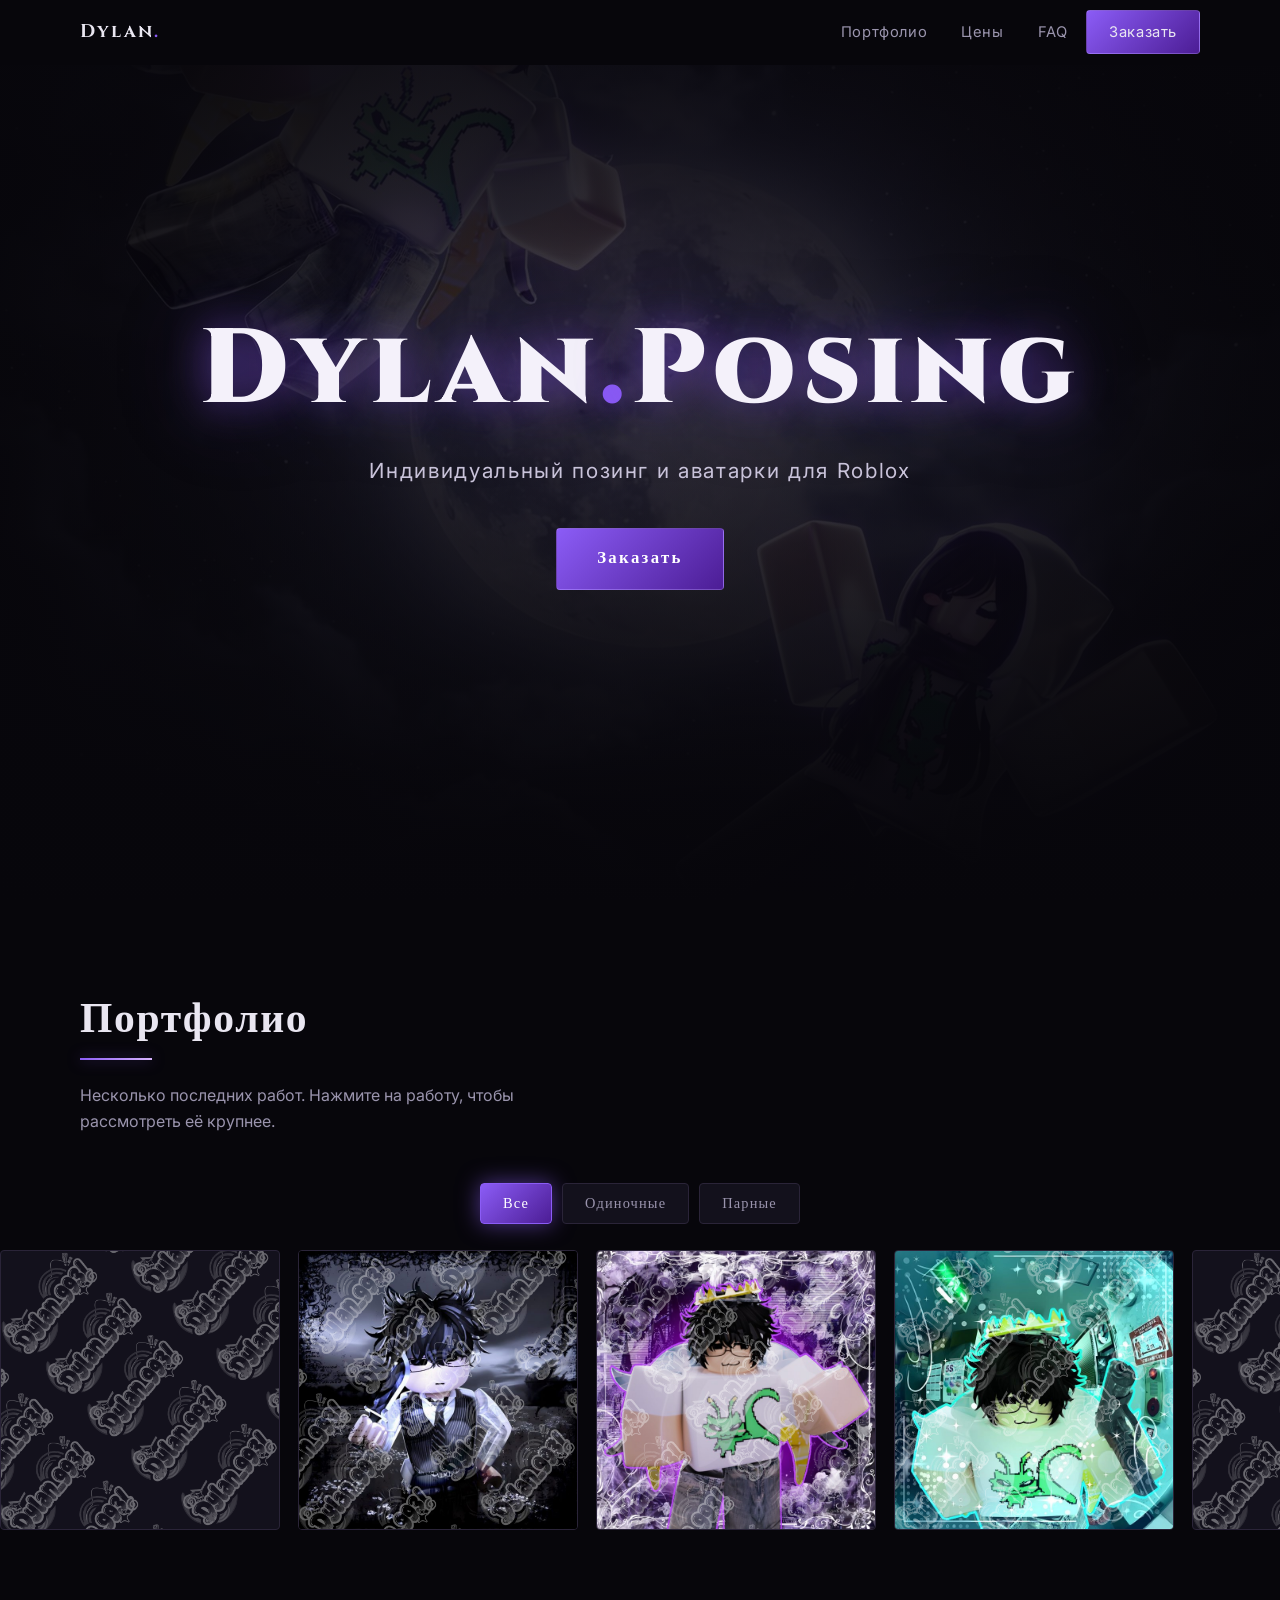
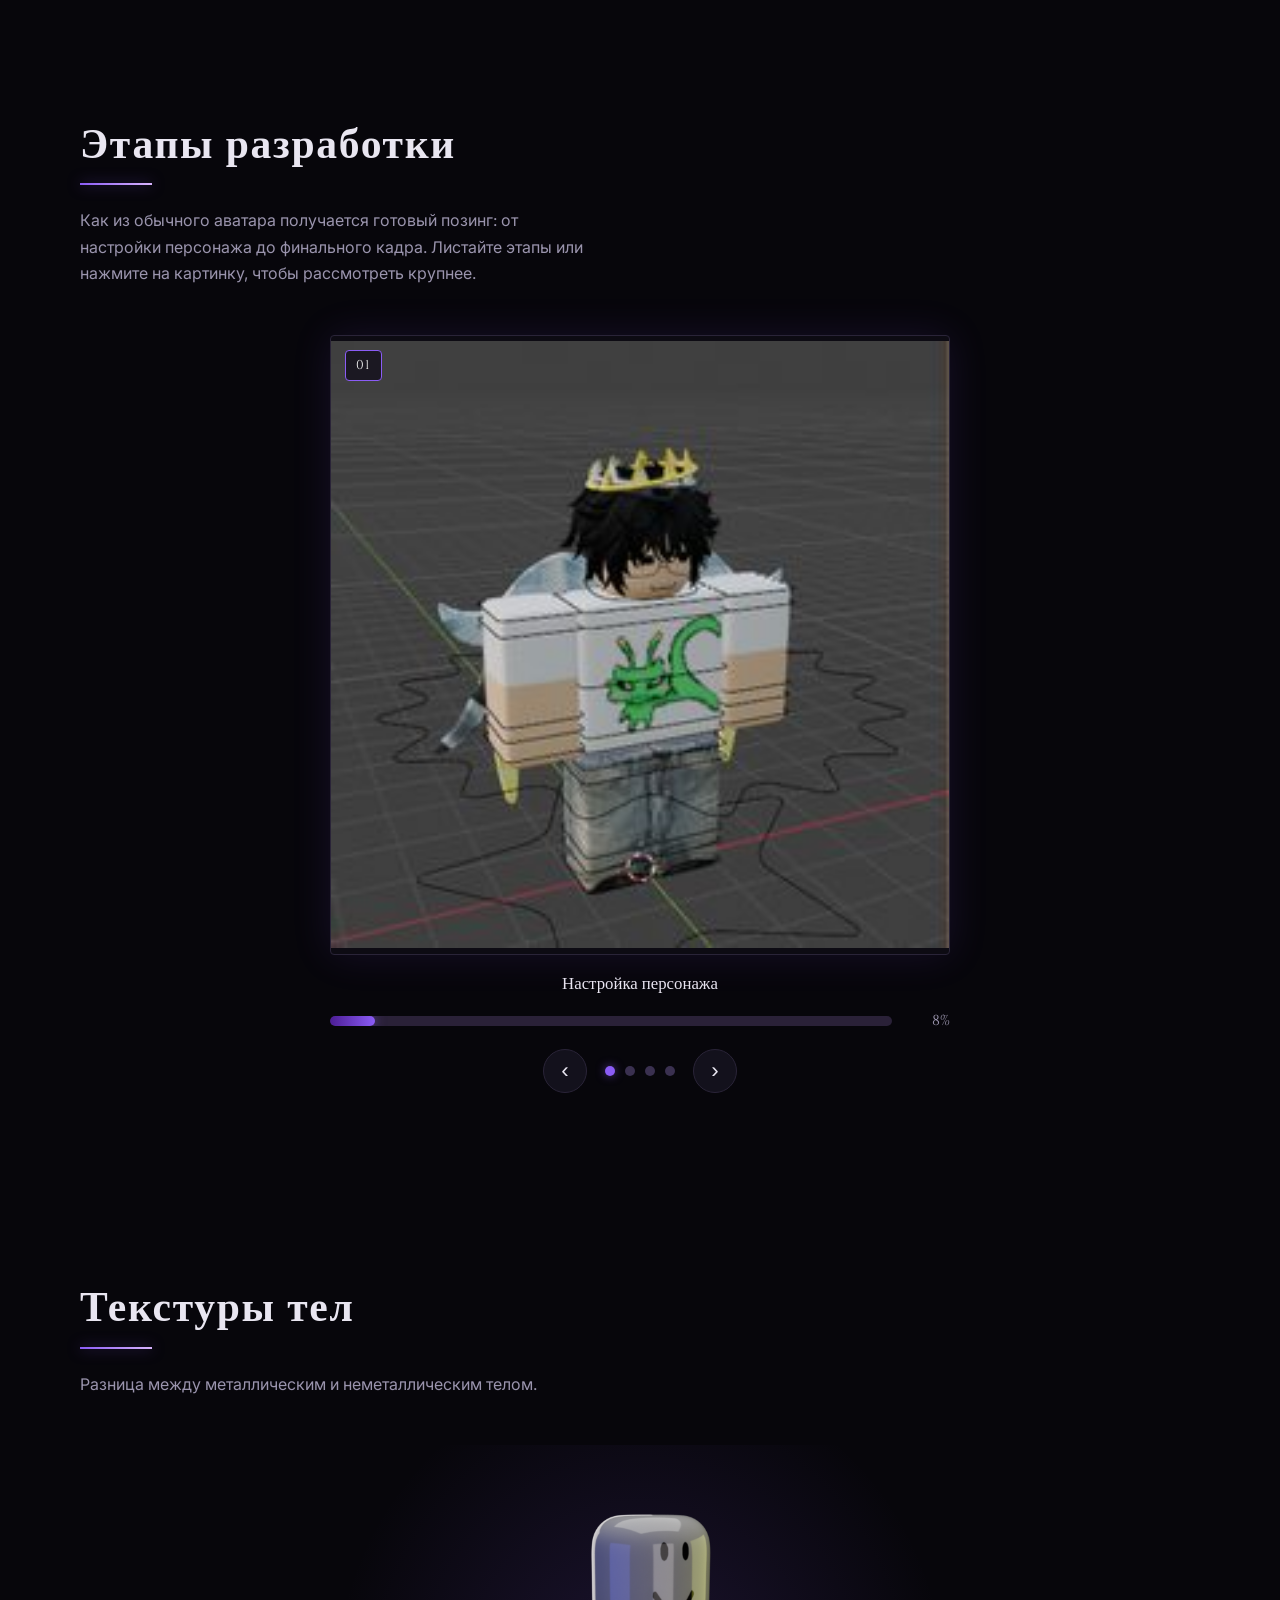
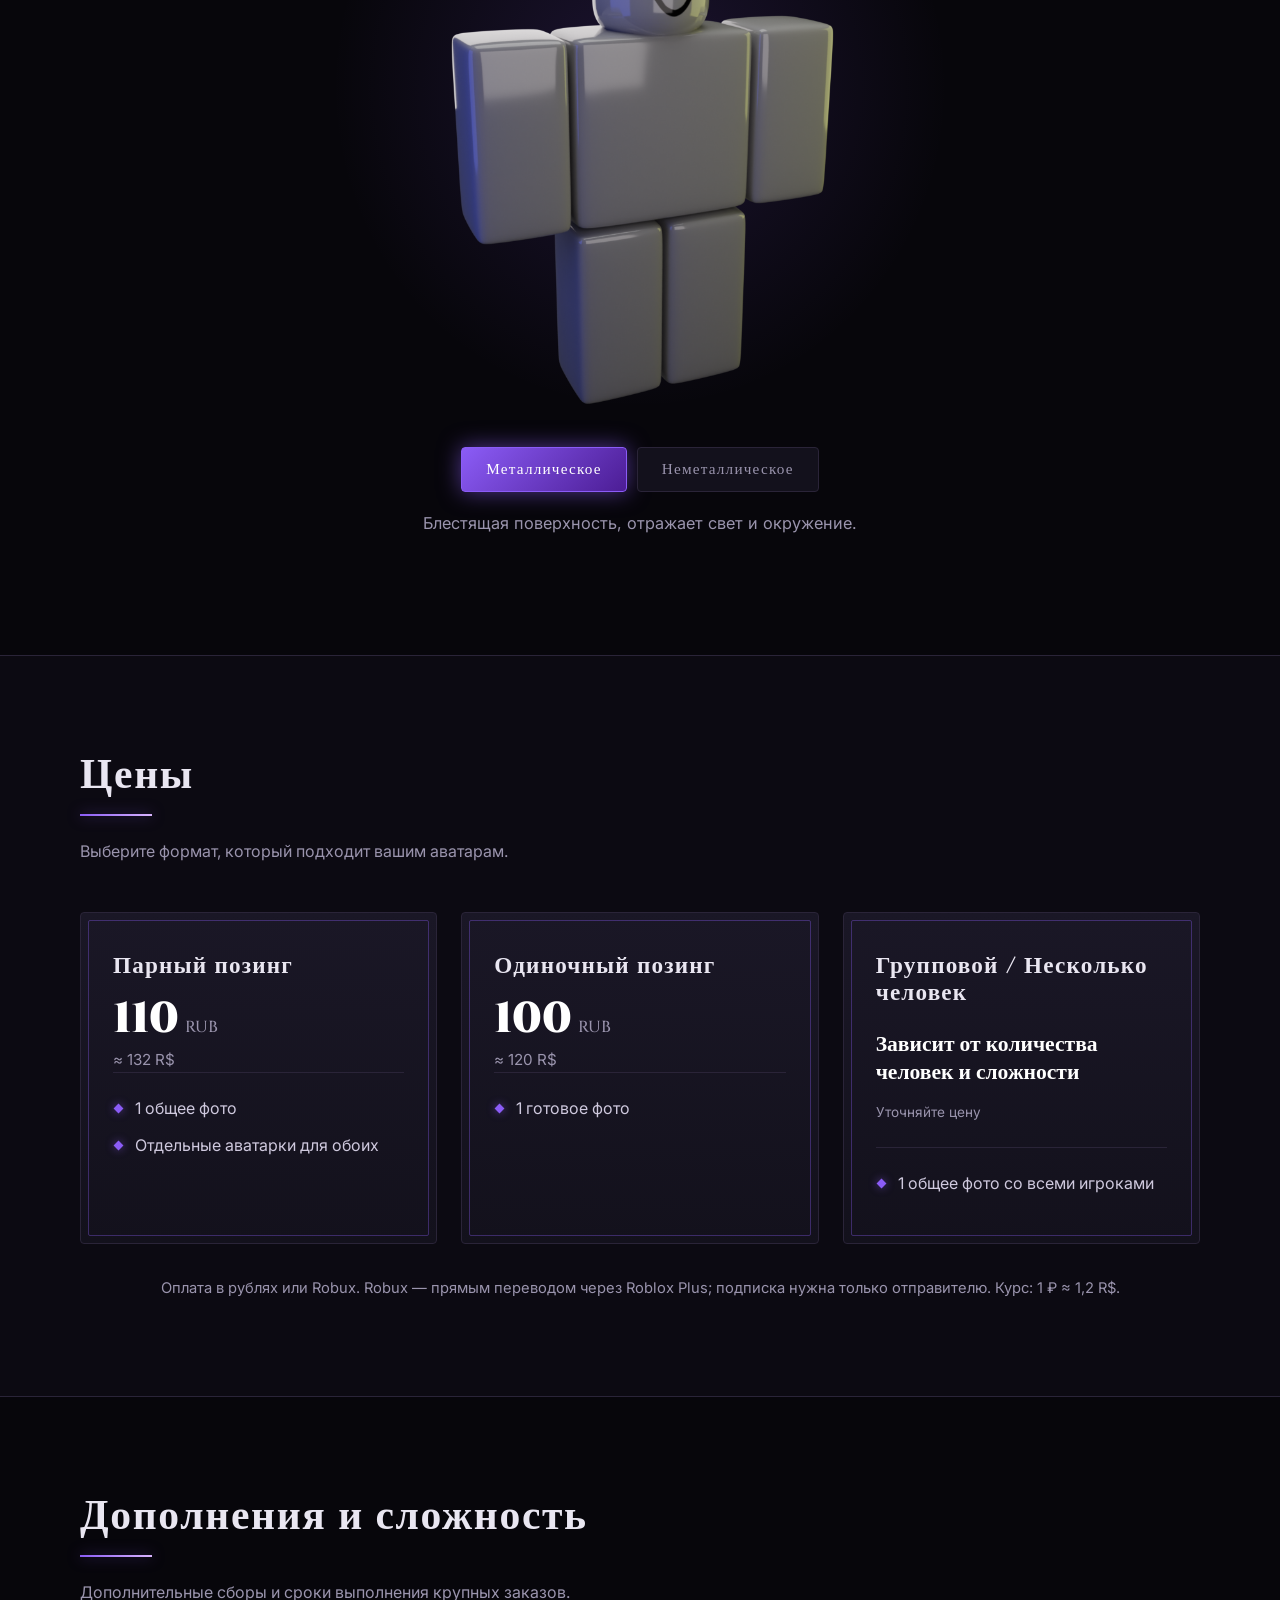
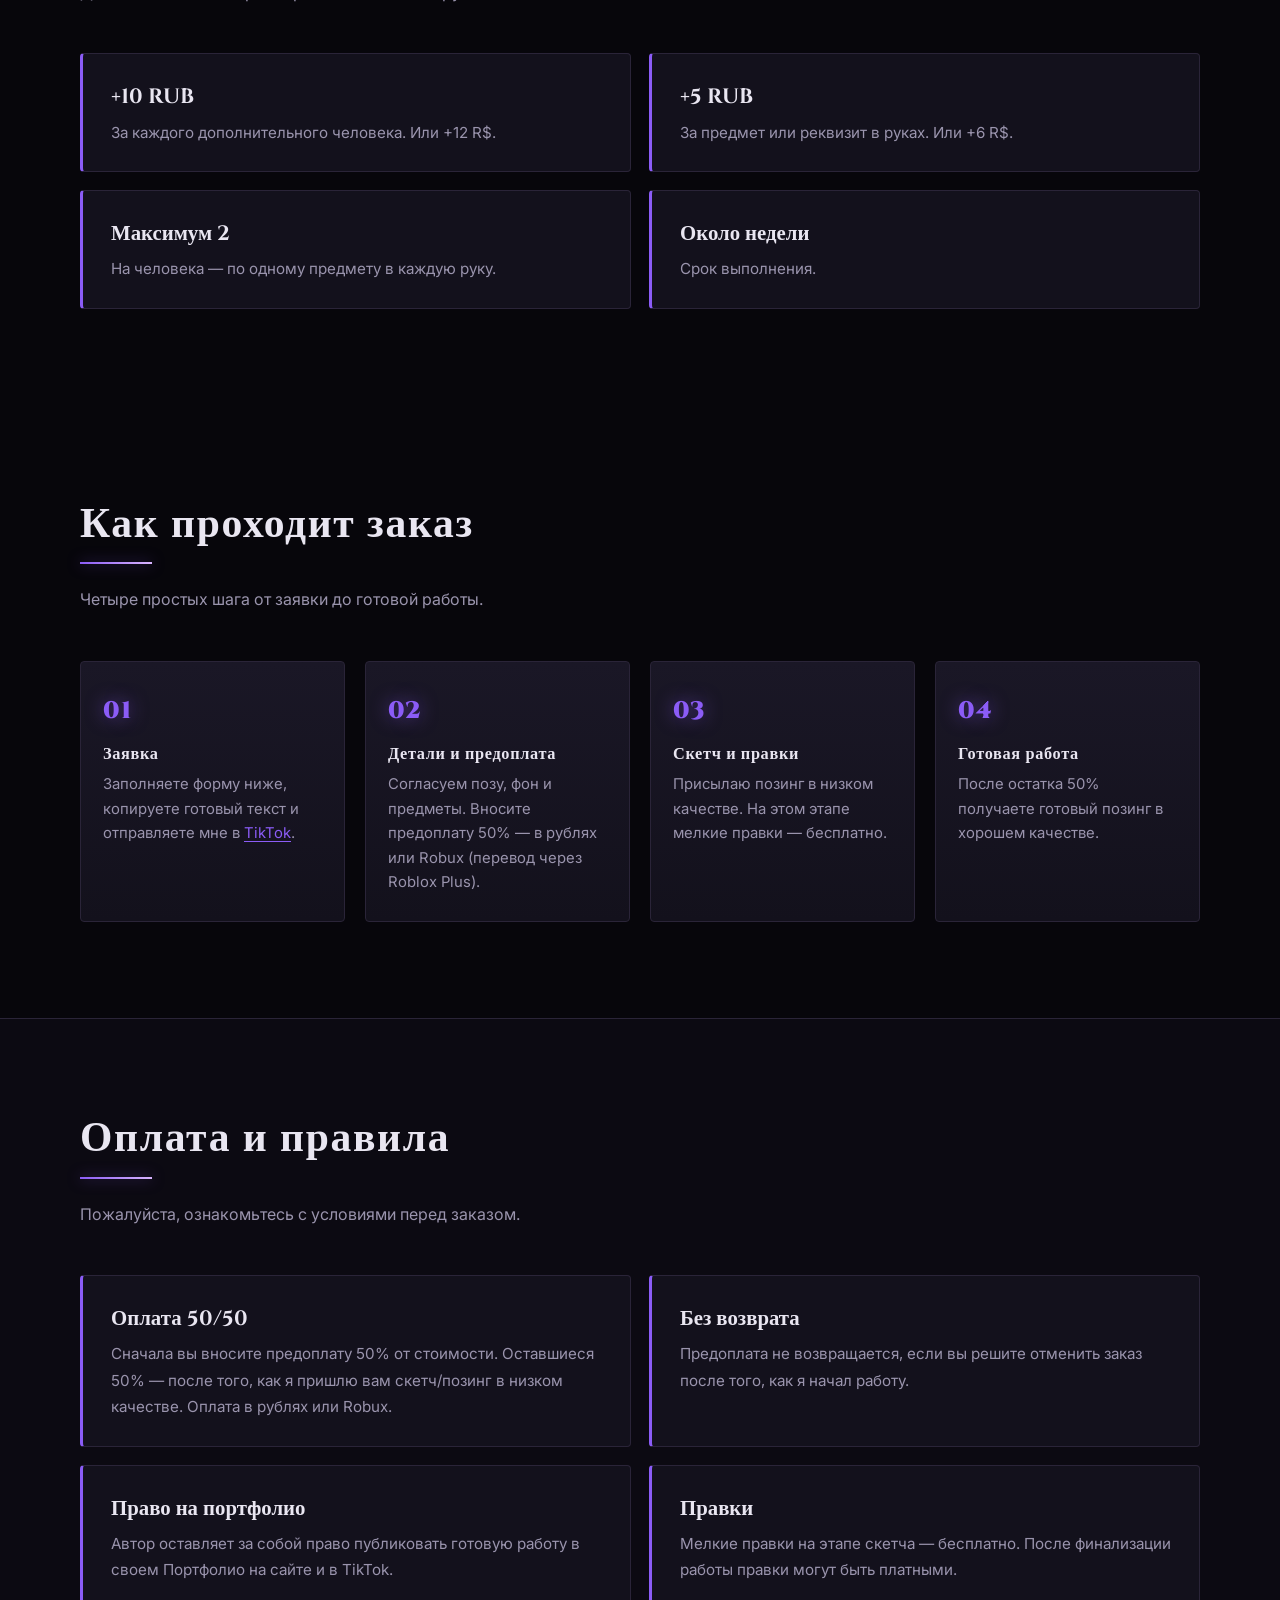
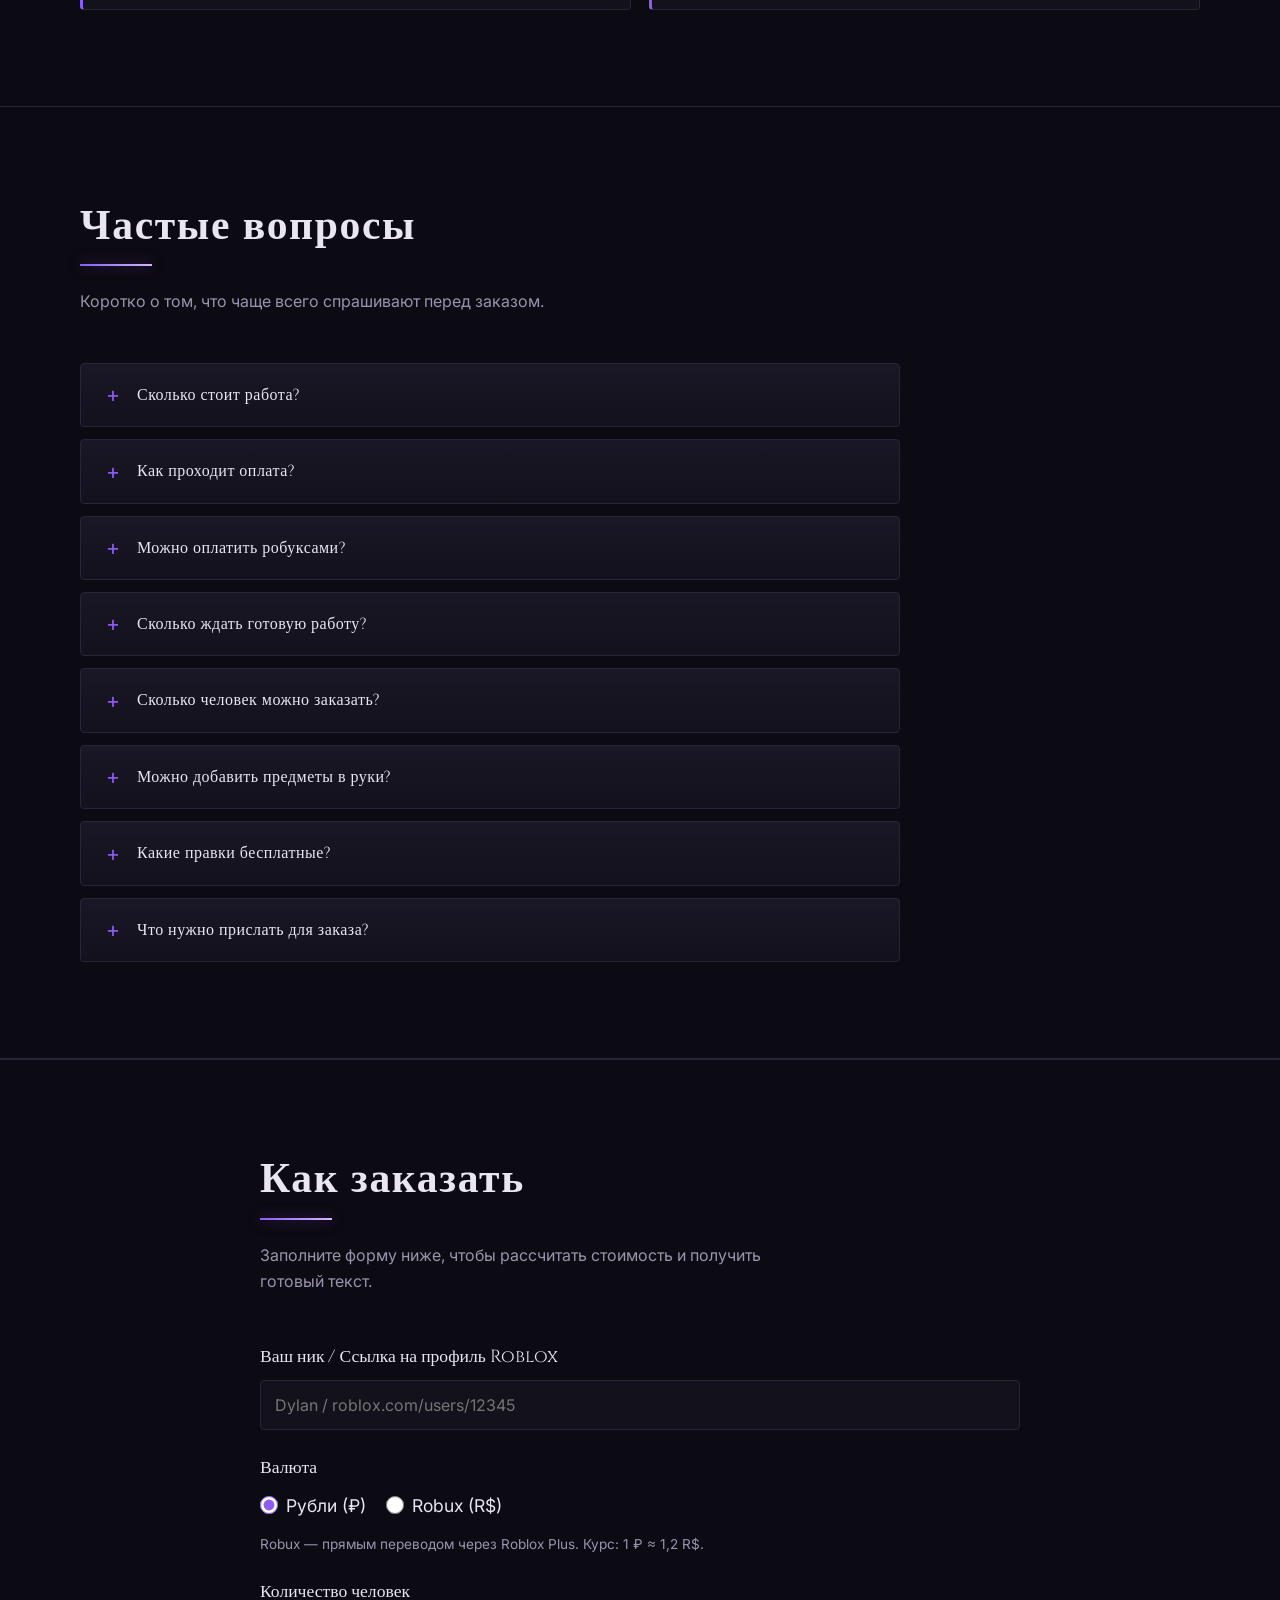
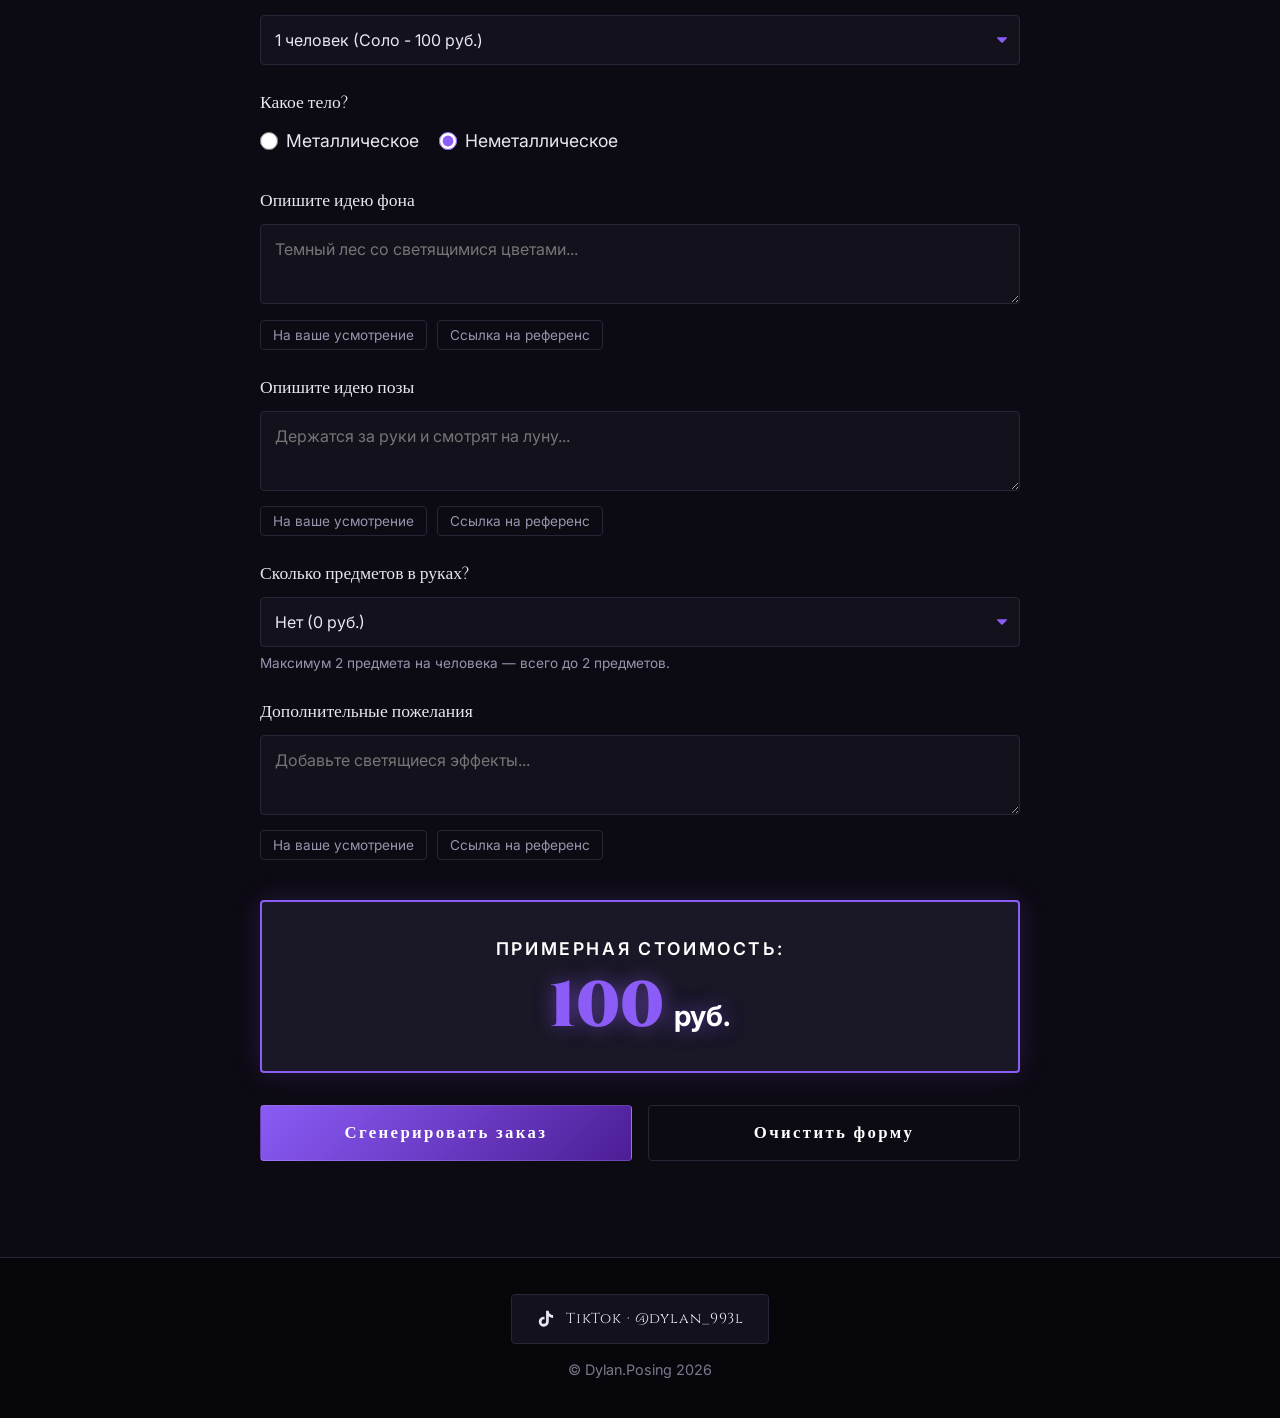
==== index.html @ ed42e29a "Site update 2026-11-21 20:03" ====
<!DOCTYPE html>
<html lang="ru">
<head>
<meta charset="UTF-8">
<meta name="viewport" content="width=device-width, initial-scale=1">
<title>Dylan.Posing | Индивидуальный позинг и аватарки для Roblox</title>
<meta name="description" content="Индивидуальный позинг и аватарки для Roblox: парный и одиночный позинг, текстуры тел. Заказ от 100 руб. или 120 R$, оплата в рублях или Robux.">
<meta property="og:type" content="website">
<meta property="og:site_name" content="Dylan.Posing">
<meta property="og:locale" content="ru_RU">
<meta property="og:title" content="Dylan.Posing | Индивидуальный позинг и аватарки для Roblox">
<meta property="og:description" content="Парный и одиночный позинг, текстуры тел. Заказ от 100 ₽ / 120 R$, оплата в рублях или Robux через Roblox Plus.">
<meta property="og:url" content="https://dylan-posing.online/">
<meta property="og:image" content="https://dylan-posing.online/og-cover.jpg">
<meta property="og:image:width" content="1200">
<meta property="og:image:height" content="630">
<meta property="og:image:alt" content="Работа Dylan.Posing — пара персонажей Roblox">
<meta name="twitter:card" content="summary_large_image">
<meta name="twitter:title" content="Dylan.Posing | Индивидуальный позинг и аватарки для Roblox">
<meta name="twitter:description" content="Парный и одиночный позинг, текстуры тел. Заказ от 100 ₽ / 120 R$, оплата в рублях или Robux через Roblox Plus.">
<meta name="twitter:image" content="https://dylan-posing.online/og-cover.jpg">
<link rel="canonical" href="https://dylan-posing.online/">
<link rel="preconnect" href="https://fonts.googleapis.com">
<link rel="preconnect" href="https://fonts.gstatic.com" crossorigin>
<link href="https://fonts.googleapis.com/css2?family=Cinzel:wght@500;700;900&family=Inter:wght@400;500;600&display=swap" rel="stylesheet">
<!-- Yandex.Metrika counter -->
<script type="text/javascript">
  (function(m, e, t, r, i, k, a) {
    m[i] = m[i] || function() { (m[i].a = m[i].a || []).push(arguments); };
    m[i].l = 1 * new Date();
    for (var j = 0; j < document.scripts.length; j++) { if (document.scripts[j].src === r) { return; } }
    k = e.createElement(t); a = e.getElementsByTagName(t)[0];
    k.async = 1; k.src = r; a.parentNode.insertBefore(k, a);
  })(window, document, 'script', 'https://mc.yandex.ru/metrika/tag.js', 'ym');
  ym(114217298, 'init', { clickmap: true, trackLinks: true, accurateTrackBounce: true, webvisor: true });
</script>
<noscript><div><img src="https://mc.yandex.ru/watch/114217298" style="position:absolute; left:-9999px;" alt=""></div></noscript>
<!-- /Yandex.Metrika counter -->
<style>
  :root {
    --bg: #07060b;
    --bg-soft: #0e0c15;
    --surface: #13111c;
    --surface-2: #1a1726;
    --line: #2a2438;
    --text: #e9e6f1;
    --muted: #9a94ad;
    --accent: #8b5cf6; 
    --accent-glow: rgba(139, 92, 246, 0.55);
    --accent-dark: #4c1d95;
    --font-head: 'Cinzel', 'Playfair Display', serif;
    --font-body: 'Inter', 'Roboto', system-ui, sans-serif;
    --radius: 4px;
  }

  *, *::before, *::after { box-sizing: border-box; margin: 0; padding: 0; }

  /* Запрет выделения и копирования обычного текста.
     Поля формы и готовый текст заказа остаются доступными для копирования. */
  body { -webkit-user-select: none; -ms-user-select: none; user-select: none; }
  input, textarea, select, .result-text, #result-text {
    -webkit-user-select: text; -ms-user-select: text; user-select: text;
  }
  html { scroll-behavior: smooth; scroll-padding-top: 86px; }
  body {
    background: var(--bg); color: var(--text); font-family: var(--font-body);
    line-height: 1.65; -webkit-font-smoothing: antialiased; overflow-x: hidden;
  }
  img { display: block; max-width: 100%; }
  a { color: inherit; }
  main p a { color: var(--accent); text-decoration: underline; text-underline-offset: 3px; }
  main p a:hover { color: #fff; }
  :focus-visible { outline: 2px solid var(--accent); outline-offset: 3px; }

  .wrap { width: min(1120px, 100% - 40px); margin-inline: auto; }
  section { padding: 96px 0; }

  h1, h2, h3 { font-family: var(--font-head); font-weight: 700; line-height: 1.15; }
  h2 { font-size: clamp(1.8rem, 4vw, 2.6rem); letter-spacing: 0.04em; margin-bottom: 14px; }
  .section-intro { color: var(--muted); max-width: 52ch; margin-bottom: 48px; }
  
  .rule {
    width: 72px; height: 2px; margin: 0 0 22px;
    background: linear-gradient(90deg, var(--accent), #d8b4fe);
    box-shadow: 0 0 14px var(--accent-glow);
  }

  /* ---------- Липкая шапка ---------- */
  .topbar {
    position: fixed; top: 0; left: 0; right: 0; z-index: 100;
    border-bottom: 1px solid transparent;
    background: linear-gradient(to bottom, rgba(7, 6, 11, 0.78), rgba(7, 6, 11, 0));
    transition: background .35s ease, border-color .35s ease, box-shadow .35s ease;
  }
  .topbar.is-scrolled {
    background: rgba(10, 8, 16, 0.84);
    -webkit-backdrop-filter: blur(14px);
    backdrop-filter: blur(14px);
    border-bottom-color: var(--line);
    box-shadow: 0 10px 30px rgba(0, 0, 0, 0.35);
  }
  .topbar__inner {
    width: min(1120px, 100% - 40px); margin-inline: auto;
    height: 64px; display: flex; align-items: center; justify-content: space-between; gap: 18px;
  }
  .topbar__brand {
    font-family: var(--font-head); font-weight: 700; font-size: 1.15rem;
    letter-spacing: 0.12em; text-decoration: none; color: var(--text); white-space: nowrap;
  }
  .topbar__brand span { color: var(--accent); }
  .topbar__nav { display: flex; align-items: center; gap: 4px; }
  .topbar__nav a {
    position: relative; padding: 9px 15px; text-decoration: none; color: var(--muted);
    font-size: 0.92rem; letter-spacing: 0.04em; border-radius: var(--radius);
    transition: color .25s ease, background .25s ease;
  }
  .topbar__nav a::after {
    content: ""; position: absolute; left: 15px; right: 15px; bottom: 3px; height: 1px;
    background: linear-gradient(90deg, transparent, var(--accent), transparent);
    transform: scaleX(0); transition: transform .3s ease;
  }
  .topbar__nav a:hover { color: var(--text); background: rgba(139, 92, 246, 0.1); }
  .topbar__nav a:hover::after,
  .topbar__nav a.is-active { color: var(--text); }
  .topbar__nav a:hover::after,
  .topbar__nav a.is-active::after { transform: scaleX(1); }
  .topbar__nav .topbar__cta {
    color: #fff; padding: 9px 22px;
    background: linear-gradient(135deg, var(--accent), var(--accent-dark));
    border: 1px solid rgba(255, 255, 255, 0.14);
    transition: box-shadow .3s ease, transform .3s ease, border-color .3s ease;
  }
  .topbar__nav .topbar__cta::after { display: none; }
  .topbar__nav .topbar__cta:hover {
    color: #fff; background: linear-gradient(135deg, var(--accent), var(--accent-dark));
    border-color: rgba(255, 255, 255, 0.35);
    box-shadow: 0 0 22px var(--accent-glow); transform: translateY(-1px);
  }

  @media (max-width: 560px) {
    .topbar__inner { height: 56px; gap: 10px; }
    .topbar__brand { font-size: 1rem; letter-spacing: 0.06em; }
    .topbar__nav { gap: 0; }
    .topbar__nav a { padding: 8px 9px; font-size: 0.82rem; }
    .topbar__nav a::after { left: 9px; right: 9px; }
    .topbar__cta { padding: 8px 13px; }
  }

  /* ---------- Hero ---------- */
  .hero {
    position: relative; min-height: 100vh; min-height: 100svh; display: grid; place-items: center;
    text-align: center; padding: 80px 0; overflow: hidden; isolation: isolate;
    background-color: var(--bg);
    background-image: radial-gradient(ellipse at 50% 30%, rgba(29, 20, 48, 0.8) 0%, rgba(7, 6, 11, 0.9) 70%);
  }
  .hero::before {
    content: ""; position: absolute;
    top: 0; right: 0; bottom: 0; left: 0;
    z-index: -2;
    background-color: var(--bg);
    background-image: url("hero-bg.jpg");
    background-position: center center;
    background-repeat: no-repeat;
    background-size: cover;
    -webkit-background-size: cover;
    opacity: 0.42;
  }
  .hero::after {
    content: ""; position: absolute;
    top: 0; right: 0; bottom: 0; left: 0;
    z-index: -1;
    background: radial-gradient(ellipse at center, rgba(7,6,11,0.25) 0%, rgba(7,6,11,0.88) 78%),
      linear-gradient(to bottom, rgba(7,6,11,0.5) 0%, transparent 35%, var(--bg) 100%);
  }
  .hero h1 {
    font-size: clamp(2.8rem, 10vw, 6.6rem); font-weight: 900; letter-spacing: 0.06em;
    color: #f4f1fa; text-shadow: 0 0 40px var(--accent-glow), 0 0 90px rgba(76, 29, 149, 0.4);
    animation: rise 1.4s cubic-bezier(.2,.7,.2,1) both;
  }
  .hero h1 .dot { color: var(--accent); text-shadow: 0 0 24px var(--accent-glow); }
  .hero p {
    margin: 22px auto 40px; color: #c9c3da; font-size: clamp(1rem, 2.4vw, 1.3rem);
    letter-spacing: 0.08em; animation: rise 1.4s .25s cubic-bezier(.2,.7,.2,1) both;
  }
  .hero .btn { animation: rise 1.4s .5s cubic-bezier(.2,.7,.2,1) both; }

  /* Лёгкий фон для телефонов (вместо тяжёлого 1.png) */
  @media (max-width: 768px) {
    .hero::before {
      background-image: url("hero-bg-mobile.jpg");
      background-size: cover;
      -webkit-background-size: cover;
      background-position: center center;
    }
  }
  @keyframes rise {
    from { opacity: 0; transform: translateY(18px); filter: blur(6px); }
    to   { opacity: 1; transform: none; filter: blur(0); }
  }

  .btn {
    display: inline-block; padding: 16px 40px; font-family: var(--font-head);
    font-weight: 700; font-size: 1.05rem; letter-spacing: 0.14em; text-decoration: none;
    color: #fff; background: linear-gradient(135deg, var(--accent), var(--accent-dark));
    border: 1px solid rgba(255,255,255,0.14); border-radius: var(--radius);
    box-shadow: 0 0 0 rgba(0,0,0,0); transition: box-shadow .3s, transform .3s, border-color .3s;
    cursor: pointer;
  }
  .btn:hover {
    transform: translateY(-2px); border-color: rgba(255,255,255,0.35);
    box-shadow: 0 0 26px var(--accent-glow), 0 0 60px rgba(139,92,246,0.3);
  }

  /* ---------- Фильтр портфолио ---------- */
  .portfolio-filter {
    display: flex; gap: 10px; justify-content: center; flex-wrap: wrap;
    margin-top: 26px; margin-bottom: 26px;
  }
  .filter-btn {
    padding: 10px 22px; font-family: var(--font-head); font-size: .9rem; letter-spacing: .08em;
    color: var(--muted); background: var(--surface); border: 1px solid var(--line);
    border-radius: var(--radius); cursor: pointer;
    transition: color .3s, border-color .3s, box-shadow .3s, background .3s;
  }
  .filter-btn:hover { color: var(--text); border-color: var(--accent); }
  .filter-btn.is-active {
    color: #fff; border-color: var(--accent);
    background: linear-gradient(135deg, var(--accent), var(--accent-dark));
    box-shadow: 0 0 22px var(--accent-glow);
  }

  /* ---------- Этапы разработки: плеер ---------- */
  .stages-player { max-width: 620px; margin: 28px auto 0; }
  .stages-viewport {
    position: relative; aspect-ratio: 1 / 1; overflow: hidden;
    border-radius: var(--radius); border: 1px solid var(--line);
    background: #0d0b13; cursor: pointer; touch-action: pan-y;
    box-shadow: 0 0 40px rgba(139, 92, 246, .12);
    transition: border-color .35s, box-shadow .35s;
  }
  .stages-viewport:hover, .stages-viewport:focus-visible {
    border-color: var(--accent); box-shadow: 0 0 34px var(--accent-glow); outline: none;
  }
  .stage-slide {
    position: absolute; inset: 0; opacity: 0; transform: scale(1.03);
    transition: opacity .5s ease, transform .7s ease; pointer-events: none;
  }
  .stage-slide.is-active { opacity: 1; transform: scale(1); pointer-events: auto; }
  .stage-slide img {
    width: 100%; height: 100%; object-fit: contain; display: block;
    pointer-events: none; user-select: none; -webkit-user-drag: none;
  }
  /* водяной знак только на финальном кадре */
  .stage-slide[data-index="3"]::after {
    content: ""; position: absolute; inset: 0;
    background: url("watermark.webp") 0 0 / 100% auto repeat;
    opacity: .45; pointer-events: none;
  }
  .stage-num {
    position: absolute; top: 14px; left: 14px;
    padding: 4px 10px; font-family: var(--font-head); font-size: .8rem; letter-spacing: .1em;
    color: #fff; background: rgba(17, 14, 26, .78);
    border: 1px solid var(--accent); border-radius: var(--radius);
  }
  .stages-meta { margin-top: 18px; }
  .stage-caption {
    margin: 0 0 14px; text-align: center;
    font-family: var(--font-head); font-size: 1.05rem; line-height: 1.35; color: var(--text);
    min-height: 1.35em;
  }
  .stages-progress { display: flex; align-items: center; gap: 12px; }
  .stages-progress__track {
    flex: 1; height: 10px; border-radius: 99px; background: #2a2138; overflow: hidden;
  }
  .stages-progress__fill {
    height: 100%; width: 0%; border-radius: 99px;
    background: linear-gradient(90deg, var(--accent-dark), var(--accent));
    box-shadow: 0 0 12px var(--accent-glow);
  }
  .stages-progress__pct {
    min-width: 46px; text-align: right;
    font-family: var(--font-head); font-size: .9rem; color: var(--muted);
  }
  .stages-controls {
    display: flex; align-items: center; justify-content: center; gap: 18px; margin-top: 16px;
  }
  .stages-arrow {
    width: 44px; height: 44px; padding: 0; border-radius: 50%;
    background: var(--surface); border: 1px solid var(--line); color: var(--text);
    font-size: 1.4rem; line-height: 1; cursor: pointer;
    transition: border-color .3s, box-shadow .3s, color .3s;
  }
  .stages-arrow:hover { border-color: var(--accent); box-shadow: 0 0 16px var(--accent-glow); }
  .stages-dots { display: flex; gap: 10px; }
  .stages-dot {
    width: 10px; height: 10px; padding: 0; border: 0; border-radius: 50%;
    background: #3a3050; cursor: pointer; transition: background .3s, box-shadow .3s;
  }
  .stages-dot.is-active { background: var(--accent); box-shadow: 0 0 10px var(--accent-glow); }
  @media (max-width: 640px) {
    .stages-player { margin-top: 20px; }
    .stage-caption { font-size: .95rem; }
    .stages-arrow { width: 40px; height: 40px; }
  }

  /* ---------- Gallery ---------- */
  .gallery-wrapper {
    position: relative; width: 100%; overflow: hidden;
    mask-image: linear-gradient(to right, transparent, black 5%, black 95%, transparent);
    -webkit-mask-image: linear-gradient(to right, transparent, black 5%, black 95%, transparent);
  }
  .gallery-track {
    display: flex; gap: 18px; width: max-content;
    animation: scrollLeft var(--marquee-duration, 20s) linear infinite;
  }
  .gallery-wrapper:hover .gallery-track { animation-play-state: paused; }
  
  .work {
    width: 280px; aspect-ratio: 1 / 1; flex-shrink: 0; position: relative;
    overflow: hidden; border: 1px solid var(--line); border-radius: var(--radius);
    background: var(--surface);
    transform: perspective(800px) rotateX(0deg) rotateY(0deg);
    outline: 2px solid transparent; outline-offset: -2px;
    transition: border-color .4s, box-shadow .4s, transform .35s ease, outline-color .4s;
  }
  .work.is-tilting {
    transform: perspective(800px) rotateX(var(--rx, 0deg)) rotateY(var(--ry, 0deg));
    transition: transform .08s linear, border-color .4s, box-shadow .4s, outline-color .4s;
  }
  .work img { 
    width: 100%; 
    height: 100%; 
    object-fit: cover; 
    pointer-events: none; 
    user-select: none; 
    -webkit-user-drag: none;
  }
  .work:hover { 
    z-index: 2; 
    border-color: var(--accent); 
    outline-color: var(--accent);
    box-shadow: 0 0 28px var(--accent-glow); 
  }

  /* Водяной знак DylanPosing на работах (плитка на всю работу) */
  .work::after {
    content: "";
    position: absolute; inset: 0;
    background: url("watermark.webp") 0 0 / 100% auto repeat;
    opacity: .45;
    pointer-events: none;
    z-index: 1;
  }
  
  @keyframes scrollLeft {
    0% { transform: translateX(0); }
    100% { transform: translateX(var(--marquee-shift, -50%)); }
  }

  /* ---------- Pricing ---------- */
  .pricing { background: rgba(14, 12, 21, 0.8); border-block: 1px solid var(--line); }
  .cards { display: grid; grid-template-columns: repeat(3, 1fr); gap: 24px; }
  .card {
    position: relative; display: flex; flex-direction: column; padding: 40px 32px 36px;
    background: linear-gradient(180deg, var(--surface-2), var(--surface));
    border: 1px solid var(--line); border-radius: var(--radius);
    transition: border-color .35s, box-shadow .35s, transform .35s;
  }
  .card::before {
    content: ""; position: absolute; inset: 7px; border: 1px solid rgba(139, 92, 246, 0.35);
    border-radius: 2px; pointer-events: none; transition: border-color .35s;
  }
  .card:hover { transform: translateY(-6px); border-color: var(--accent); box-shadow: 0 0 30px var(--accent-glow); }
  .card:hover::before { border-color: rgba(216, 180, 254, 0.6); }
  .card h3 { font-size: 1.45rem; letter-spacing: 0.05em; margin-bottom: 18px; }
  .price { font-family: var(--font-head); font-weight: 900; font-size: 2.7rem; color: #fff; line-height: 1; }
  .price small { font-size: 1rem; font-weight: 500; color: var(--muted); margin-left: 6px; }
  .price-alt { color: var(--muted); font-size: .95rem; margin-top: 6px; }
  .price.text { font-size: 1.35rem; line-height: 1.3; padding-block: 6px; }
  .price-note { color: var(--muted); font-size: .85rem; margin: 8px 0 24px; min-height: 1.4em; }
  .card ul { list-style: none; border-top: 1px solid var(--line); padding-top: 22px; }
  .card li { position: relative; padding-left: 22px; margin-bottom: 10px; color: #cfc9de; }
  .card li::before {
    content: ""; position: absolute; left: 2px; top: .62em; width: 7px; height: 7px;
    background: var(--accent); transform: rotate(45deg); box-shadow: 0 0 8px var(--accent-glow);
  }
  .pay-note { margin-top: 32px; text-align: center; color: var(--muted); font-size: .92rem; }

  /* ---------- Add-ons ---------- */
  .addons-grid { display: grid; grid-template-columns: repeat(2, 1fr); gap: 18px; }
  .addon {
    padding: 26px 28px; background: var(--surface); border: 1px solid var(--line);
    border-left: 3px solid var(--accent); border-radius: var(--radius);
    transition: border-color .3s, box-shadow .3s;
  }
  .addon:hover { border-left-color: #d8b4fe; box-shadow: 0 0 22px var(--accent-glow); }
  .addon strong { display: block; font-family: var(--font-head); font-size: 1.3rem; margin-bottom: 4px; }
  .addon span { color: var(--muted); font-size: .95rem; }

  /* ---------- Форма и Калькулятор ---------- */
  .order { background: rgba(14, 12, 21, 0.8); border-top: 1px solid var(--line); }
  .order-inner { max-width: 760px; margin: 0 auto; }
  
  .form-group { margin-bottom: 24px; }
  .hidden-field { display: none !important; }
  .form-group label {
    display: block; font-family: var(--font-head); font-size: 1.1rem;
    margin-bottom: 8px; color: var(--text);
  }
  .form-group input[type="text"], .form-group textarea, .form-group select {
    width: 100%; padding: 14px; background: var(--surface); border: 1px solid var(--line);
    border-radius: var(--radius); color: var(--text); font-family: var(--font-body);
    font-size: 1rem; transition: border-color .3s, box-shadow .3s;
  }
  .form-group input:focus, .form-group textarea:focus, .form-group select:focus {
    outline: none; border-color: var(--accent); box-shadow: 0 0 10px var(--accent-glow);
  }
  .form-group textarea { resize: vertical; min-height: 80px; }
  .field-hint { margin-top: 7px; font-size: .85rem; color: var(--muted); line-height: 1.45; }
  /* Стили для кнопок-подсказок */
  .preset-buttons {
    display: flex;
    gap: 10px;
    margin-top: 8px;
    flex-wrap: wrap;
  }
  .preset-btn {
    background: transparent;
    border: 1px solid var(--line);
    color: var(--muted);
    padding: 6px 12px;
    border-radius: var(--radius);
    font-family: var(--font-body);
    font-size: 0.85rem;
    cursor: pointer;
    transition: all 0.3s ease;
  }
  .preset-btn:hover {
    border-color: var(--accent);
    color: var(--text);
    box-shadow: 0 0 10px var(--accent-glow);
  }
  .radio-group { display: flex; gap: 20px; margin-top: 8px; }
  .radio-group label { display: flex; align-items: center; gap: 8px; font-family: var(--font-body); cursor: pointer; }
  .radio-group input[type="radio"] { accent-color: var(--accent); width: 18px; height: 18px; }

  .calc-display {
    margin-top: 40px; padding: 32px 24px; background: var(--surface-2);
    border: 2px solid var(--accent); border-radius: var(--radius);
    text-align: center; box-shadow: 0 0 30px rgba(139,92,246,0.2);
  }
  .calc-display span.calc-label { 
    display: block; font-size: 1.1rem; font-weight: 600; color: #fff; 
    margin-bottom: 12px; text-transform: uppercase; letter-spacing: 0.15em; 
  }
  .calc-display .price-value { 
    font-family: var(--font-head); font-size: 4rem; font-weight: 900; 
    color: var(--accent); text-shadow: 0 0 20px var(--accent-glow); 
    line-height: 1; display: flex; align-items: baseline; justify-content: center; gap: 10px;
  }
  .calc-display .price-value small { font-size: 1.8rem; font-family: var(--font-body); font-weight: 700; color: #fff; }

  .form-actions { display: flex; gap: 16px; margin-top: 32px; flex-wrap: wrap; }
  .form-actions button { flex: 1; min-width: 200px; }

  .result-box {
    margin-top: 32px; padding: 24px; background: var(--surface-2);
    border: 1px solid var(--accent); border-radius: var(--radius);
    display: none; box-shadow: 0 0 20px var(--accent-glow);
  }
  .result-box h3 { font-size: 1.2rem; margin-bottom: 12px; color: var(--accent); }
  .result-text {
    background: var(--bg); padding: 16px; border-radius: var(--radius);
    font-family: monospace; white-space: pre-wrap; color: #cfc9de;
    margin-bottom: 16px; font-size: 0.95rem; border: 1px solid var(--line);
  }
  .copy-btn { width: 100%; text-align: center; }

  /* ---------- Footer ---------- */
  footer { padding: 36px 0; text-align: center; color: var(--muted); font-size: .9rem; border-top: 1px solid var(--line); }
  .social-link {
    display: inline-flex; align-items: center; gap: 10px;
    padding: 12px 24px; margin-bottom: 14px;
    font-family: var(--font-head); letter-spacing: .06em; color: var(--text);
    background: var(--surface); border: 1px solid var(--line); border-radius: var(--radius);
    text-decoration: none; transition: color .3s, border-color .3s, box-shadow .3s;
  }
  .social-link:hover {
    color: #fff; border-color: var(--accent);
    box-shadow: 0 0 22px var(--accent-glow);
  }
  .social-link__icon { width: 20px; height: 20px; display: block; }
  .footer-copy { opacity: .8; }

  /* ---------- Как проходит заказ ---------- */
  .steps { display: grid; grid-template-columns: repeat(4, 1fr); gap: 20px; counter-reset: step; }
  .step {
    position: relative; padding: 30px 22px 26px;
    background: linear-gradient(180deg, var(--surface-2), var(--surface));
    border: 1px solid var(--line); border-radius: var(--radius);
    transition: border-color .35s, box-shadow .35s, transform .35s;
  }
  .step::before {
    counter-increment: step; content: counter(step, decimal-leading-zero);
    display: block; margin-bottom: 14px;
    font-family: var(--font-head); font-weight: 900; font-size: 1.5rem;
    letter-spacing: .06em; color: var(--accent); text-shadow: 0 0 18px var(--accent-glow);
  }
  .step:hover {
    border-color: var(--accent); box-shadow: 0 0 26px var(--accent-glow);
    transform: translateY(-4px);
  }
  .step h3 { font-size: 1.02rem; letter-spacing: .04em; margin-bottom: 8px; }
  .step p { color: var(--muted); font-size: .93rem; }

  /* ---------- FAQ ---------- */
  .faq-list { display: grid; gap: 12px; max-width: 820px; }
  .faq-item {
    background: linear-gradient(180deg, var(--surface-2), var(--surface));
    border: 1px solid var(--line); border-radius: var(--radius);
    transition: border-color .3s, box-shadow .3s;
  }
  .faq-item[open] { border-color: rgba(139, 92, 246, .55); box-shadow: 0 0 22px rgba(139, 92, 246, .18); }
  .faq-item summary {
    display: flex; align-items: center; gap: 14px; padding: 18px 22px;
    cursor: pointer; list-style: none;
    font-family: var(--font-head); font-size: 1rem; letter-spacing: .03em; color: var(--text);
  }
  .faq-item summary::-webkit-details-marker { display: none; }
  .faq-item summary::before {
    content: "+"; flex: 0 0 auto; width: 20px; text-align: center;
    font-family: var(--font-body); font-size: 1.35rem; line-height: 1; color: var(--accent);
    transition: transform .3s;
  }
  .faq-item[open] summary::before { content: "–"; }
  .faq-item summary:hover { color: var(--accent); }
  .faq-item p { padding: 0 22px 20px 56px; color: var(--muted); font-size: .95rem; }

  /* ---------- Лайтбокс портфолио ---------- */
  .work { cursor: zoom-in; }
  body.has-lightbox { overflow: hidden; }
  .gallery-wrapper.is-paused .gallery-track { animation-play-state: paused; }

  .lightbox {
    position: fixed; inset: 0; z-index: 300;
    display: flex; align-items: center; justify-content: center;
    padding: 24px; background: rgba(7, 6, 11, .94);
    opacity: 0; visibility: hidden; pointer-events: none;
    transition: opacity .3s ease, visibility .3s ease;
  }
  .lightbox.is-open { opacity: 1; visibility: visible; pointer-events: auto; }
  .lightbox__frame {
    position: relative; display: inline-flex;
    max-width: min(1100px, 92vw); max-height: 86vh;
  }
  .lightbox__frame::after {
    content: "";
    position: absolute; inset: 0;
    background: url("watermark.webp") 0 0 / 100% auto repeat;
    opacity: .45;
    pointer-events: none;
  }
  .lightbox__img {
    max-width: min(1100px, 92vw); max-height: 86vh; width: auto; height: auto;
    object-fit: contain; border: 1px solid var(--line); border-radius: var(--radius);
    box-shadow: 0 0 60px rgba(139, 92, 246, .25);
    transform: scale(.96); transition: transform .3s ease;
    user-select: none; -webkit-user-drag: none;
  }
  .lightbox.is-open .lightbox__img { transform: scale(1); }
  /* этапы разработки: одинаковый размер для всех кадров */
  .lightbox.is-stages .lightbox__frame {
    width: min(780px, 90vw); height: min(780px, 90vw);
  }
  .lightbox.is-stages .lightbox__frame::after { display: none; }
  .lightbox.is-stages.is-stage-final .lightbox__frame::after {
    display: block;
  }
  .lightbox.is-stages .lightbox__img {
    width: 100%; height: 100%;
    background: #0d0b13;
  }
  .lightbox__close, .lightbox__nav {
    position: absolute; display: flex; align-items: center; justify-content: center;
    width: 52px; height: 52px; padding: 0; border-radius: 50%;
    background: rgba(19, 17, 28, .85); border: 1px solid var(--line); color: var(--text);
    font-size: 1.6rem; line-height: 1; cursor: pointer; z-index: 5;
    transition: border-color .3s, box-shadow .3s, background .3s;
  }
  .lightbox__close:hover, .lightbox__nav:hover {
    border-color: var(--accent); box-shadow: 0 0 20px var(--accent-glow); background: var(--surface-2);
  }
  .lightbox__close { top: 20px; right: 20px; }
  .lightbox__nav--prev { left: 20px; top: 50%; transform: translateY(-50%); }
  .lightbox__nav--next { right: 20px; top: 50%; transform: translateY(-50%); }
  .lightbox__counter {
    position: absolute; bottom: 22px; left: 50%; transform: translateX(-50%);
    color: var(--muted); font-size: .85rem; letter-spacing: .1em;
  }
  .lightbox__hint { position: absolute; bottom: 22px; right: 24px; color: #6f6981; font-size: .78rem; }

  /* ---------- Модалка «Ссылка на референс» ---------- */
  .refmodal {
    position: fixed; inset: 0; z-index: 320;
    display: flex; align-items: center; justify-content: center;
    padding: 20px; background: rgba(7, 6, 11, .94);
    opacity: 0; visibility: hidden; pointer-events: none;
    transition: opacity .25s ease, visibility .25s ease;
  }
  .refmodal.is-open { opacity: 1; visibility: visible; pointer-events: auto; }
  .refmodal__box {
    width: min(520px, 100%); padding: 26px 24px;
    background: linear-gradient(180deg, var(--surface-2), var(--surface));
    border: 1px solid var(--accent); border-radius: var(--radius);
    box-shadow: 0 0 40px rgba(139, 92, 246, .25);
    transform: translateY(10px) scale(.98); transition: transform .25s ease;
  }
  .refmodal.is-open .refmodal__box { transform: none; }
  .refmodal__title {
    font-family: var(--font-head); font-size: 1.15rem;
    letter-spacing: .04em; margin-bottom: 6px;
  }
  .refmodal__sub { color: var(--muted); font-size: .9rem; line-height: 1.45; margin-bottom: 16px; }
  .refmodal__field {
    width: 100%; padding: 14px; background: var(--surface); border: 1px solid var(--line);
    border-radius: var(--radius); color: var(--text); font-family: var(--font-body);
    font-size: 1rem; transition: border-color .3s, box-shadow .3s;
  }
  .refmodal__field:focus { outline: none; border-color: var(--accent); box-shadow: 0 0 10px var(--accent-glow); }
  .refmodal__error {
    display: none; margin-top: 10px; padding: 10px 12px;
    border: 1px solid #7a2b4a; border-radius: var(--radius);
    background: rgba(122, 43, 74, .18); color: #f0b9cf;
    font-size: .88rem; line-height: 1.45;
  }
  .refmodal__error.is-visible { display: block; }
  .refmodal__actions { display: flex; gap: 12px; margin-top: 18px; flex-wrap: wrap; }
  .refmodal__actions .btn { flex: 1; min-width: 140px; }
  .refmodal__cancel {
    background: transparent; border: 1px solid var(--line); color: var(--muted);
    padding: 12px 20px; border-radius: var(--radius); font-family: var(--font-head);
    font-size: .9rem; letter-spacing: .04em; cursor: pointer;
    transition: border-color .3s, color .3s;
  }
  .refmodal__cancel:hover { border-color: var(--accent); color: var(--text); }

  /* ---------- Responsive ---------- */
  @media (max-width: 960px) {
    .work { width: 220px; }
    .cards { grid-template-columns: 1fr; max-width: 520px; margin-inline: auto; }
    .steps { grid-template-columns: repeat(2, 1fr); }
  }
  @media (max-width: 640px) {
    section { padding: 72px 0; }
    .work { width: 180px; }
    .addons-grid { grid-template-columns: 1fr; }
    .steps { grid-template-columns: 1fr; }
    .faq-item summary { font-size: .95rem; padding: 16px 18px; }
    .faq-item p { padding: 0 18px 18px 52px; font-size: .92rem; }
    .form-actions { flex-direction: column; }
    .radio-group { flex-direction: column; gap: 12px; }
    .calc-display .price-value { font-size: 3rem; }
    .lightbox { padding: 14px; }
    .refmodal { padding: 14px; }
    .refmodal__box { padding: 20px 16px; }
    .refmodal__actions { flex-direction: column; }
    .refmodal__actions .btn { min-width: 0; }
    .lightbox__close, .lightbox__nav { width: 44px; height: 44px; font-size: 1.35rem; }
    .lightbox__close { top: 12px; right: 12px; }
    .lightbox__nav--prev { left: 8px; }
    .lightbox__nav--next { right: 8px; }
    .lightbox__hint { display: none; }
    .lightbox__counter { bottom: 12px; }
    
    /* --- Исправление заголовка для телефонов --- */
    .hero h1 { 
      font-size: clamp(1.8rem, 9vw, 3rem); 
      word-break: normal;
      overflow-wrap: break-word;
      padding-inline: 10px;
    }
  }
  @media (max-width: 400px) {
    .topbar__inner { gap: 6px; }
    .topbar__brand { font-size: .92rem; letter-spacing: .04em; }
    .topbar__nav a { padding: 7px 6px; font-size: .76rem; }
    .topbar__nav a::after { left: 6px; right: 6px; }
    .topbar__nav .topbar__cta { padding: 7px 10px; }
  }
  @media (prefers-reduced-motion: reduce) {
    html { scroll-behavior: auto; }
    .gallery-track { animation: none; }
    * { animation: none !important; transition: none !important; }
  }

  /* ---------- Textures (переключатель металл / матовое) ---------- */
  .texture-switch { margin-top: 40px; max-width: 640px; margin-inline: auto; }

  .tex-stage {
    position: relative; width: 100%; aspect-ratio: 657 / 900; max-height: 64vh;
    background: radial-gradient(ellipse at 50% 42%, rgba(139, 92, 246, 0.16) 0%, transparent 68%);
  }
  .tex-layer {
    position: absolute; inset: 0; width: 100%; height: 100%; object-fit: contain;
    opacity: 0; transform: scale(0.96);
    transition: opacity .45s ease, transform .45s ease;
    user-select: none; -webkit-user-drag: none; pointer-events: none;
  }
  .texture-switch[data-state="metal"] .tex-metal,
  .texture-switch[data-state="matte"] .tex-matte {
    opacity: 1; transform: scale(1);
  }

  .tex-controls { display: flex; gap: 10px; justify-content: center; margin-top: 26px; flex-wrap: wrap; }
  .tex-tab {
    padding: 11px 24px; font-family: var(--font-head); font-size: .95rem; letter-spacing: .08em;
    color: var(--muted); background: var(--surface); border: 1px solid var(--line);
    border-radius: var(--radius); cursor: pointer; transition: color .3s, border-color .3s, box-shadow .3s, background .3s;
  }
  .tex-tab:hover { color: var(--text); border-color: var(--accent); }
  .tex-tab.is-active {
    color: #fff; border-color: var(--accent);
    background: linear-gradient(135deg, var(--accent), var(--accent-dark));
    box-shadow: 0 0 22px var(--accent-glow);
  }
  .tex-caption { margin-top: 18px; text-align: center; color: var(--muted); font-size: 1.02rem; min-height: 3em; }

  @media (max-width: 640px) {
    .tex-stage { max-height: none; }
    .tex-tab { padding: 10px 16px; font-size: .85rem; }
  }
  /* ---------- Кнопка Наверх ---------- */
  #scrollTopBtn {
    display: none;
    position: fixed;
    bottom: 90px;
    right: 30px;
    z-index: 99;
    font-size: 24px;
    font-family: var(--font-body);
    font-weight: bold;
    color: var(--text);
    background: var(--surface-2);
    border: 1px solid var(--accent);
    border-radius: 50%;
    width: 50px;
    height: 50px;
    cursor: pointer;
    box-shadow: 0 0 15px rgba(139, 92, 246, 0.3);
    transition: all 0.3s ease;
    align-items: center;
    justify-content: center;
  }
  #scrollTopBtn:hover {
    background: var(--accent);
    color: #fff;
    box-shadow: 0 0 25px var(--accent-glow);
    transform: translateY(-5px);
  }

  /* Стилизация выпадающих списков */
  .form-group select {
    appearance: none; 
    -webkit-appearance: none;
    -moz-appearance: none;
    background-image: url("data:image/svg+xml;charset=US-ASCII,%3Csvg%20xmlns%3D%22http%3A%2F%2Fwww.w3.org%2F2000%2Fsvg%22%20width%3D%22292.4%22%20height%3D%22292.4%22%3E%3Cpath%20fill%3D%22%238b5cf6%22%20d%3D%22M287%2069.4a17.6%2017.6%200%200%200-13-5.4H18.4c-5%200-9.3%201.8-12.9%205.4A17.6%2017.6%200%200%200%200%2082.2c0%205%201.8%209.3%205.4%2012.9l128%20127.9c3.6%203.6%207.8%205.4%2012.8%205.4s9.2-1.8%2012.8-5.4L287%2095c3.5-3.5%205.4-7.8%205.4-12.8%200-5-1.9-9.2-5.5-12.8z%22%2F%3E%3C%2Fsvg%3E");
    background-repeat: no-repeat;
    background-position: right .7em top 50%;
    background-size: .65em auto;
    padding-right: 2em;
  }

  /* Убеждаемся, что контент выше фона */
  main, header, footer {
    position: relative;
    z-index: 1;
  }
  /* ---------- Атмосферный туман ---------- */
  .fog-container {
    position: fixed;
    top: 0;
    left: 0;
    width: 100vw;
    height: 100vh;
    z-index: 0; 
    pointer-events: none; 
    overflow: hidden;
  }
  .fog-blob {
    position: absolute;
    border-radius: 50%;
    filter: blur(80px); 
    opacity: 0.4;
    animation: floatFog 20s infinite ease-in-out alternate;
  }
  .fog-blob:nth-child(1) {
    width: 50vw;
    height: 50vw;
    background: rgba(139, 92, 246, 0.4); 
    top: -10%;
    left: -10%;
  }
  .fog-blob:nth-child(2) {
    width: 40vw;
    height: 40vw;
    background: rgba(76, 29, 149, 0.5); 
    bottom: -10%;
    right: -10%;
    animation-delay: -5s;
  }
  .fog-blob:nth-child(3) {
    width: 35vw;
    height: 35vw;
    background: rgba(216, 180, 254, 0.3); 
    top: 40%;
    left: 30%;
    animation-delay: -10s;
  }
  @keyframes floatFog {
    0% { transform: translate(0, 0) scale(1); }
    50% { transform: translate(5%, 10%) scale(1.1); }
    100% { transform: translate(-5%, -5%) scale(0.9); }
  }

  /* ---------- Экран загрузки ---------- */
  .loader {
    position: fixed; inset: 0; z-index: 10000;
    display: grid; place-items: center; overflow: hidden;
    background: radial-gradient(ellipse at 50% 42%, #161022 0%, #07060b 68%);
    transition: transform .75s cubic-bezier(.65, 0, .35, 1), opacity .5s ease;
  }
  .loader.is-done { transform: translateY(-100%); opacity: .85; }
  .loader::before,
  .loader::after {
    content: ""; position: absolute; width: 60vmin; height: 60vmin; border-radius: 50%;
    filter: blur(70px); opacity: .38; pointer-events: none;
  }
  .loader::before {
    background: rgba(139, 92, 246, 0.6); top: 18%; left: 12%;
    animation: loaderFog 6s ease-in-out infinite alternate;
  }
  .loader::after {
    background: rgba(76, 29, 149, 0.65); bottom: 14%; right: 12%;
    animation: loaderFog 7s ease-in-out infinite alternate-reverse;
  }
  .loader__inner { position: relative; z-index: 1; text-align: center; padding: 0 24px; }
  .loader__logo {
    font-family: var(--font-head); font-weight: 900;
    font-size: clamp(1.9rem, 6vw, 3.6rem); letter-spacing: 0.12em; color: #f4f1fa;
    text-shadow: 0 0 34px var(--accent-glow), 0 0 80px rgba(76, 29, 149, 0.55);
    animation: loaderIn 1s cubic-bezier(.2, .7, .2, 1) both;
  }
  .loader__logo span { color: var(--accent); }
  .loader__bar {
    width: min(260px, 60vw); height: 2px; margin: 26px auto 0;
    background: rgba(255, 255, 255, 0.12); border-radius: 2px; overflow: hidden;
  }
  .loader__bar span {
    display: block; width: 100%; height: 100%;
    background: linear-gradient(90deg, var(--accent), #d8b4fe);
    box-shadow: 0 0 12px var(--accent-glow);
    transform: scaleX(0); transform-origin: left;
    animation: loaderBar 1.1s .1s cubic-bezier(.4, 0, .2, 1) forwards;
  }
  @keyframes loaderIn {
    from { opacity: 0; transform: translateY(12px); filter: blur(10px); }
    to   { opacity: 1; transform: none; filter: blur(0); }
  }
  @keyframes loaderBar { to { transform: scaleX(1); } }
  @keyframes loaderFog {
    from { transform: translate3d(-3%, 2%, 0) scale(1); }
    to   { transform: translate3d(5%, -4%, 0) scale(1.18); }
  }
  @media (prefers-reduced-motion: reduce) {
    .loader { display: none; }
  }

  /* ---------- Кастомный курсор (только мышь) ---------- */
  @media (hover: hover) and (pointer: fine) {
    html.has-cursor,
    html.has-cursor * { cursor: none; }

    html.has-cursor input,
    html.has-cursor textarea,
    html.has-cursor select { cursor: auto; }

    .cursor-dot {
      position: fixed; top: 0; left: 0; z-index: 9999;
      width: 9px; height: 9px; margin: -4.5px 0 0 -4.5px;
      border-radius: 50%; background: #f3ecff;
      box-shadow: 0 0 10px var(--accent-glow), 0 0 24px rgba(139, 92, 246, 0.55);
      pointer-events: none; opacity: 0;
      transition: opacity .25s ease, width .25s ease, height .25s ease,
                  margin .25s ease, background .25s ease, border-color .25s ease;
      will-change: transform;
    }
    .cursor-dot.is-visible { opacity: 1; }
    .cursor-dot.is-text { opacity: 0; }
    .cursor-dot.is-active {
      width: 36px; height: 36px; margin: -18px 0 0 -18px;
      background: rgba(139, 92, 246, 0.16);
      border: 1px solid rgba(206, 182, 255, 0.95);
      box-shadow: 0 0 18px var(--accent-glow), 0 0 40px rgba(139, 92, 246, 0.35),
                  inset 0 0 14px rgba(139, 92, 246, 0.35);
    }
    .cursor-dot::after {
      content: ""; position: absolute; top: 50%; left: 50%;
      width: 4px; height: 4px; margin: -2px 0 0 -2px; border-radius: 50%;
      background: #f3ecff; opacity: 0; transition: opacity .2s ease;
    }
    .cursor-dot.is-active::after { opacity: 1; }
    .cursor-dot.is-press { width: 22px; height: 22px; margin: -11px 0 0 -11px; }
  }
  /* ---------- Экономия ресурсов на слабых устройствах ---------- */
  .gallery-wrapper.is-offscreen .gallery-track { animation-play-state: paused; }

  html.eco .fog-container,
  html.eco .loader { display: none; }

  html.eco .topbar {
    -webkit-backdrop-filter: none;
    backdrop-filter: none;
    background: var(--bg);
  }

  html.eco .gallery-wrapper {
    mask-image: none;
    -webkit-mask-image: none;
  }
</style>
</head>
<body>

<!-- ЭКРАН ЗАГРУЗКИ -->
<div class="loader" id="loader" aria-hidden="true">
  <div class="loader__inner">
    <div class="loader__logo">Dylan<span>.</span>Posing</div>
    <div class="loader__bar"><span></span></div>
  </div>
</div>
<noscript><style>.loader { display: none !important; }</style></noscript>
<script>
  // Повторный заход в рамках сессии и режим уменьшенной анимации — без экрана загрузки
  try {
    if (sessionStorage.getItem('dylanLoader') === '1' ||
        window.matchMedia('(prefers-reduced-motion: reduce)').matches) {
      var _loaderEl = document.getElementById('loader');
      if (_loaderEl) _loaderEl.remove();
    }
  } catch (e) {}
</script>

<!-- ЛИПКАЯ ШАПКА -->
<nav class="topbar" id="topbar" aria-label="Основная навигация">
  <div class="topbar__inner">
    <a class="topbar__brand" href="#top">Dylan<span>.</span></a>
    <div class="topbar__nav">
      <a href="#portfolio" data-section="portfolio">Портфолио</a>
      <a href="#pricing" data-section="pricing">Цены</a>
      <a href="#faq" data-section="faq">FAQ</a>
      <a href="#order" class="topbar__cta" data-section="order">Заказать</a>
    </div>
  </div>
</nav>

<!-- HERO -->
<header class="hero" id="top">
  <div class="wrap">
    <h1>Dylan<span class="dot">.</span>Posing</h1>
    <p>Индивидуальный позинг и аватарки для Roblox</p>
    <a href="#pricing" class="btn">Заказать</a>
  </div>
</header>

<main>
  <!-- PORTFOLIO -->
  <section id="portfolio">
    <div class="wrap">
      <h2>Портфолио</h2>
      <div class="rule"></div>
      <p class="section-intro">Несколько последних работ. Нажмите на работу, чтобы рассмотреть её крупнее.</p>
      <div class="portfolio-filter" id="portfolio-filter" role="tablist" aria-label="Фильтр работ">
        <button type="button" class="filter-btn is-active" data-filter="all" role="tab" aria-selected="true">Все</button>
        <button type="button" class="filter-btn" data-filter="single" role="tab" aria-selected="false">Одиночные</button>
        <button type="button" class="filter-btn" data-filter="pair" role="tab" aria-selected="false">Парные</button>
      </div>
    </div>
    
    <div class="gallery-wrapper">
      <!-- Карточки генерируются из gallery.json (см. initPortfolio() в скрипте) -->
      <div class="gallery-track" id="portfolio-track"></div>
    </div>
  </section>
  
  <!-- STAGES -->
  <section id="stages">
    <div class="wrap">
      <h2>Этапы разработки</h2>
      <div class="rule"></div>
      <p class="section-intro">Как из обычного аватара получается готовый позинг: от настройки персонажа до финального кадра. Листайте этапы или нажмите на картинку, чтобы рассмотреть крупнее.</p>

      <div class="stages-player" id="stages-player">
        <div class="stages-viewport" id="stages-viewport" tabindex="0" role="group" aria-label="Этапы разработки">
          <div class="stage-slide is-active" data-index="0" data-caption="Настройка персонажа">
            <img src="stages/sm/1.jpg" alt="Этап 1: настройка персонажа" loading="lazy" decoding="async" draggable="false">
            <span class="stage-num">01</span>
          </div>
          <div class="stage-slide" data-index="1" data-caption="Настройка позы">
            <img src="stages/sm/2.jpg" alt="Этап 2: настройка позы" loading="lazy" decoding="async" draggable="false">
            <span class="stage-num">02</span>
          </div>
          <div class="stage-slide" data-index="2" data-caption="Освещение и материал на теле">
            <img src="stages/sm/3.jpg" alt="Этап 3: освещение и материал на теле" loading="lazy" decoding="async" draggable="false">
            <span class="stage-num">03</span>
          </div>
          <div class="stage-slide" data-index="3" data-caption="Итог">
            <img src="stages/sm/4.jpg" alt="Этап 4: итог" loading="lazy" decoding="async" draggable="false">
            <span class="stage-num">04</span>
          </div>
        </div>

        <div class="stages-meta">
          <p class="stage-caption" id="stage-caption">Настройка персонажа</p>
          <div class="stages-progress">
            <div class="stages-progress__track"><div class="stages-progress__fill" id="stages-fill"></div></div>
            <span class="stages-progress__pct" id="stages-pct">0%</span>
          </div>
        </div>

        <div class="stages-controls">
          <button type="button" class="stages-arrow" data-dir="-1" aria-label="Предыдущий этап">‹</button>
          <div class="stages-dots" id="stages-dots"></div>
          <button type="button" class="stages-arrow" data-dir="1" aria-label="Следующий этап">›</button>
        </div>
      </div>
    </div>
  </section>

  <!-- TEXTURE COMPARISON -->
  <section id="textures" style="background: var(--bg);">
    <div class="wrap">
      <h2>Текстуры тел</h2>
      <div class="rule"></div>
      <p class="section-intro">Разница между металлическим и неметаллическим телом.</p>

      <div class="texture-switch" id="texture-switch" data-state="metal">
        <div class="tex-stage">
          <img class="tex-layer tex-metal" src="metal.png" alt="Металлическое тело" draggable="false" loading="lazy" decoding="async">
          <img class="tex-layer tex-matte" src="notmetal.png" alt="Неметаллическое тело" draggable="false" loading="lazy" decoding="async">
        </div>

        <div class="tex-controls" role="tablist" aria-label="Тип тела">
          <button type="button" class="tex-tab is-active" data-state="metal" role="tab" aria-selected="true">Металлическое</button>
          <button type="button" class="tex-tab" data-state="matte" role="tab" aria-selected="false">Неметаллическое</button>
        </div>
        <p class="tex-caption" id="tex-caption">Блестящая поверхность, отражает свет и окружение.</p>
      </div>
    </div>
  </section>

  <!-- PRICING -->
  <section id="pricing" class="pricing">
    <div class="wrap">
      <h2>Цены</h2>
      <div class="rule"></div>
      <p class="section-intro">Выберите формат, который подходит вашим аватарам.</p>

      <div class="cards">
        <article class="card">
          <h3>Парный позинг</h3>
          <div class="price">110<small>RUB</small></div>
          <div class="price-alt">≈ 132 R$</div>
          <ul>
            <li>1 общее фото</li>
            <li>Отдельные аватарки для обоих</li>
          </ul>
        </article>

        <article class="card">
          <h3>Одиночный позинг</h3>
          <div class="price">100<small>RUB</small></div>
          <div class="price-alt">≈ 120 R$</div>
          <ul>
            <li>1 готовое фото</li>
          </ul>
        </article>

        <article class="card">
          <h3>Групповой / Несколько человек</h3>
          <div class="price text">Зависит от количества человек и сложности</div>
          <div class="price-note">Уточняйте цену</div>
          <ul>
            <li>1 общее фото со всеми игроками</li>
          </ul>
        </article>
      </div>

      <p class="pay-note">Оплата в рублях или Robux. Robux — прямым переводом через Roblox Plus; подписка нужна только отправителю. Курс: 1 ₽ ≈ 1,2 R$.</p>
    </div>
  </section>

  <!-- ADD-ONS -->
  <section id="addons">
    <div class="wrap">
      <h2>Дополнения и сложность</h2>
      <div class="rule"></div>
      <p class="section-intro">Дополнительные сборы и сроки выполнения крупных заказов.</p>

      <div class="addons-grid">
        <div class="addon">
          <strong>+10 RUB</strong>
          <span>За каждого дополнительного человека. Или +12 R$.</span>
        </div>
        <div class="addon">
          <strong>+5 RUB</strong>
          <span>За предмет или реквизит в руках. Или +6 R$.</span>
        </div>
        <div class="addon">
          <strong>Максимум 2</strong>
          <span>На человека — по одному предмету в каждую руку.</span>
        </div>
        <div class="addon">
          <strong>Около недели</strong>
          <span>Срок выполнения.</span>
        </div>
      </div>
    </div>
  </section>

  <!-- КАК ПРОХОДИТ ЗАКАЗ -->
  <section id="process">
    <div class="wrap">
      <h2>Как проходит заказ</h2>
      <div class="rule"></div>
      <p class="section-intro">Четыре простых шага от заявки до готовой работы.</p>

      <div class="steps">
        <div class="step">
          <h3>Заявка</h3>
          <p>Заполняете форму ниже, копируете готовый текст и отправляете мне в <a href="https://www.tiktok.com/@dylan_993l" target="_blank" rel="noopener">TikTok</a>.</p>
        </div>
        <div class="step">
          <h3>Детали и предоплата</h3>
          <p>Согласуем позу, фон и предметы. Вносите предоплату 50% — в рублях или Robux (перевод через Roblox Plus).</p>
        </div>
        <div class="step">
          <h3>Скетч и правки</h3>
          <p>Присылаю позинг в низком качестве. На этом этапе мелкие правки — бесплатно.</p>
        </div>
        <div class="step">
          <h3>Готовая работа</h3>
          <p>После остатка 50% получаете готовый позинг в хорошем качестве.</p>
        </div>
      </div>
    </div>
  </section>

  <!-- PAYMENT & POLICY -->
  <section id="policy" style="background: rgba(14, 12, 21, 0.8); border-top: 1px solid var(--line);">
    <div class="wrap">
      <h2>Оплата и правила</h2>
      <div class="rule"></div>
      <p class="section-intro">Пожалуйста, ознакомьтесь с условиями перед заказом.</p>

      <div class="addons-grid">
        <div class="addon">
          <strong>Оплата 50/50</strong>
          <span>Сначала вы вносите предоплату 50% от стоимости. Оставшиеся 50% — после того, как я пришлю вам скетч/позинг в низком качестве. Оплата в рублях или Robux.</span>
        </div>
        <div class="addon">
          <strong>Без возврата</strong>
          <span>Предоплата не возвращается, если вы решите отменить заказ после того, как я начал работу.</span>
        </div>
        <div class="addon">
          <strong>Право на портфолио</strong>
          <span>Автор оставляет за собой право публиковать готовую работу в своем Портфолио на сайте и в TikTok.</span>
        </div>
        <div class="addon">
          <strong>Правки</strong>
          <span>Мелкие правки на этапе скетча — бесплатно. После финализации работы правки могут быть платными.</span>
        </div>
      </div>
    </div>
  </section>

  <!-- FAQ -->
  <section id="faq" style="background: rgba(14, 12, 21, 0.8); border-block: 1px solid var(--line);">
    <div class="wrap">
      <h2>Частые вопросы</h2>
      <div class="rule"></div>
      <p class="section-intro">Коротко о том, что чаще всего спрашивают перед заказом.</p>

      <div class="faq-list">
        <details class="faq-item">
          <summary>Сколько стоит работа?</summary>
          <p>Одиночный позинг — 100 руб. (120 R$), парный — 110 руб. (132 R$). Каждый следующий человек +10 руб. (+12 R$), предмет в руках +5 руб. (+6 R$). Оплата в рублях или Robux.</p>
        </details>
        <details class="faq-item">
          <summary>Как проходит оплата?</summary>
          <p>Оплата 50/50: сначала предоплата 50%, остаток — после того, как я пришлю скетч в низком качестве. Можно в рублях или Robux.</p>
        </details>
        <details class="faq-item">
          <summary>Можно оплатить робуксами?</summary>
          <p>Да. Robux переводится напрямую через Roblox Plus — по нику, без геймпассов. Подписка Roblox Plus нужна только отправителю, получателю подойдёт любой аккаунт. Курс: 1 ₽ ≈ 1,2 R$.</p>
        </details>
        <details class="faq-item">
          <summary>Сколько ждать готовую работу?</summary>
          <p>Около недели. Точный срок зависит от сложности: если людей или предметов много, я скажу его заранее.</p>
        </details>
        <details class="faq-item">
          <summary>Сколько человек можно заказать?</summary>
          <p>В форме можно выбрать от 1 до 6 человек. Если нужно больше — напишите мне, обсудим отдельно.</p>
        </details>
        <details class="faq-item">
          <summary>Можно добавить предметы в руки?</summary>
          <p>Да, до 2 предметов на человека — по одному в каждую руку. Каждый предмет +5 руб. или +6 R$. Предметы я беру из Toolbox в Roblox Studio: если нужного там нет — предложу другой или найду похожий.</p>
        </details>
        <details class="faq-item">
          <summary>Какие правки бесплатные?</summary>
          <p>Мелкие правки на этапе скетча — бесплатно. После финализации работы правки могут быть платными.</p>
        </details>
        <details class="faq-item">
          <summary>Что нужно прислать для заказа?</summary>
          <p>Ник или ссылку на профиль Roblox, описание персонажей, позу, фон и предметы. Референсы приветствуются — так результат будет ближе к тому, что вы представляете.</p>
        </details>
      </div>
    </div>
  </section>

  <!-- HOW TO ORDER / Форма -->
  <section id="order" class="order">
    <div class="wrap order-inner">
      <h2>Как заказать</h2>
      <div class="rule"></div>
      <p class="section-intro">Заполните форму ниже, чтобы рассчитать стоимость и получить готовый текст.</p>

      <div id="order-form">
        <div class="form-group">
          <label for="nickname">Ваш ник / Ссылка на профиль Roblox</label>
          <input type="text" id="nickname" placeholder="Dylan / roblox.com/users/12345">
        </div>

        <div class="form-group">
          <label>Валюта</label>
          <div class="radio-group">
            <label>
              <input type="radio" name="currency" value="rub" checked onchange="onCurrencyChange()">
              <span>Рубли (₽)</span>
            </label>
            <label>
              <input type="radio" name="currency" value="robux" onchange="onCurrencyChange()">
              <span>Robux (R$)</span>
            </label>
          </div>
          <div class="field-hint">Robux — прямым переводом через Roblox Plus. Курс: 1 ₽ ≈ 1,2 R$.</div>
        </div>

        <div class="form-group">
          <label for="people_count">Количество человек</label>
          <select id="people_count" onchange="onPeopleChange()">
            <option value="1">1 человек (Соло - 100 руб.)</option>
            <option value="2">2 человека (Пара - 110 руб.)</option>
            <option value="3">3 человека (120 руб.)</option>
            <option value="4">4 человека (130 руб.)</option>
            <option value="5">5 человек (140 руб.)</option>
            <option value="6">6 человек (150 руб.)</option>
          </select>
        </div>
        <div class="form-group">
          <label>Какое тело?</label>
          <div class="radio-group">
            <label>
              <input type="radio" name="body_type" value="metallic" onchange="calculateTotal()"> 
              <span>Металлическое</span>
            </label>
            <label>
              <input type="radio" name="body_type" value="nonmetal" checked onchange="calculateTotal()"> 
              <span>Неметаллическое</span>
            </label>
          </div>
        </div>
        <div class="form-group">
          <label for="bg_desc">Опишите идею фона</label>
          <textarea id="bg_desc" placeholder="Темный лес со светящимися цветами..."></textarea>
          <div class="preset-buttons">
            <button type="button" class="preset-btn" onclick="insertText('bg_desc', 'На ваше усмотрение')">На ваше усмотрение</button>
            <button type="button" class="preset-btn" onclick="openRefModal('bg_desc')">Ссылка на референс</button>
          </div>
        </div>

        <div class="form-group">
          <label for="pose_desc">Опишите идею позы</label>
          <textarea id="pose_desc" placeholder="Держатся за руки и смотрят на луну..."></textarea>
          <div class="preset-buttons">
            <button type="button" class="preset-btn" onclick="insertText('pose_desc', 'На ваше усмотрение')">На ваше усмотрение</button>
            <button type="button" class="preset-btn" onclick="openRefModal('pose_desc')">Ссылка на референс</button>
          </div>
        </div>

        <div class="form-group">
          <label for="props_count">Сколько предметов в руках?</label>
          <select id="props_count" onchange="calculateTotal(); togglePropsField();">
            <option value="0">Нет (0 руб.)</option>
            <option value="1">1 предмет (+5 руб.)</option>
            <option value="2">2 предмета (+10 руб.)</option>
          </select>
          <div class="field-hint" id="props-hint">Максимум 2 предмета на человека — по одному в каждую руку.</div>
        </div>

        <div class="form-group" id="props-group">
          <label for="props">Что это за предметы?</label>
          <input type="text" id="props" placeholder="Меч, роза...">
          <div class="preset-buttons">
            <button type="button" class="preset-btn" onclick="insertText('props', 'На ваше усмотрение')">На ваше усмотрение</button>
            <button type="button" class="preset-btn" onclick="openRefModal('props')">Ссылка на референс</button>
          </div>
          <div class="field-hint">Предметы в руках я беру из Toolbox в Roblox Studio. Если такого предмета там нет — предложу другой или попробую найти похожий.</div>
        </div>

        <div class="form-group">
          <label for="wishes">Дополнительные пожелания</label>
          <textarea id="wishes" placeholder="Добавьте светящиеся эффекты..."></textarea>
          <div class="preset-buttons">
            <button type="button" class="preset-btn" onclick="insertText('wishes', 'На ваше усмотрение')">На ваше усмотрение</button>
            <button type="button" class="preset-btn" onclick="openRefModal('wishes')">Ссылка на референс</button>
          </div>
        </div>

        <div class="calc-display">
          <span class="calc-label">Примерная стоимость:</span>
          <div class="price-value">
            <span id="total_price">100</span>
            <small id="currency_label">руб.</small>
          </div>
        </div>

        <div class="form-actions">
          <button type="button" class="btn" onclick="generateOrder()">Сгенерировать заказ</button>
          <button type="button" class="btn" onclick="clearForm()" style="background: transparent; border-color: var(--line); box-shadow: none;">Очистить форму</button>
        </div>
      </div>

      <div class="result-box" id="result-box">
        <h3>Ваши данные для заказа:</h3>
        <div class="result-text" id="result-text"></div>
        <button type="button" class="btn copy-btn" onclick="copyOrder()">Скопировать текст</button>
        <p style="text-align:center; margin-top:12px; font-size:0.85rem; color:var(--muted);">Затем отправьте этот текст мне в <a href="https://www.tiktok.com/@dylan_993l" target="_blank" rel="noopener">TikTok</a>!</p>
      </div>

    </div>
  </section>
</main>

<footer>
  <div class="wrap">
    <a class="social-link" href="https://www.tiktok.com/@dylan_993l" target="_blank" rel="noopener">
      <svg class="social-link__icon" viewBox="0 0 24 24" aria-hidden="true" focusable="false"><path fill="currentColor" d="M16.6 5.82A5.6 5.6 0 0 1 15.3 2h-3.2v13.1a2.7 2.7 0 1 1-1.9-2.58V9.24a6 6 0 1 0 5.1 5.93V8.98a8.8 8.8 0 0 0 5.2 1.7V7.4a5.6 5.6 0 0 1-3.9-1.58Z"/></svg>
      TikTok · @dylan_993l
    </a>
    <div class="footer-copy">&copy; Dylan.Posing 2026</div>
  </div>
</footer>

<!-- Лайтбокс портфолио -->
<div class="lightbox" id="lightbox" role="dialog" aria-modal="true" aria-label="Просмотр работы" aria-hidden="true">
  <button type="button" class="lightbox__close" aria-label="Закрыть">×</button>
  <button type="button" class="lightbox__nav lightbox__nav--prev" aria-label="Предыдущая работа">‹</button>
  <div class="lightbox__frame">
    <img class="lightbox__img" id="lightbox-img" alt="" draggable="false">
  </div>
  <button type="button" class="lightbox__nav lightbox__nav--next" aria-label="Следующая работа">›</button>
  <div class="lightbox__counter" id="lightbox-counter"></div>
  <div class="lightbox__hint">← → листать · Esc закрыть</div>
</div>

<!-- Модалка: ссылка на референс -->
<div class="refmodal" id="refmodal" role="dialog" aria-modal="true" aria-labelledby="refmodal-title" aria-hidden="true">
  <div class="refmodal__box">
    <div class="refmodal__title" id="refmodal-title">Ссылка на референс</div>
    <p class="refmodal__sub">Вставьте ссылку на референс: Pinterest, Google Диск, Telegram, сайт или картинку. Здесь нужна только ссылка — текст пишите прямо в поле формы.</p>
    <input type="text" class="refmodal__field" id="refmodal-input" placeholder="https://..." autocomplete="off" spellcheck="false">
    <div class="refmodal__error" id="refmodal-error" role="alert"></div>
    <div class="refmodal__actions">
      <button type="button" class="btn" onclick="applyRefLink()">Добавить ссылку</button>
      <button type="button" class="refmodal__cancel" onclick="closeRefModal()">Отмена</button>
    </div>
  </div>
</div>

  <button id="scrollTopBtn" title="Наверх">↑</button>

  <!-- Фон с частицами -->
  <canvas id="particles-canvas" style="position: fixed; top: 0; left: 0; width: 100vw; height: 100vh; z-index: -1; pointer-events: none;"></canvas>

  <!-- Атмосферный туман -->
  <div class="fog-container">
    <div class="fog-blob"></div>
    <div class="fog-blob"></div>
    <div class="fog-blob"></div>
  </div>

<script>

  // ---------- Липкая шапка: фон после скролла + подсветка активного пункта ----------
  (function initTopbar() {
    var bar = document.getElementById('topbar');
    if (!bar) return;

    var links = Array.prototype.slice.call(bar.querySelectorAll('[data-section]'));

    function onScroll() {
      bar.classList.toggle('is-scrolled', window.scrollY > 40);
    }
    onScroll();
    window.addEventListener('scroll', onScroll, { passive: true });

    if (!('IntersectionObserver' in window)) return;

    var byId = {};
    links.forEach(function (link) {
      byId[link.getAttribute('data-section')] = link;
    });

    var observer = new IntersectionObserver(function (entries) {
      entries.forEach(function (entry) {
        var link = byId[entry.target.id];
        if (!link) return;
        if (entry.isIntersecting) {
          links.forEach(function (l) { l.classList.remove('is-active'); });
          link.classList.add('is-active');
        }
      });
    }, { rootMargin: '-45% 0px -50% 0px', threshold: 0 });

    ['portfolio', 'pricing', 'faq', 'order'].forEach(function (id) {
      var section = document.getElementById(id);
      if (section) observer.observe(section);
    });
  })();

  // ---------- Экран загрузки: держим минимум ~0.9 с и убираем ----------
  (function initLoader() {
    var loader = document.getElementById('loader');
    if (!loader) return;

    var started = Date.now();
    var MIN_TIME = 900;
    var finished = false;

    function finish() {
      if (finished) return;
      finished = true;

      loader.classList.add('is-done');
      try { sessionStorage.setItem('dylanLoader', '1'); } catch (e) {}

      window.setTimeout(function () {
        if (loader.parentNode) loader.parentNode.removeChild(loader);
      }, 800);
    }

    function whenLoaded() {
      var left = MIN_TIME - (Date.now() - started);
      if (left > 0) window.setTimeout(finish, left);
      else finish();
    }

    if (document.readyState === 'complete') whenLoaded();
    else window.addEventListener('load', whenLoaded);

    // Страховка: даже если что-то не загрузилось, экран не останется навсегда
    window.setTimeout(finish, 3500);
  })();

  // Функция для вставки текста и скрытия/показа полей
  function insertText(fieldId, textToInsert) {
    var field = document.getElementById(fieldId);
    
    if (field) {
      // Если нажали "На ваше усмотрение"
      if (textToInsert === 'На ваше усмотрение') {
        if (field.value === 'На ваше усмотрение') {
          // Если поле уже скрыто, возвращаем его
          field.value = '';
          field.style.display = 'block'; 
        } else {
          // Если поле открыто, скрываем его и ставим текст
          field.value = 'На ваше усмотрение';
          field.style.display = 'none'; 
        }
      } 
      // Если нажали "Ссылка на референс"
      else if (textToInsert === 'Референс: ') {
        field.style.display = 'block'; 
        if (field.value.length > 0 && field.value !== 'На ваше усмотрение') {
          field.value += '\n' + textToInsert;
        } else {
          field.value = textToInsert;
        }
        field.focus();
        field.setSelectionRange(field.value.length, field.value.length);
      }
    }
  }

  // ---------- Модалка «Ссылка на референс» ----------
  var refModalFieldId = null;

  function openRefModal(fieldId) {
    var modal = document.getElementById('refmodal');
    var input = document.getElementById('refmodal-input');
    var error = document.getElementById('refmodal-error');
    if (!modal || !input) return;
    refModalFieldId = fieldId;
    input.value = '';
    if (error) { error.textContent = ''; error.classList.remove('is-visible'); }
    modal.classList.add('is-open');
    modal.setAttribute('aria-hidden', 'false');
    document.body.classList.add('has-lightbox');
    window.setTimeout(function () { input.focus(); }, 60);
  }

  function closeRefModal() {
    var modal = document.getElementById('refmodal');
    if (!modal) return;
    modal.classList.remove('is-open');
    modal.setAttribute('aria-hidden', 'true');
    var lightbox = document.getElementById('lightbox');
    if (!lightbox || !lightbox.classList.contains('is-open')) {
      document.body.classList.remove('has-lightbox');
    }
    refModalFieldId = null;
  }

  function showRefError(message) {
    var error = document.getElementById('refmodal-error');
    if (!error) return;
    error.textContent = message;
    error.classList.add('is-visible');
  }

  // Приводит ввод к ссылке. null — если это не ссылка (например, обычный текст).
  function normalizeRefUrl(raw) {
    var value = (raw || '').trim();
    if (!value) return null;
    if (/\s/.test(value)) return null;                            // пробелы → это текст, а не ссылка
    if (/^https?:\/\/[^\s.]+\.[^\s]+$/i.test(value)) return value; // полная ссылка
    if (/^www\.[^\s.]+\.[^\s]+$/i.test(value)) return 'https://' + value;
    if (/^[a-z0-9-]+(\.[a-z0-9-]+)+(\/[^\s]*)?$/i.test(value)) return 'https://' + value;
    return null;
  }

  function insertRefText(fieldId, url) {
    var field = document.getElementById(fieldId);
    if (!field) return;
    field.style.display = 'block';
    var line = 'Референс: ' + url;
    if (field.value.length > 0 && field.value !== 'На ваше усмотрение') {
      field.value += '\n' + line;
    } else {
      field.value = line;
    }
    field.focus();
    field.setSelectionRange(field.value.length, field.value.length);
  }

  function applyRefLink() {
    var input = document.getElementById('refmodal-input');
    if (!input) return;
    var raw = input.value.trim();
    if (!raw) {
      showRefError('Вставьте ссылку — без ссылки добавлять нечего.');
      return;
    }
    var url = normalizeRefUrl(raw);
    if (!url) {
      showRefError('Это текст, а не ссылка. Такой текст можно просто написать в поле формы — а здесь нужна только ссылка, например https://pinterest.com/...');
      return;
    }
    insertRefText(refModalFieldId, url);
    closeRefModal();
  }

  document.addEventListener('keydown', function (e) {
    var modal = document.getElementById('refmodal');
    if (!modal || !modal.classList.contains('is-open')) return;
    if (e.key === 'Escape') {
      e.stopPropagation();
      closeRefModal();
    } else if (e.key === 'Enter' && e.target && e.target.id === 'refmodal-input') {
      e.preventDefault();
      applyRefLink();
    }
  }, true);

  document.addEventListener('click', function (e) {
    var modal = document.getElementById('refmodal');
    if (modal && e.target === modal) closeRefModal();
  });

  // Защита от скачивания картинок (ПКМ)
  document.addEventListener('contextmenu', function(e) {
    if (e.target.tagName === 'IMG' || e.target.closest('.work') || e.target.closest('.tex-stage')) {
      e.preventDefault();
      alert('Скачивание картинок запрещено! Если вам нужна работа, напишите мне в TikTok.');
    }
  });

  // Запрет копирования обычного текста (кроме полей формы и готового заказа)
  function isCopyAllowed(target) {
    if (!target || !target.closest) return false;
    return !!target.closest('input, textarea, select, .result-text, #result-text');
  }
  document.addEventListener('copy', function(e) {
    if (!isCopyAllowed(e.target)) e.preventDefault();
  });
  document.addEventListener('cut', function(e) {
    if (!isCopyAllowed(e.target)) e.preventDefault();
  });

  // Защита от перетаскивания (Drag & Drop)
  document.addEventListener('dragstart', function(e) {
    if (e.target.tagName === 'IMG') {
      e.preventDefault();
    }
  });

  // Плавный скролл
  document.querySelectorAll('a[href^="#"]').forEach(function (link) {
    link.addEventListener('click', function (e) {
      var id = link.getAttribute('href');
      if (id.length < 2) return;
      var target = document.querySelector(id);
      if (!target) return;
      e.preventDefault();
      target.scrollIntoView({ behavior: 'smooth', block: 'start' });
    });
  });

  function togglePropsField() {
    var propsCount = parseInt(document.getElementById('props_count').value);
    var propsGroup = document.getElementById('props-group');
    if (propsCount === 0) {
      propsGroup.classList.add('hidden-field');
    } else {
      propsGroup.classList.remove('hidden-field');
    }
  }

  // ---------- Предметы в руках: максимум 2 на человека ----------
  var PROPS_PER_PERSON = 2;   // у одного персонажа две руки
  var PROPS_PRICE = 5;        // руб. за один предмет
  var ROBUX_RATE = 1.2;       // 1 руб. = 1,2 R$
  var PEOPLE_PRICES = { 1: 100, 2: 110, 3: 120, 4: 130, 5: 140, 6: 150, 7: 160, 8: 170 };

  function propsWord(n) {
    var last = n % 10;
    var lastTwo = n % 100;
    if (last === 1 && lastTwo !== 11) return 'предмет';
    if (last >= 2 && last <= 4 && (lastTwo < 12 || lastTwo > 14)) return 'предмета';
    return 'предметов';
  }

  // ---------- Валюта: рубли или Robux ----------
  function currentCurrency() {
    var el = document.querySelector('input[name="currency"]:checked');
    return el ? el.value : 'rub';
  }

  function toCurrency(rub) {
    return currentCurrency() === 'robux' ? Math.round(rub * ROBUX_RATE) : Math.round(rub);
  }

  function currencyLabel() {
    return currentCurrency() === 'robux' ? 'R$' : 'руб.';
  }

  function peopleWord(n) {
    var last = n % 10;
    var lastTwo = n % 100;
    if (last === 1 && lastTwo !== 11) return 'человек';
    if (last >= 2 && last <= 4 && (lastTwo < 12 || lastTwo > 14)) return 'человека';
    return 'человек';
  }

  function updatePeopleOptions() {
    var select = document.getElementById('people_count');
    if (!select) return;
    var cur = currencyLabel();
    for (var i = 0; i < select.options.length; i++) {
      var opt = select.options[i];
      var n = parseInt(opt.value, 10);
      var price = toCurrency(PEOPLE_PRICES[n] || 0);
      var label;
      if (n === 1) {
        label = '1 человек (Соло - ' + price + ' ' + cur + ')';
      } else if (n === 2) {
        label = '2 человека (Пара - ' + price + ' ' + cur + ')';
      } else {
        label = n + ' ' + peopleWord(n) + ' (' + price + ' ' + cur + ')';
      }
      opt.textContent = label;
    }
  }

  function onCurrencyChange() {
    updatePeopleOptions();
    updatePropsOptions();
    calculateTotal();
  }

  function updatePropsOptions(desiredValue) {
    var peopleEl = document.getElementById('people_count');
    var select = document.getElementById('props_count');
    if (!peopleEl || !select) return;

    var people = parseInt(peopleEl.value, 10) || 1;
    var maxProps = people * PROPS_PER_PERSON;
    var current = typeof desiredValue === 'number' ? desiredValue : (parseInt(select.value, 10) || 0);

    var html = '<option value="0">Нет (0 ' + currencyLabel() + ')</option>';
    for (var i = 1; i <= maxProps; i++) {
      html += '<option value="' + i + '">' + i + ' ' + propsWord(i) + ' (+' + toCurrency(i * PROPS_PRICE) + ' ' + currencyLabel() + ')</option>';
    }
    select.innerHTML = html;

    if (current > maxProps) current = maxProps;
    select.value = String(current);

    var hint = document.getElementById('props-hint');
    if (hint) {
      hint.textContent = 'Максимум 2 предмета на человека — всего до ' + maxProps + ' ' + (maxProps === 1 ? 'предмета' : 'предметов') + '.';
    }
  }

  // Вызывается при смене количества человек
  function onPeopleChange() {
    updatePropsOptions();
    togglePropsField();
    calculateTotal();
  }

  function calculateTotal() {
    var people = parseInt(document.getElementById('people_count').value);
    var propsCount = parseInt(document.getElementById('props_count').value);
    var total = 0;
    
    if (people === 1) {
      total = 100;
    } else if (people === 2) {
      total = 110;
    } else if (people > 2) {
      total = 110 + ((people - 2) * 10);
    }
    if (propsCount > people * PROPS_PER_PERSON) propsCount = people * PROPS_PER_PERSON;
    total += (propsCount * PROPS_PRICE);

    total = Math.round(total);

    var priceEl = document.getElementById('total_price');
    if (priceEl) priceEl.innerText = toCurrency(total);
    var labelEl = document.getElementById('currency_label');
    if (labelEl) labelEl.innerText = currencyLabel();
    
    return total;
  }

  function generateOrder() {
    var nickname = document.getElementById('nickname').value.trim();
    var people = parseInt(document.getElementById('people_count').value);
    var bodyType = document.querySelector('input[name="body_type"]:checked').value;
    var bgDesc = document.getElementById('bg_desc').value.trim();
    var poseDesc = document.getElementById('pose_desc').value.trim();
    var propsCount = parseInt(document.getElementById('props_count').value);
    var props = document.getElementById('props').value.trim();
    var wishes = document.getElementById('wishes').value.trim();
    
    var totalRub = calculateTotal();
    var isRobux = currentCurrency() === 'robux';
    var totalPrice = toCurrency(totalRub);

    if(!nickname || !bgDesc || !poseDesc) {
      alert("Пожалуйста, заполните хотя бы Никнейм, Идею фона и Идею позы.");
      return;
    }

    var text = "";
    var currency = isRobux ? "R$ (Robux)" : "руб.";
    text += "Привет! Хочу сделать заказ.\n\n";
    text += "Ник: " + nickname + "\n";
    text += "Количество человек: " + people + "\n";
    text += "Тело: " + (bodyType === 'metallic' ? 'Металлическое' : 'Неметаллическое') + "\n";
    text += "Идея фона: " + bgDesc + "\n";
    text += "Идея позы: " + poseDesc + "\n";
    text += "Предметов в руках: " + propsCount + "\n";
    if (propsCount > 0 && props) text += "Какие предметы: " + props + "\n";
    if (wishes) text += "Дополнительно: " + wishes + "\n";
    text += "Срок выполнения: около недели\n";
    
    var prepay = Math.round(totalPrice * 0.5);
    var postpay = totalPrice - prepay;
    
    text += "\nПримерная стоимость: " + totalPrice + " " + currency + "\n";
    if (isRobux) text += "Способ оплаты: Robux — прямой перевод через Roblox Plus\n";
    text += "\n";
    text += "Условия оплаты (50/50):\n";
    text += "1. Предоплата: " + prepay + " " + currency + "\n";
    text += "2. Остаток: " + postpay + " " + currency + " — после показа скетча в низком качестве.";

    document.getElementById('result-text').innerText = text;
    var resultBox = document.getElementById('result-box');
    resultBox.style.display = 'block';
    resultBox.scrollIntoView({ behavior: 'smooth', block: 'center' });
  }

  function copyOrder() {
    var textToCopy = document.getElementById('result-text').innerText;

    if (navigator.clipboard && window.isSecureContext) {
      navigator.clipboard.writeText(textToCopy).then(function() {
        alert("Текст скопирован!");
      }).catch(function() {
        fallbackCopy(textToCopy);
      });
    } else {
      fallbackCopy(textToCopy);
    }
  }

  function fallbackCopy(text) {
    var textArea = document.createElement("textarea");
    textArea.value = text;
    textArea.style.position = "fixed";
    document.body.appendChild(textArea);
    textArea.focus();
    textArea.select();
    try {
      document.execCommand('copy');
      alert("Текст скопирован!");
    } catch (err) {
      alert("Не удалось скопировать.");
    }
    document.body.removeChild(textArea);
  }

  window.onload = function() {
    loadFormData(); // Загружаем сохраненные данные при старте
    updatePeopleOptions();
    updatePropsOptions();
    calculateTotal();
    togglePropsField();

    // Вешаем автосохранение на все поля
    var inputs = document.querySelectorAll('#order-form input, #order-form textarea, #order-form select');
    inputs.forEach(function(input) {
      input.addEventListener('input', saveFormData);
      input.addEventListener('change', saveFormData);
    });
  };

  var scrollTopBtn = document.getElementById("scrollTopBtn");
  
  window.onscroll = function() {
    if (document.body.scrollTop > 300 || document.documentElement.scrollTop > 300) {
      scrollTopBtn.style.display = "flex";
    } else {
      scrollTopBtn.style.display = "none";
    }
  };
  
  scrollTopBtn.addEventListener("click", function() {
    window.scrollTo({
      top: 0,
      behavior: "smooth"
    });
  });
  // ---------- Слабое устройство: упрощаем эффекты ----------
  var REDUCE_MOTION = false;
  try {
    REDUCE_MOTION = window.matchMedia('(prefers-reduced-motion: reduce)').matches;
  } catch (e) { /* старый браузер */ }

  var ECO = (function () {
    try {
      if (REDUCE_MOTION) return true;
      if (navigator.connection && navigator.connection.saveData) return true;
      if (navigator.hardwareConcurrency && navigator.hardwareConcurrency <= 4) return true;
      if (navigator.deviceMemory && navigator.deviceMemory <= 4) return true;
      return window.matchMedia('(max-width: 768px)').matches;
    } catch (e) {
      return false;
    }
  })();

  if (ECO) document.documentElement.classList.add('eco');

  // --- Фон с частицами ---
  const canvas = document.getElementById('particles-canvas');
  const ctx = canvas.getContext('2d');
  let particles = [];
  
  function resizeCanvas() {
    canvas.width = window.innerWidth;
    canvas.height = window.innerHeight;
  }
  window.addEventListener('resize', resizeCanvas);
  resizeCanvas();

  class Particle {
    constructor() {
      this.x = Math.random() * canvas.width;
      this.y = Math.random() * canvas.height;
      this.size = Math.random() * 2 + 1;
      this.speedX = Math.random() * 1 - 0.5;
      this.speedY = Math.random() * -1 - 0.5;
      this.opacity = Math.random() * 0.5 + 0.3;
    }
    
    update() {
      this.x += this.speedX;
      this.y += this.speedY;
      
      if (this.y < 0) {
        this.y = canvas.height;
        this.x = Math.random() * canvas.width;
      }
      if (this.x < 0) this.x = canvas.width;
      if (this.x > canvas.width) this.x = 0;
    }
    
    draw() {
      ctx.fillStyle = `rgba(139, 92, 246, ${this.opacity})`;
      ctx.beginPath();
      ctx.arc(this.x, this.y, this.size, 0, Math.PI * 2);
      ctx.fill();
    }
  }

  function initParticles() {
    particles = [];
    var particleCount = ECO ? 10 : (window.innerWidth < 768 ? 30 : 70);
    for (var i = 0; i < particleCount; i++) {
      particles.push(new Particle());
    }
  }

  var particlesRunning = false;

  function animateParticles() {
    if (!particlesRunning) return;
    ctx.clearRect(0, 0, canvas.width, canvas.height);
    for (var i = 0; i < particles.length; i++) {
      particles[i].update();
      particles[i].draw();
    }
    requestAnimationFrame(animateParticles);
  }

  function startParticles() {
    if (REDUCE_MOTION || particlesRunning) return;
    particlesRunning = true;
    requestAnimationFrame(animateParticles);
  }

  function stopParticles() { particlesRunning = false; }

  initParticles();
  if (REDUCE_MOTION) {
    // Без анимации рисуем один статичный кадр
    ctx.clearRect(0, 0, canvas.width, canvas.height);
    for (var p = 0; p < particles.length; p++) particles[p].draw();
  } else {
    startParticles();
  }

  // Не тратим батарею, когда вкладка скрыта
  document.addEventListener('visibilitychange', function () {
    if (document.hidden) stopParticles();
    else startParticles();
  });
  // --- Сохранение данных формы ---
  function saveFormData() {
    var formData = {
      nickname: document.getElementById('nickname').value,
      people_count: document.getElementById('people_count').value,
      body_type: document.querySelector('input[name="body_type"]:checked').value,
      bg_desc: document.getElementById('bg_desc').value,
      pose_desc: document.getElementById('pose_desc').value,
      props_count: document.getElementById('props_count').value,
      props: document.getElementById('props').value,
      wishes: document.getElementById('wishes').value,
      currency: currentCurrency()
    };
    localStorage.setItem('dylanOrderData', JSON.stringify(formData));
  }

  function loadFormData() {
    var savedData = localStorage.getItem('dylanOrderData');
    if (savedData) {
      var data = JSON.parse(savedData);
      
      document.getElementById('nickname').value = data.nickname || '';
      var savedPeople = parseInt(data.people_count, 10) || 1;
      if (savedPeople > 6) savedPeople = 6;
      document.getElementById('people_count').value = String(savedPeople);
      var currencyEl = document.querySelector('input[name="currency"][value="' + (data.currency || 'rub') + '"]');
      if (currencyEl) currencyEl.checked = true;
      updatePeopleOptions();
      updatePropsOptions(parseInt(data.props_count, 10) || 0);
      
      if (data.body_type) {
        document.querySelector(`input[name="body_type"][value="${data.body_type}"]`).checked = true;
      }
      
      document.getElementById('bg_desc').value = data.bg_desc || '';
      document.getElementById('pose_desc').value = data.pose_desc || '';
      document.getElementById('props').value = data.props || '';
      document.getElementById('wishes').value = data.wishes || '';
      
      // Обновляем калькулятор и скрытие поля предметов
      calculateTotal();
      togglePropsField();
    }
  }

  // Очистка формы
  function clearForm() {
    // Текстовые поля и textarea (+ возвращаем поля, скрытые кнопкой "На ваше усмотрение")
    document.querySelectorAll('#order-form input[type="text"], #order-form textarea').forEach(function (field) {
      field.value = '';
      field.style.display = '';
    });

    // Выпадающие списки — на первый пункт
    document.querySelectorAll('#order-form select').forEach(function (select) {
      select.selectedIndex = 0;
    });

    // Радиокнопки — значения по умолчанию
    var bodyDefault = document.querySelector('input[name="body_type"][value="nonmetal"]');
    if (bodyDefault) bodyDefault.checked = true;

    var currencyDefault = document.querySelector('input[name="currency"][value="rub"]');
    if (currencyDefault) currencyDefault.checked = true;

    // Чистим сохранённые данные
    localStorage.removeItem('dylanOrderData');

    // Прячем результат
    document.getElementById('result-box').style.display = 'none';
    document.getElementById('result-text').innerText = '';

    // Обновляем калькулятор и видимость поля предметов
    updatePeopleOptions();
    updatePropsOptions();
    calculateTotal();
    togglePropsField();
  }

  // ---------- Кастомный курсор (только устройства с мышью) ----------
  (function initCursor() {
    var fine = window.matchMedia('(hover: hover) and (pointer: fine)');
    if (!fine.matches) return;

    var dot = document.createElement('div');
    dot.className = 'cursor-dot';
    dot.setAttribute('aria-hidden', 'true');
    document.body.appendChild(dot);
    document.documentElement.classList.add('has-cursor');

    var x = window.innerWidth / 2;
    var y = window.innerHeight / 2;
    var cx = x;
    var cy = y;
    var visible = false;
    var ease = window.matchMedia('(prefers-reduced-motion: reduce)').matches ? 1 : 0.32;

    function setVisible(on) {
      visible = on;
      dot.classList.toggle('is-visible', on);
    }

    document.addEventListener('mousemove', function (e) {
      x = e.clientX;
      y = e.clientY;
      if (!visible) setVisible(true);
    }, { passive: true });

    document.addEventListener('mouseleave', function () { setVisible(false); });
    document.addEventListener('mouseenter', function () { setVisible(true); });

    document.addEventListener('mouseover', function (e) {
      var t = e.target;
      if (!(t instanceof Element)) return;

      dot.classList.toggle('is-active', !!t.closest('a, button, .work, .tex-tab, label'));
      dot.classList.toggle('is-text', !!t.closest('input, textarea, select'));
    });

    document.addEventListener('mousedown', function () { dot.classList.add('is-press'); });
    document.addEventListener('mouseup', function () { dot.classList.remove('is-press'); });

    (function render() {
      cx += (x - cx) * ease;
      cy += (y - cy) * ease;
      dot.style.transform = 'translate3d(' + cx.toFixed(1) + 'px,' + cy.toFixed(1) + 'px,0)';
      requestAnimationFrame(render);
    })();
  })();

  // ---------- 3D-наклон карточек портфолио (только мышь) ----------
  (function initTilt() {
    var fine = window.matchMedia('(hover: hover) and (pointer: fine)');
    if (!fine.matches) return;

    var track = document.getElementById('portfolio-track');
    if (!track) return;

    var MAX = 8;   // максимальный угол наклона в градусах

    track.addEventListener('mousemove', function (e) {
      var card = e.target.closest('.work');
      if (!card) return;

      var rect = card.getBoundingClientRect();
      var px = (e.clientX - rect.left) / rect.width - 0.5;
      var py = (e.clientY - rect.top) / rect.height - 0.5;

      card.style.setProperty('--ry', (px * MAX * 2).toFixed(2) + 'deg');
      card.style.setProperty('--rx', (-py * MAX * 2).toFixed(2) + 'deg');
      card.classList.add('is-tilting');
    });

    track.addEventListener('mouseout', function (e) {
      var card = e.target.closest('.work');
      if (!card) return;
      if (e.relatedTarget && card.contains(e.relatedTarget)) return;

      card.classList.remove('is-tilting');
      card.style.removeProperty('--rx');
      card.style.removeProperty('--ry');
    });
  })();

  // ---------- Текстуры: переключение металл / матовое ----------
  (function initTextureSwitch() {
    var box = document.getElementById('texture-switch');
    if (!box) return;

    var caption = document.getElementById('tex-caption');
    var captions = {
      metal: 'Блестящая поверхность, отражает свет и окружение.',
      matte: 'Матовое покрытие без бликов, как обычная кожа или ткань.'
    };
    var tabs = Array.prototype.slice.call(box.querySelectorAll('.tex-tab'));

    tabs.forEach(function (tab) {
      tab.addEventListener('click', function () {
        var state = tab.getAttribute('data-state');
        box.setAttribute('data-state', state);

        tabs.forEach(function (t) {
          var active = t === tab;
          t.classList.toggle('is-active', active);
          t.setAttribute('aria-selected', active ? 'true' : 'false');
        });

        if (caption && captions[state]) caption.textContent = captions[state];
      });
    });
  })();

  // ---------- Портфолио: автозагрузка работ из gallery.json ----------
  var PORTFOLIO_FOLDER = 'portfolio/';
  var PORTFOLIO_SMALL = PORTFOLIO_FOLDER + 'sm/';
  // Резервный список: используется, только если gallery.json не удалось прочитать
  // (например, если открыть index.html двойным кликом через file://)
  var PORTFOLIO_FALLBACK = ['8.jpg', '7.jpg', '6.jpg', '5.jpg', '4.jpg', '3.jpg', '2.jpg', '1.jpg'];

  // Категории работ для фильтра. Новые работы без категории
  // показываются и в «Одиночных», и в «Парных».
  var PORTFOLIO_TAGS = {
    '1.jpg': 'pair',
    '2.jpg': 'single',
    '3.jpg': 'single',
    '4.jpg': 'pair',
    '5.jpg': 'single',
    '6.jpg': 'single',
    '7.jpg': 'single',
    '8.jpg': 'single'
  };
  var portfolioAllFiles = [];
  var portfolioFilter = 'all';

  function createWork(fileName) {
    var figure = document.createElement('figure');
    figure.className = 'work';               // класс .work даёт зум при ховере и защиту от ПКМ
    figure.tabIndex = 0;                     // доступ с клавиатуры
    figure.setAttribute('role', 'button');
    figure.setAttribute('aria-label', 'Открыть работу крупнее: ' + fileName.replace(/\.[^.]+$/, ''));

    var img = document.createElement('img');
    var isJpeg = /\.(jpe?g)$/i.test(fileName);
    var smallUrl = PORTFOLIO_SMALL + fileName;
    var fullUrl = PORTFOLIO_FOLDER + fileName;
    // в ленте карточка 280px — лёгкой версии 700px хватает с запасом
    img.src = isJpeg ? smallUrl : fullUrl;
    img.alt = 'Работа Dylan.Posing: ' + fileName.replace(/\.[^.]+$/, '');
    img.draggable = false;                   // защита от перетаскивания
    img.decoding = 'async';
    img.onerror = function () {
      this.onerror = null;
      // если лёгкой версии нет — пробуем полную
      if (isJpeg && this.src.indexOf('/sm/') !== -1) {
        this.src = fullUrl;
        return;
      }
      this.src = 'https://via.placeholder.com/600x600/111/fff?text=Art';
    };

    figure.appendChild(img);
    return figure;
  }

  // На телефонах и слабых устройствах лайтбоксу хватает версии 700px
  function portfolioImageUrl(fileName) {
    var isJpeg = /\.(jpe?g)$/i.test(fileName);
    var small = ECO || window.matchMedia('(max-width: 900px)').matches;
    return (small && isJpeg ? PORTFOLIO_SMALL : PORTFOLIO_FOLDER) + fileName;
  }

  // Лента портфолио должна всегда перекрывать экран: иначе справа
  // появляется пустота и в конце цикла видно рывок. Поэтому копий
  // столько, сколько нужно под текущую ширину окна.
  var GALLERY_GAP = 18;        // совпадает с gap в .gallery-track
  var GALLERY_SPEED = 60;      // px в секунду
  var galleryFiles = [];
  var galleryLastCopyWidth = 0;
  var galleryLastCopies = 0;

  function galleryOffset() {
    var track = document.getElementById('portfolio-track');
    if (!track) return 0;
    var transform = getComputedStyle(track).transform;
    if (!transform || transform === 'none') return 0;
    var numbers = transform.match(/-?\d*\.?\d+/g);
    if (!numbers) return 0;
    var x = numbers.length >= 16 ? parseFloat(numbers[12]) : parseFloat(numbers[4]);
    return Math.abs(x) || 0;
  }

  function layoutGallery(startOffset, force) {
    var track = document.getElementById('portfolio-track');
    if (!track || !galleryFiles.length) return;

    var wrapper = track.parentElement;
    var offset = typeof startOffset === 'number' ? startOffset : galleryOffset();
    var visibleWidth = wrapper ? wrapper.clientWidth : window.innerWidth;

    // Если размер карточек и число копий не изменились — ничего не пересобираем
    if (!force && track.firstElementChild) {
      var cardWidth = track.firstElementChild.offsetWidth;
      var copyWidthGuess = galleryFiles.length * cardWidth + (galleryFiles.length - 1) * GALLERY_GAP;
      var neededCopies = Math.max(2, Math.ceil((visibleWidth + GALLERY_GAP) / (copyWidthGuess + GALLERY_GAP)) + 1);
      if (copyWidthGuess === galleryLastCopyWidth && neededCopies === galleryLastCopies) return;
    }

    track.style.animation = 'none';
    track.innerHTML = '';

    // 1) одна копия работ — по ней измеряем ширину
    galleryFiles.forEach(function (name) { track.appendChild(createWork(name)); });
    var copyWidth = track.scrollWidth;
    if (!copyWidth) return;
    var shift = copyWidth + GALLERY_GAP;

    // 2) добавляем копии, чтобы ленты хватало на всю ширину экрана
    var copies = Math.max(2, Math.ceil((visibleWidth + GALLERY_GAP) / shift) + 1);
    for (var c = 1; c < copies; c++) {
      galleryFiles.forEach(function (name) { track.appendChild(createWork(name)); });
    }

    galleryLastCopyWidth = copyWidth;
    galleryLastCopies = copies;

    track.style.setProperty('--marquee-shift', '-' + shift + 'px');
    track.style.setProperty('--marquee-duration', (shift / GALLERY_SPEED).toFixed(2) + 's');

    void track.offsetWidth;                 // фиксируем сброс анимации
    track.style.animation = '';             // возвращаем анимацию из CSS
    track.style.animationDelay = (-(offset % shift) / GALLERY_SPEED).toFixed(3) + 's';
  }

  function renderPortfolio(files) {
    portfolioAllFiles = files.slice();
    applyPortfolioFilter(portfolioFilter);
  }

  function applyPortfolioFilter(filter) {
    portfolioFilter = filter || 'all';
    var files = portfolioAllFiles.filter(function (name) {
      if (portfolioFilter === 'all') return true;
      var tag = PORTFOLIO_TAGS[name];
      return !tag || tag === portfolioFilter;
    });
    if (!files.length) files = portfolioAllFiles.slice();
    galleryFiles = files;
    layoutGallery(0, true);
  }

  (function initPortfolioFilter() {
    var box = document.getElementById('portfolio-filter');
    if (!box) return;
    var buttons = Array.prototype.slice.call(box.querySelectorAll('.filter-btn'));
    buttons.forEach(function (btn) {
      btn.addEventListener('click', function () {
        if (btn.classList.contains('is-active')) return;
        buttons.forEach(function (b) {
          var active = b === btn;
          b.classList.toggle('is-active', active);
          b.setAttribute('aria-selected', active ? 'true' : 'false');
        });
        applyPortfolioFilter(btn.getAttribute('data-filter'));
      });
    });
  })();

  var galleryResizeTimer = null;
  window.addEventListener('resize', function () {
    clearTimeout(galleryResizeTimer);
    galleryResizeTimer = setTimeout(function () { layoutGallery(); }, 150);
  });

  // Останавливаем ленту, когда она вне экрана — экономия батареи
  (function initGalleryVisibility() {
    var wrapper = document.querySelector('.gallery-wrapper');
    if (!wrapper || !('IntersectionObserver' in window)) return;
    var galleryObserver = new IntersectionObserver(function (entries) {
      for (var i = 0; i < entries.length; i++) {
        wrapper.classList.toggle('is-offscreen', !entries[i].isIntersecting);
      }
    }, { rootMargin: '120px' });
    galleryObserver.observe(wrapper);
  })();

  function initPortfolio() {
    fetch('gallery.json', { cache: 'no-store' })
      .then(function (response) {
        if (!response.ok) throw new Error('HTTP ' + response.status);
        return response.json();
      })
      .then(function (data) {
        var files = Array.isArray(data) ? data : (data && data.images) || [];
        files = files.filter(function (name) {
          return typeof name === 'string' && name.trim() !== '';
        });
        if (!files.length) throw new Error('gallery.json пустой');
        renderPortfolio(files);
      })
      .catch(function (error) {
        console.warn('Портфолио: gallery.json не прочитан (' + error.message + '). Показан резервный список.', error);
        renderPortfolio(PORTFOLIO_FALLBACK);
      });
  }

  // ---------- Лайтбокс портфолио ----------
  var lightboxEl, lightboxImg, lightboxCounter;
  var lightboxFiles = [];
  var lightboxIndex = 0;
  var lightboxTouchX = null;
  var lightboxMode = 'portfolio';
  var STAGE_FILES = ['stages/1.jpg', 'stages/2.jpg', 'stages/3.jpg', 'stages/4.jpg'];

  function showLightboxSlide() {
    var file = lightboxFiles[lightboxIndex];
    if (!file || !lightboxImg) return;
    if (lightboxMode === 'stages') {
      lightboxImg.src = file;
      lightboxImg.alt = 'Этап разработки ' + (lightboxIndex + 1);
    } else {
      lightboxImg.src = portfolioImageUrl(file);
      lightboxImg.alt = 'Работа Dylan.Posing: ' + file.replace(/\.[^.]+$/, '');
    }
    if (lightboxCounter) {
      lightboxCounter.textContent = (lightboxIndex + 1) + ' / ' + lightboxFiles.length;
    }
    if (lightboxEl) {
      lightboxEl.classList.toggle('is-stage-final', lightboxMode === 'stages' && lightboxIndex === 3);
    }
  }

  function openViewer(files, index, mode) {
    lightboxEl = document.getElementById('lightbox');
    lightboxImg = document.getElementById('lightbox-img');
    lightboxCounter = document.getElementById('lightbox-counter');
    if (!lightboxEl || !lightboxImg || !files.length) return;

    lightboxMode = mode || 'portfolio';
    lightboxFiles = files.slice();
    lightboxIndex = index >= 0 && index < files.length ? index : 0;
    lightboxEl.classList.toggle('is-stages', lightboxMode === 'stages');

    showLightboxSlide();
    lightboxEl.classList.add('is-open');
    lightboxEl.setAttribute('aria-hidden', 'false');
    document.body.classList.add('has-lightbox');

    var wrapper = document.querySelector('.gallery-wrapper');
    if (wrapper) wrapper.classList.add('is-paused');

    var closeBtn = lightboxEl.querySelector('.lightbox__close');
    if (closeBtn) closeBtn.focus();
  }

  function openLightbox(fileName) {
    var files = (galleryFiles.length ? galleryFiles : PORTFOLIO_FALLBACK).slice();
    openViewer(files, fileName ? files.indexOf(fileName) : -1, 'portfolio');
  }

  function openStageLightbox(index) {
    openViewer(STAGE_FILES, index, 'stages');
  }

  function stepLightbox(delta) {
    if (lightboxFiles.length < 2) return;
    lightboxIndex = (lightboxIndex + delta + lightboxFiles.length) % lightboxFiles.length;
    showLightboxSlide();
  }

  function closeLightbox() {
    var el = lightboxEl || document.getElementById('lightbox');
    if (!el) return;
    el.classList.remove('is-open');
    el.setAttribute('aria-hidden', 'true');
    document.body.classList.remove('has-lightbox');

    var wrapper = document.querySelector('.gallery-wrapper');
    if (wrapper) wrapper.classList.remove('is-paused');
  }

  function workFileName(work) {
    var img = work ? work.querySelector('img') : null;
    if (!img) return '';
    return (img.getAttribute('src') || '').split('/').pop().split('?')[0];
  }

  document.addEventListener('click', function (e) {
    if (!e.target.closest) return;
    var work = e.target.closest('.work');
    if (!work) return;
    openLightbox(workFileName(work));
  });

  document.addEventListener('keydown', function (e) {
    var el = document.getElementById('lightbox');
    if (el && el.classList.contains('is-open')) {
      if (e.key === 'Escape') { e.preventDefault(); closeLightbox(); return; }
      if (e.key === 'ArrowLeft') { e.preventDefault(); stepLightbox(-1); return; }
      if (e.key === 'ArrowRight') { e.preventDefault(); stepLightbox(1); return; }
      return;
    }
    if (e.key === 'Enter' || e.key === ' ') {
      var work = e.target.closest ? e.target.closest('.work') : null;
      if (!work) return;
      e.preventDefault();
      openLightbox(workFileName(work));
    }
  });

  (function initLightbox() {
    var el = document.getElementById('lightbox');
    if (!el) return;

    var closeBtn = el.querySelector('.lightbox__close');
    var prevBtn = el.querySelector('.lightbox__nav--prev');
    var nextBtn = el.querySelector('.lightbox__nav--next');
    if (closeBtn) closeBtn.addEventListener('click', closeLightbox);
    if (prevBtn) prevBtn.addEventListener('click', function () { stepLightbox(-1); });
    if (nextBtn) nextBtn.addEventListener('click', function () { stepLightbox(1); });

    // клик по тёмному фону закрывает
    el.addEventListener('click', function (e) {
      if (e.target === el) closeLightbox();
    });

    // свайп на телефоне
    el.addEventListener('touchstart', function (e) {
      if (e.changedTouches && e.changedTouches.length) {
        lightboxTouchX = e.changedTouches[0].clientX;
      }
    }, { passive: true });

    el.addEventListener('touchend', function (e) {
      if (lightboxTouchX === null || !e.changedTouches || !e.changedTouches.length) return;
      var dx = e.changedTouches[0].clientX - lightboxTouchX;
      lightboxTouchX = null;
      if (Math.abs(dx) < 45) return;
      stepLightbox(dx < 0 ? 1 : -1);
    }, { passive: true });
  })();

  // ---------- Этапы разработки: плеер с автопрокруткой ----------
  (function initStagesPlayer() {
    var player = document.getElementById('stages-player');
    if (!player) return;

    var viewport = document.getElementById('stages-viewport');
    var slides = Array.prototype.slice.call(player.querySelectorAll('.stage-slide'));
    var dotsBox = document.getElementById('stages-dots');
    var fill = document.getElementById('stages-fill');
    var pct = document.getElementById('stages-pct');
    var caption = document.getElementById('stage-caption');
    if (!viewport || !slides.length || !dotsBox || !fill || !pct || !caption) return;

    var STAGE_MS = 3400;
    var reduceMotion = window.matchMedia('(prefers-reduced-motion: reduce)').matches;
    var index = 0;
    var progress = 0;
    var paused = false;
    var visible = true;
    var lastTs = 0;
    var touchX = null;
    var touchY = null;
    var dragged = false;
    var dots = [];

    slides.forEach(function (slide, i) {
      var dot = document.createElement('button');
      dot.type = 'button';
      dot.className = 'stages-dot' + (i === 0 ? ' is-active' : '');
      dot.setAttribute('aria-label', 'Этап ' + (i + 1));
      dot.addEventListener('click', function () { go(i); });
      dotsBox.appendChild(dot);
      dots.push(dot);
    });

    function renderProgress() {
      var p = Math.round(progress * 100);
      fill.style.width = p + '%';
      pct.textContent = p + '%';
    }

    function apply() {
      slides.forEach(function (slide, i) {
        slide.classList.toggle('is-active', i === index);
      });
      dots.forEach(function (dot, i) {
        dot.classList.toggle('is-active', i === index);
      });
      caption.textContent = slides[index].getAttribute('data-caption') || '';
    }

    function go(next) {
      index = (next + slides.length) % slides.length;
      progress = 0;
      apply();
      renderProgress();
    }

    function tick(ts) {
      if (!lastTs) lastTs = ts;
      var dt = ts - lastTs;
      lastTs = ts;
      if (!paused && visible && !document.hidden && !reduceMotion) {
        progress += dt / STAGE_MS;
        if (progress >= 1) {
          go(index + 1);
        } else {
          renderProgress();
        }
      }
      requestAnimationFrame(tick);
    }

    function pause() { paused = true; }
    function resume() { paused = false; lastTs = 0; }

    viewport.addEventListener('pointerdown', pause);
    viewport.addEventListener('pointerup', resume);
    viewport.addEventListener('pointercancel', resume);

    // свайп на телефоне
    viewport.addEventListener('touchstart', function (e) {
      if (!e.touches || !e.touches.length) return;
      touchX = e.touches[0].clientX;
      touchY = e.touches[0].clientY;
      dragged = false;
      pause();
    }, { passive: true });

    viewport.addEventListener('touchmove', function (e) {
      if (touchX === null || !e.touches || !e.touches.length) return;
      var dx = e.touches[0].clientX - touchX;
      var dy = e.touches[0].clientY - touchY;
      if (Math.abs(dx) > 12 && Math.abs(dx) > Math.abs(dy)) dragged = true;
    }, { passive: true });

    viewport.addEventListener('touchend', function (e) {
      if (touchX === null) return;
      var t = (e.changedTouches && e.changedTouches[0]) || null;
      var dx = t ? t.clientX - touchX : 0;
      touchX = null;
      touchY = null;
      resume();
      if (Math.abs(dx) > 40) {
        go(index + (dx < 0 ? 1 : -1));
        dragged = true;
      }
    }, { passive: true });

    // клик по картинке — открыть крупно (если это не свайп)
    viewport.addEventListener('click', function () {
      if (dragged) { dragged = false; return; }
      openStageLightbox(index);
    });

    Array.prototype.slice.call(player.querySelectorAll('.stages-arrow')).forEach(function (btn) {
      btn.addEventListener('click', function (e) {
        e.stopPropagation();
        go(index + (parseInt(btn.getAttribute('data-dir'), 10) || 1));
      });
    });

    viewport.addEventListener('keydown', function (e) {
      if (e.key === 'ArrowLeft') { e.preventDefault(); go(index - 1); }
      else if (e.key === 'ArrowRight') { e.preventDefault(); go(index + 1); }
    });

    if ('IntersectionObserver' in window) {
      new IntersectionObserver(function (entries) {
        visible = entries[0].isIntersecting;
        lastTs = 0;
      }, { rootMargin: '120px' }).observe(player);
    }

    apply();
    renderProgress();
    if (!reduceMotion) requestAnimationFrame(tick);
  })();

  initPortfolio();
</script>
</body>
</html>
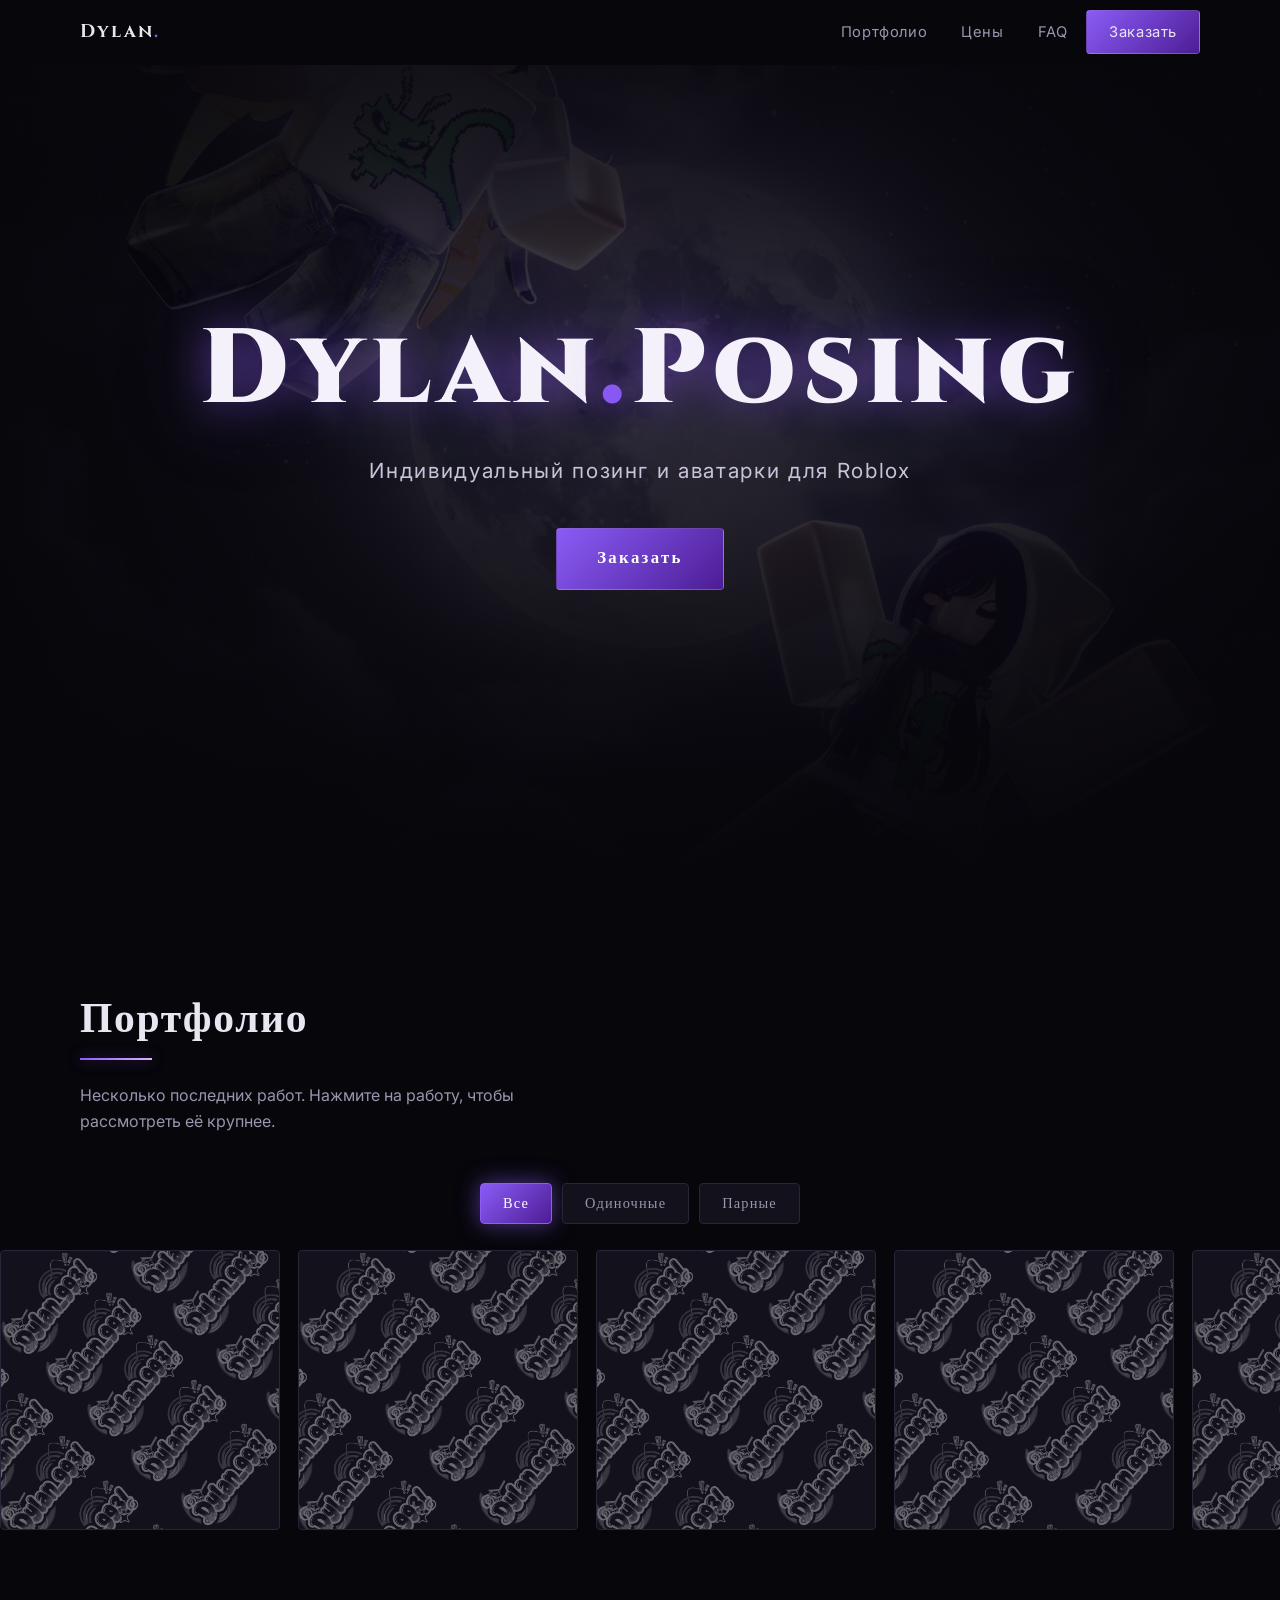
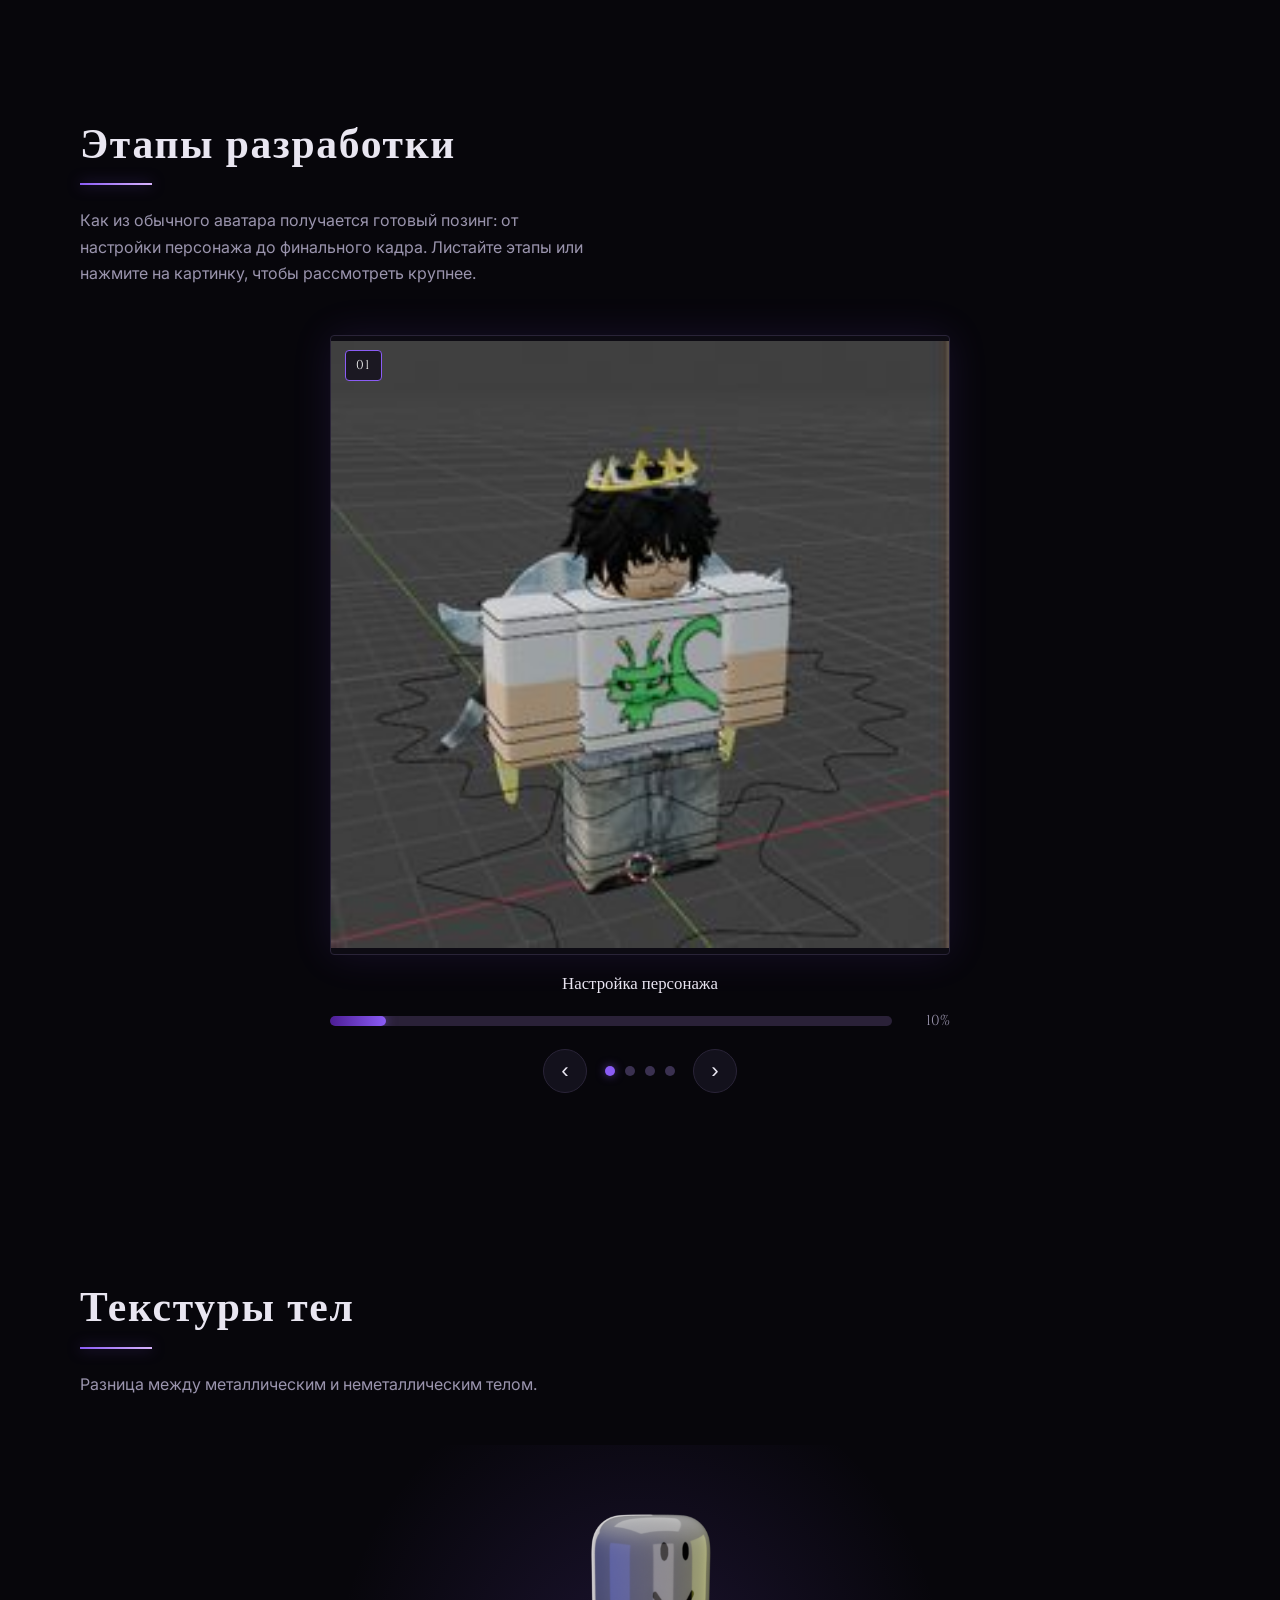
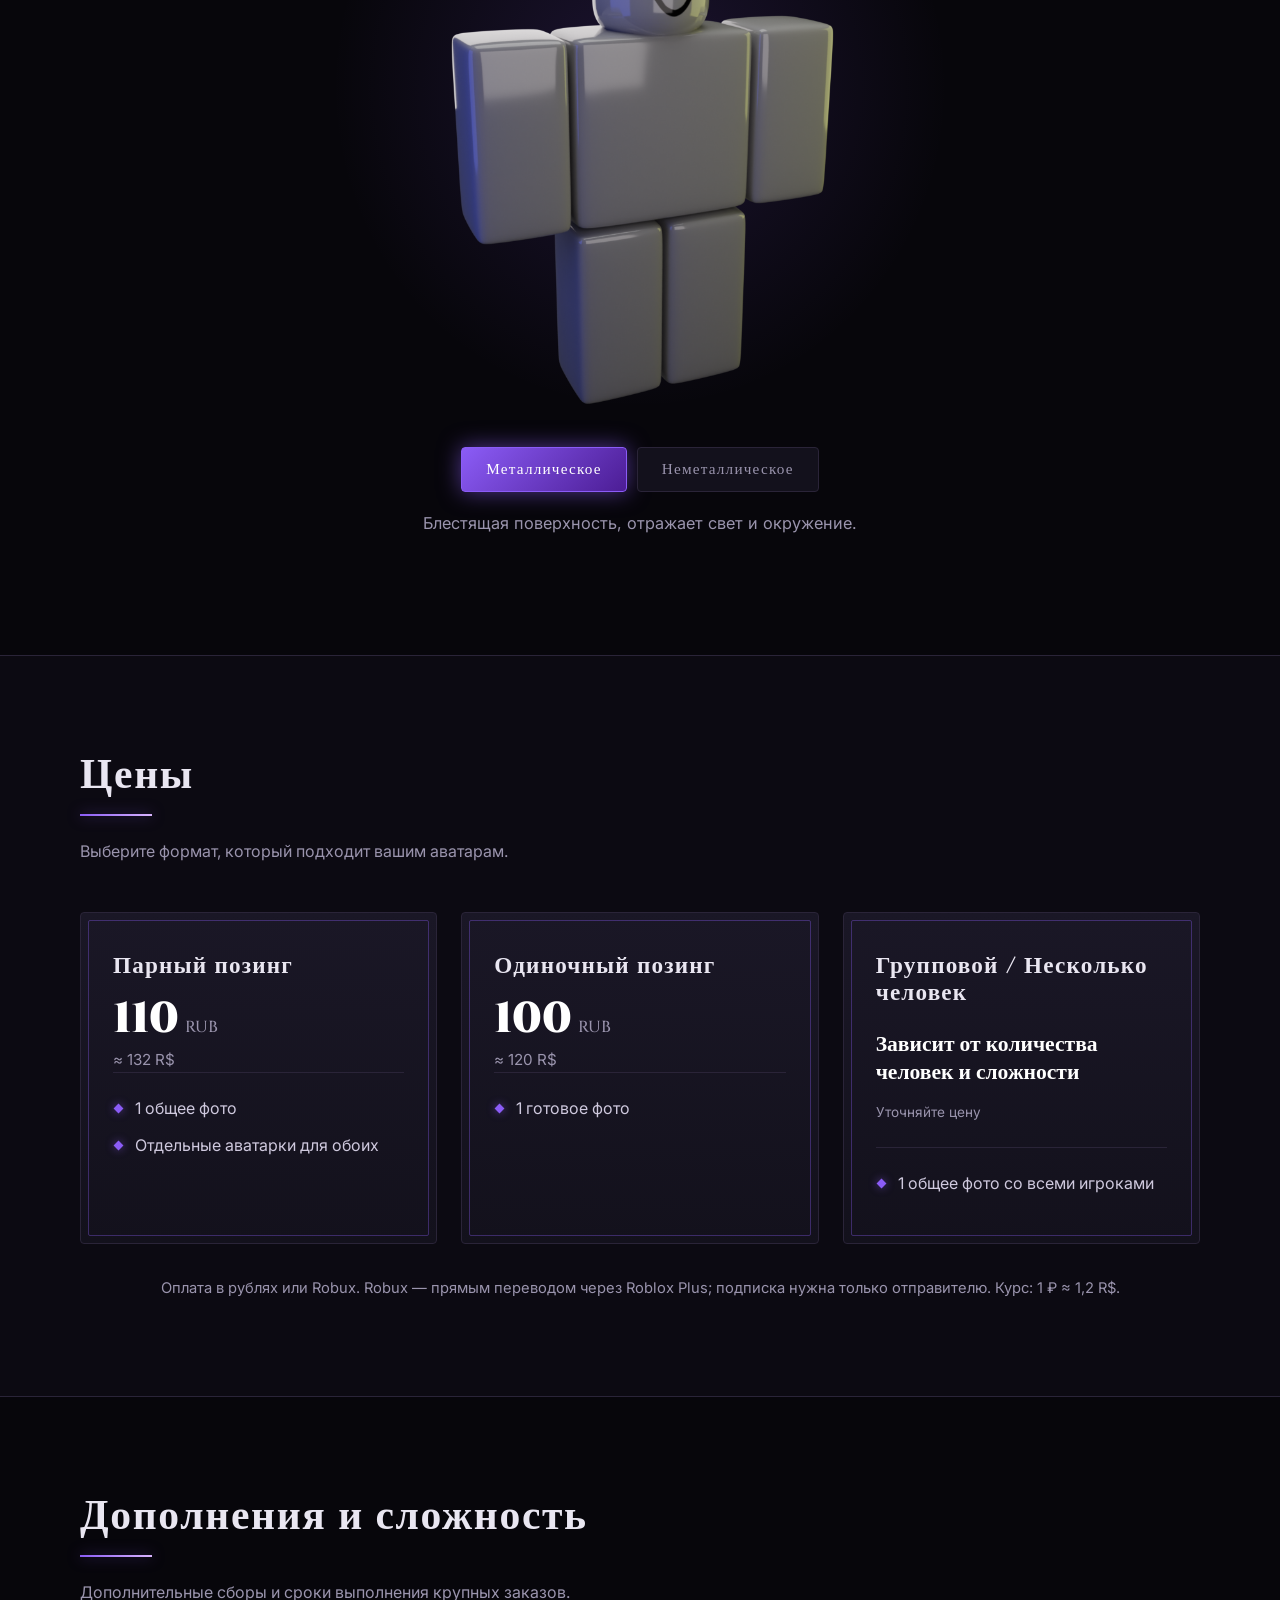
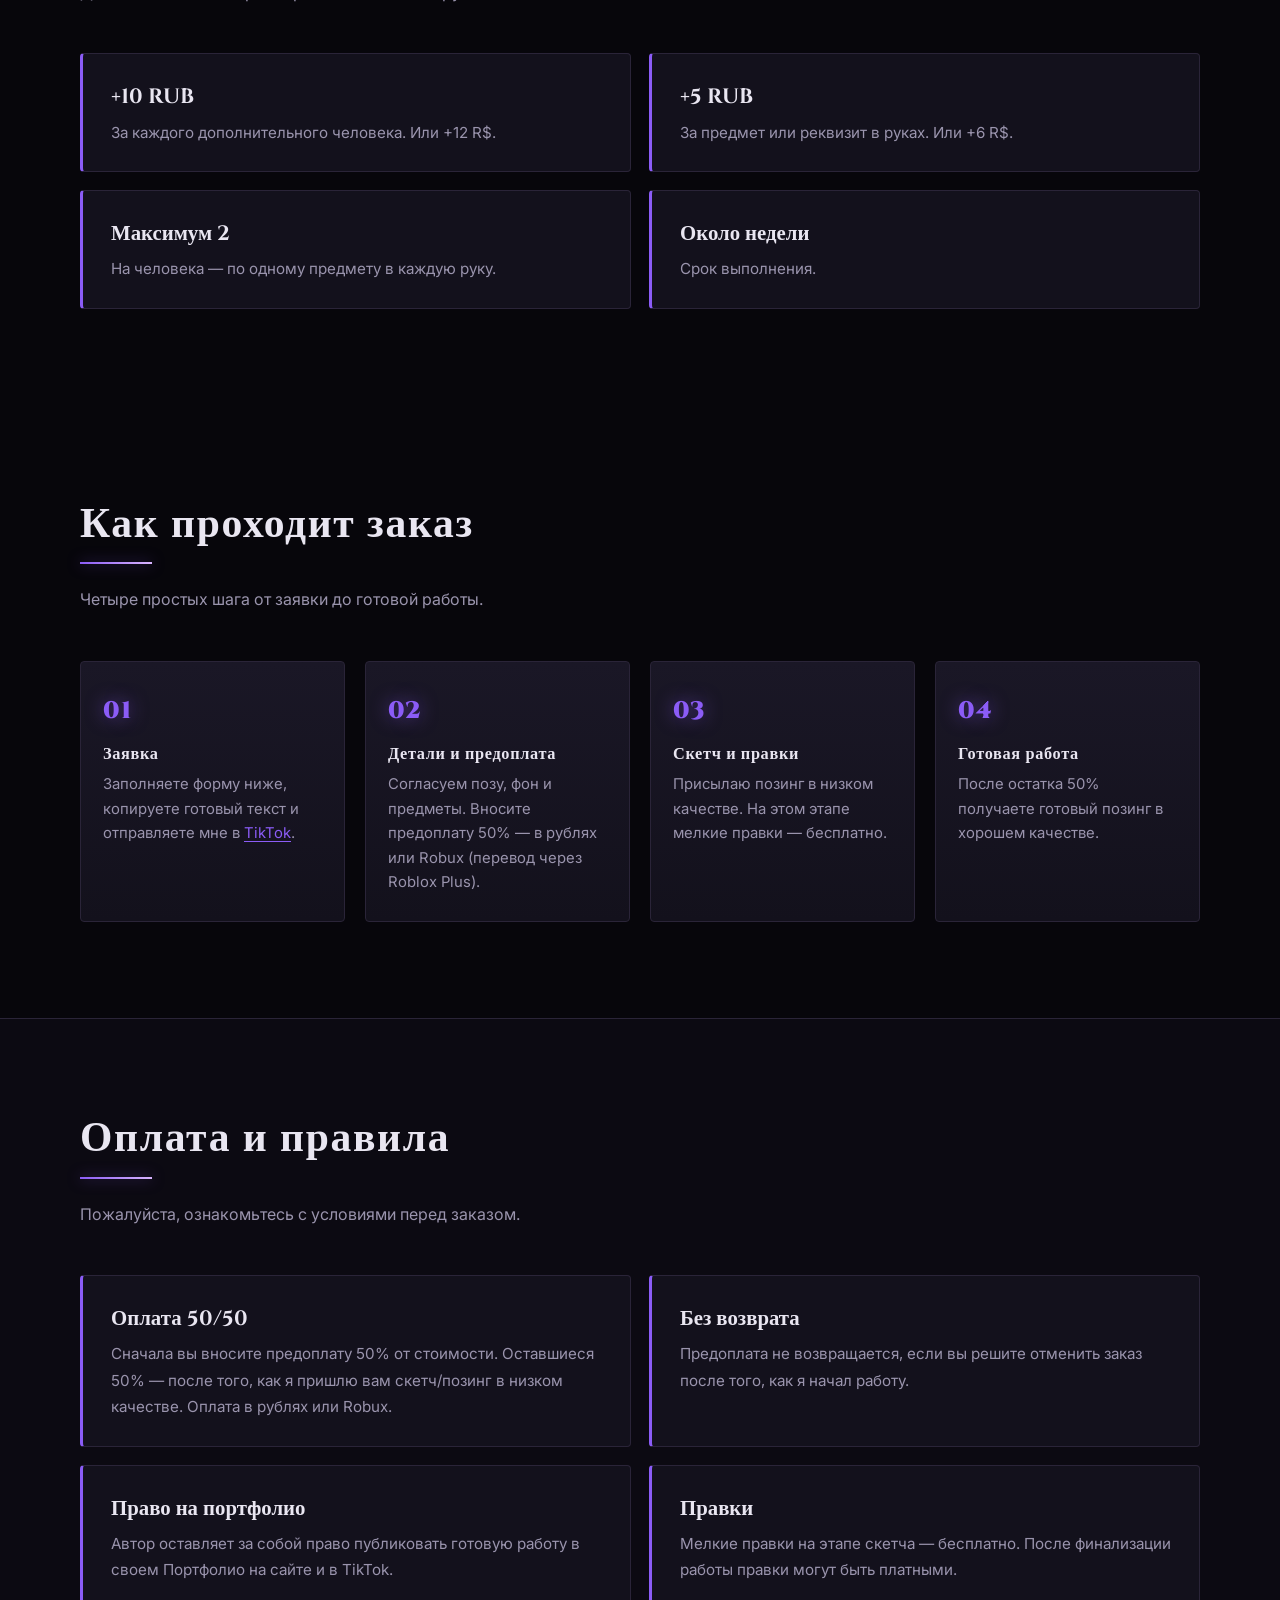
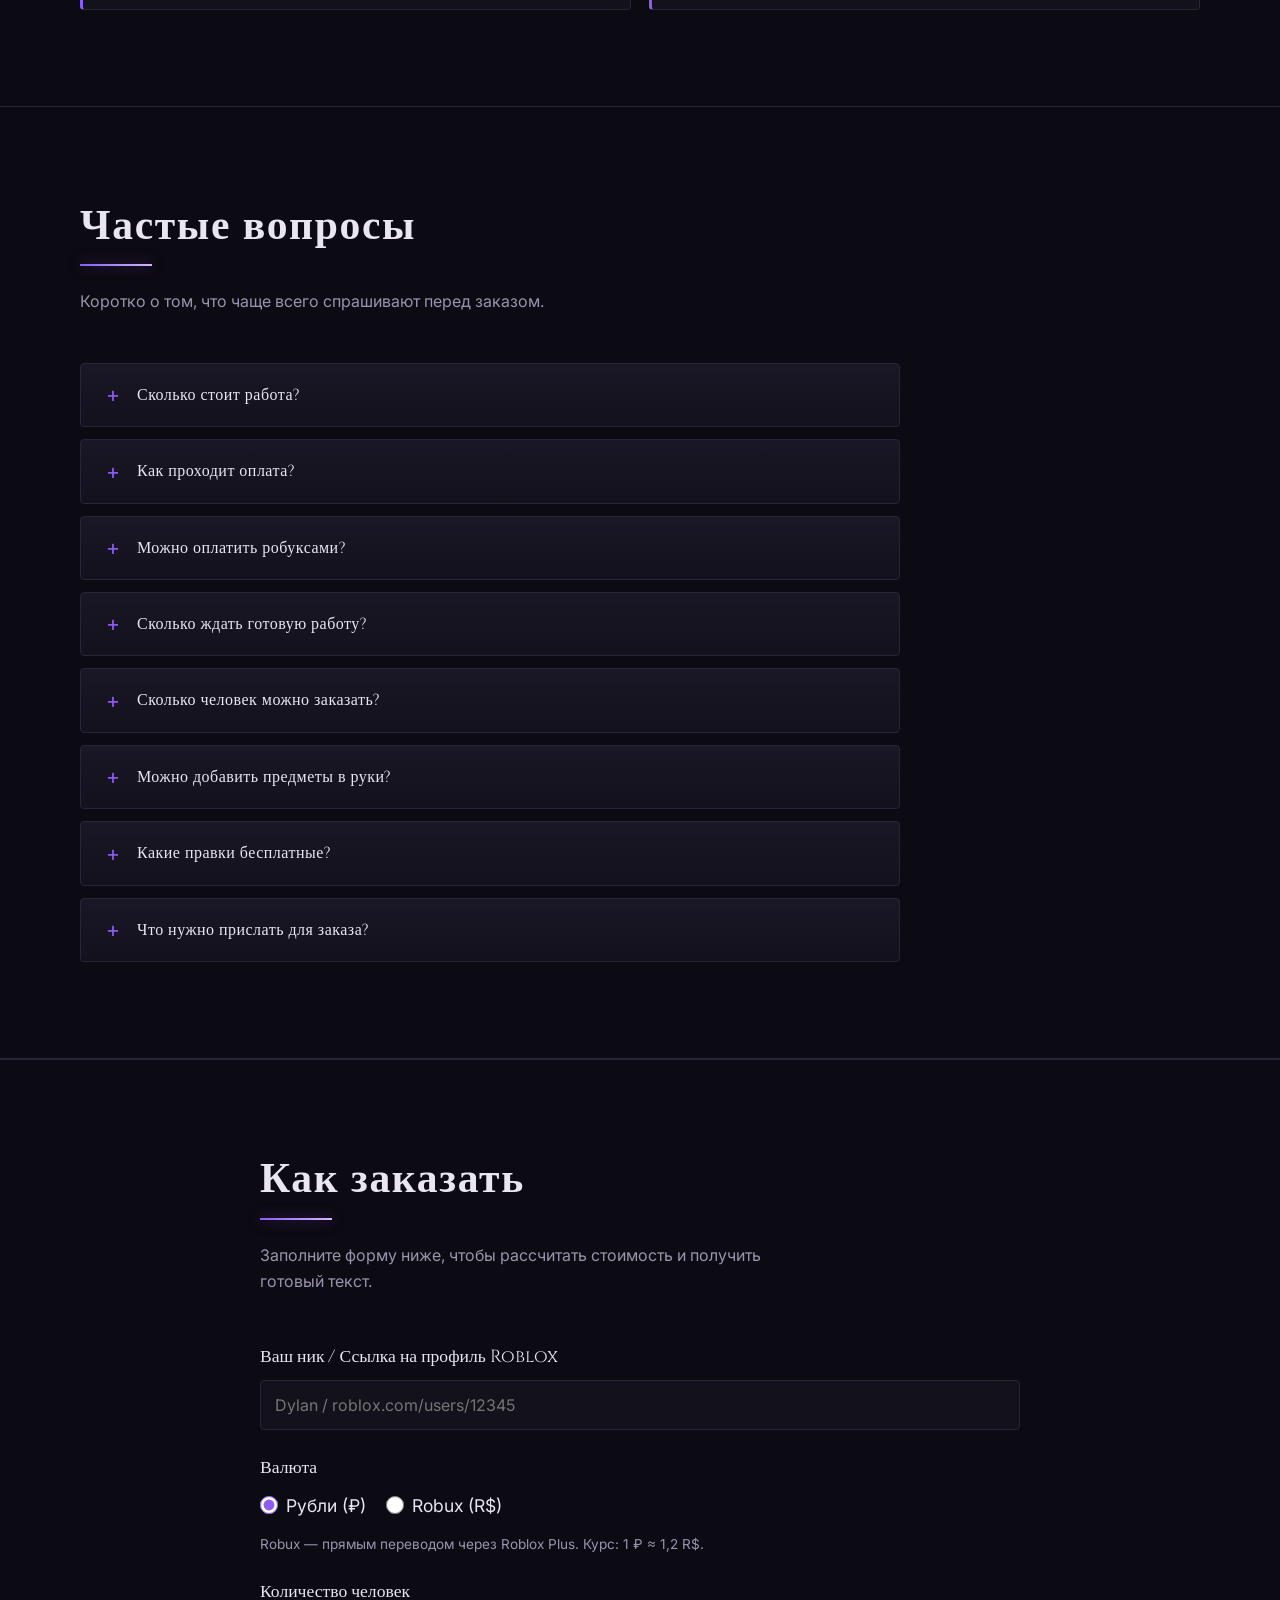
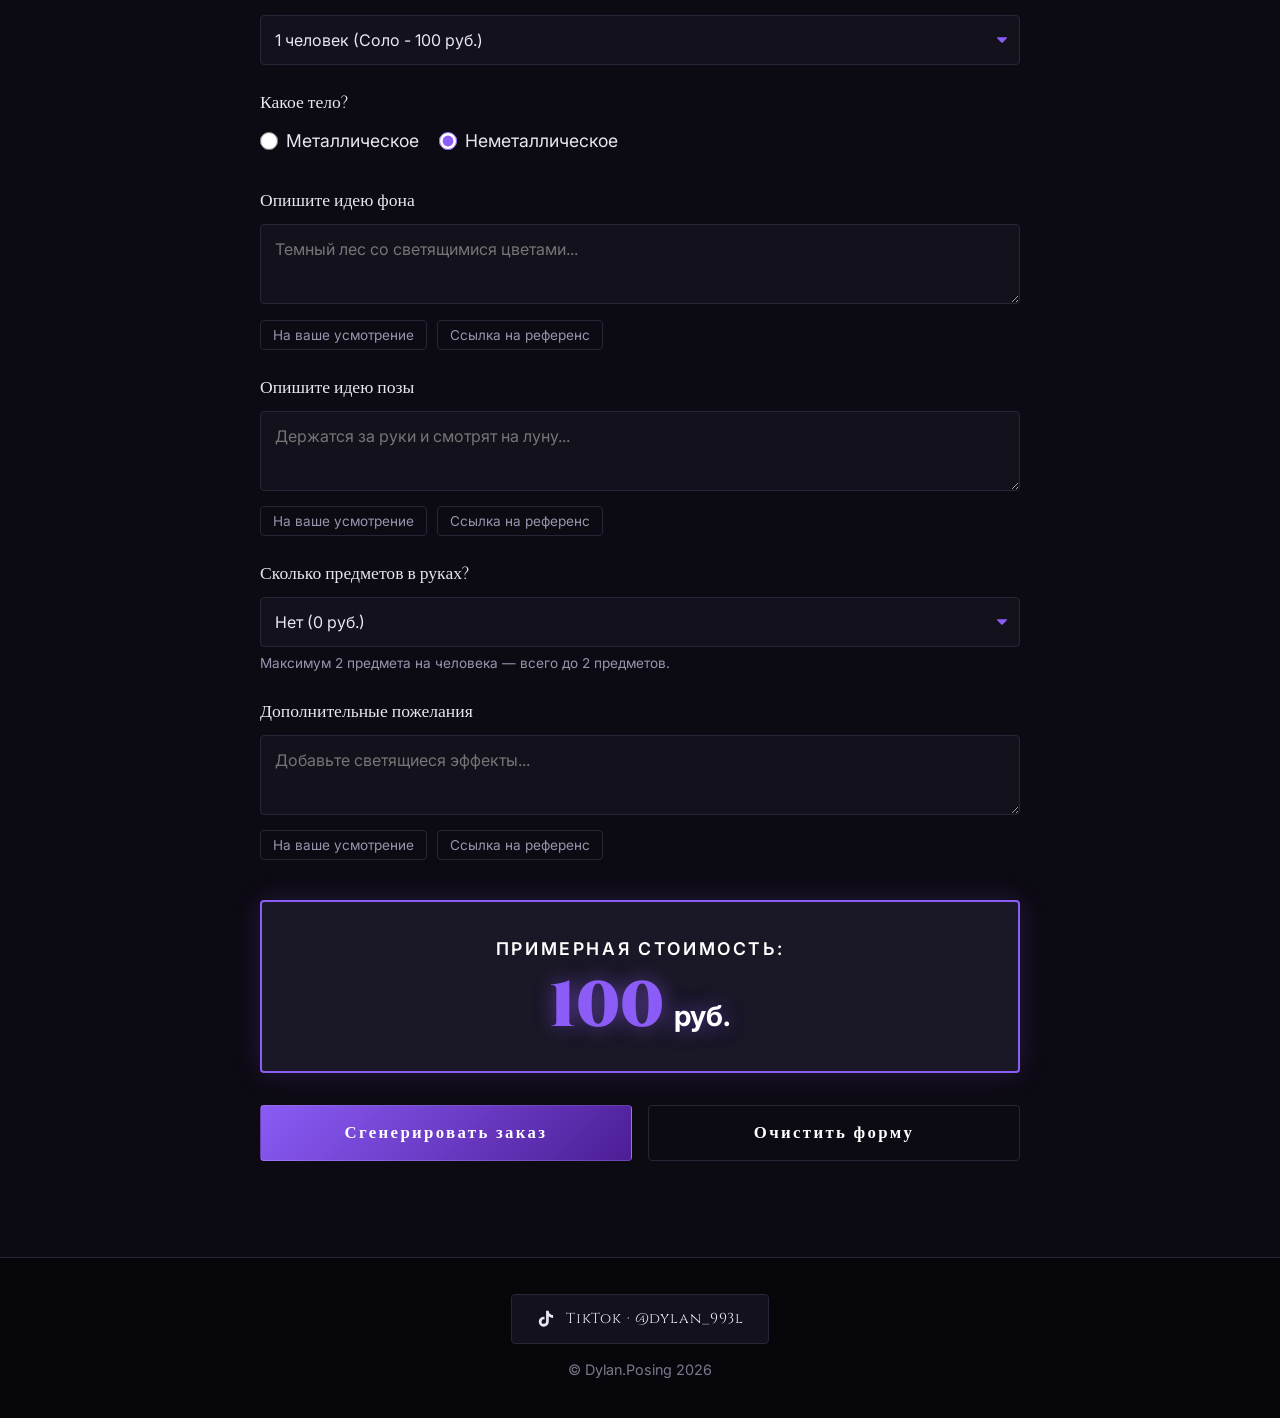
==== commit 41e46738: "Site update 2026-11-21 20:12" ====
--- a/index.html
+++ b/index.html
@@ -2175,7 +2175,7 @@
   var PORTFOLIO_SMALL = PORTFOLIO_FOLDER + 'sm/';
   // Резервный список: используется, только если gallery.json не удалось прочитать
   // (например, если открыть index.html двойным кликом через file://)
-  var PORTFOLIO_FALLBACK = ['8.jpg', '7.jpg', '6.jpg', '5.jpg', '4.jpg', '3.jpg', '2.jpg', '1.jpg'];
+  var PORTFOLIO_FALLBACK = ['9.jpg', '8.jpg', '7.jpg', '6.jpg', '5.jpg', '4.jpg', '3.jpg', '2.jpg', '1.jpg'];
 
   // Категории работ для фильтра. Новые работы без категории
   // показываются и в «Одиночных», и в «Парных».
@@ -2187,7 +2187,8 @@
     '5.jpg': 'single',
     '6.jpg': 'single',
     '7.jpg': 'single',
-    '8.jpg': 'single'
+    '8.jpg': 'single',
+    '9.jpg': 'single'
   };
   var portfolioAllFiles = [];
   var portfolioFilter = 'all';
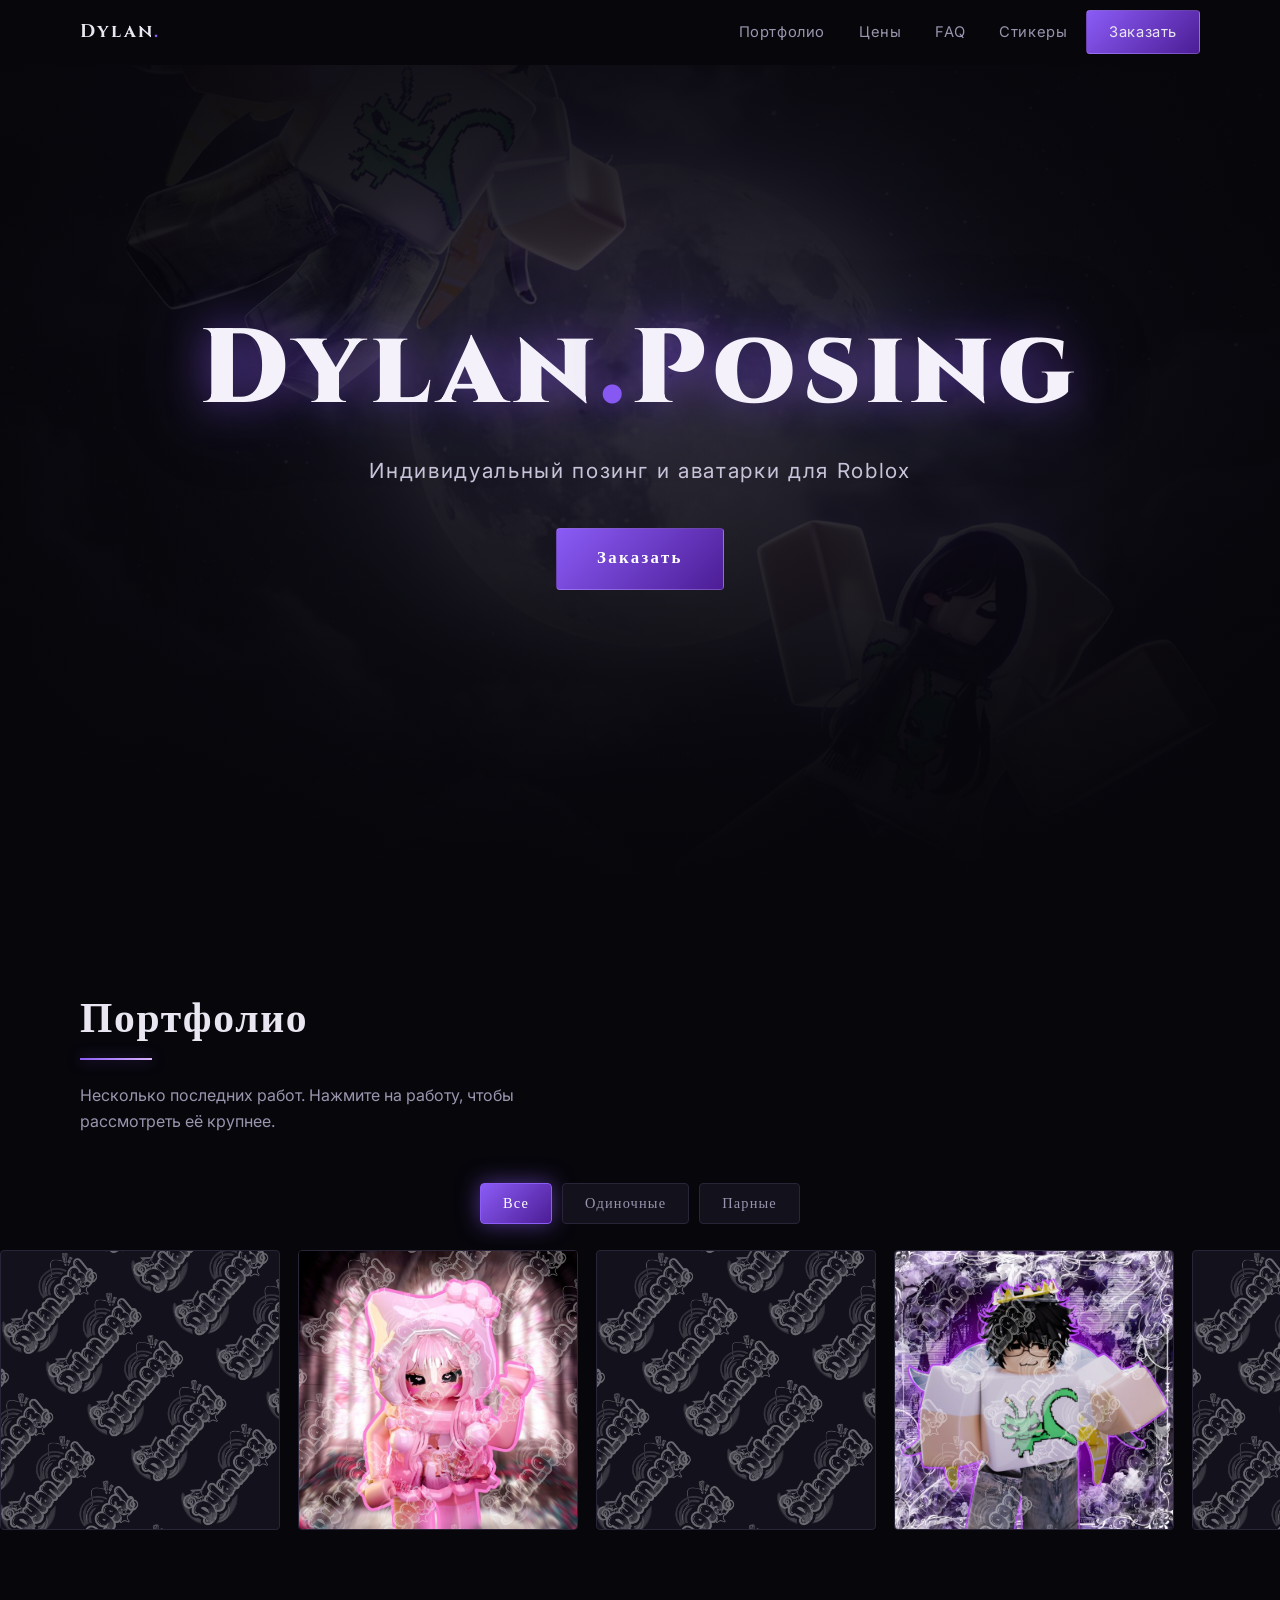
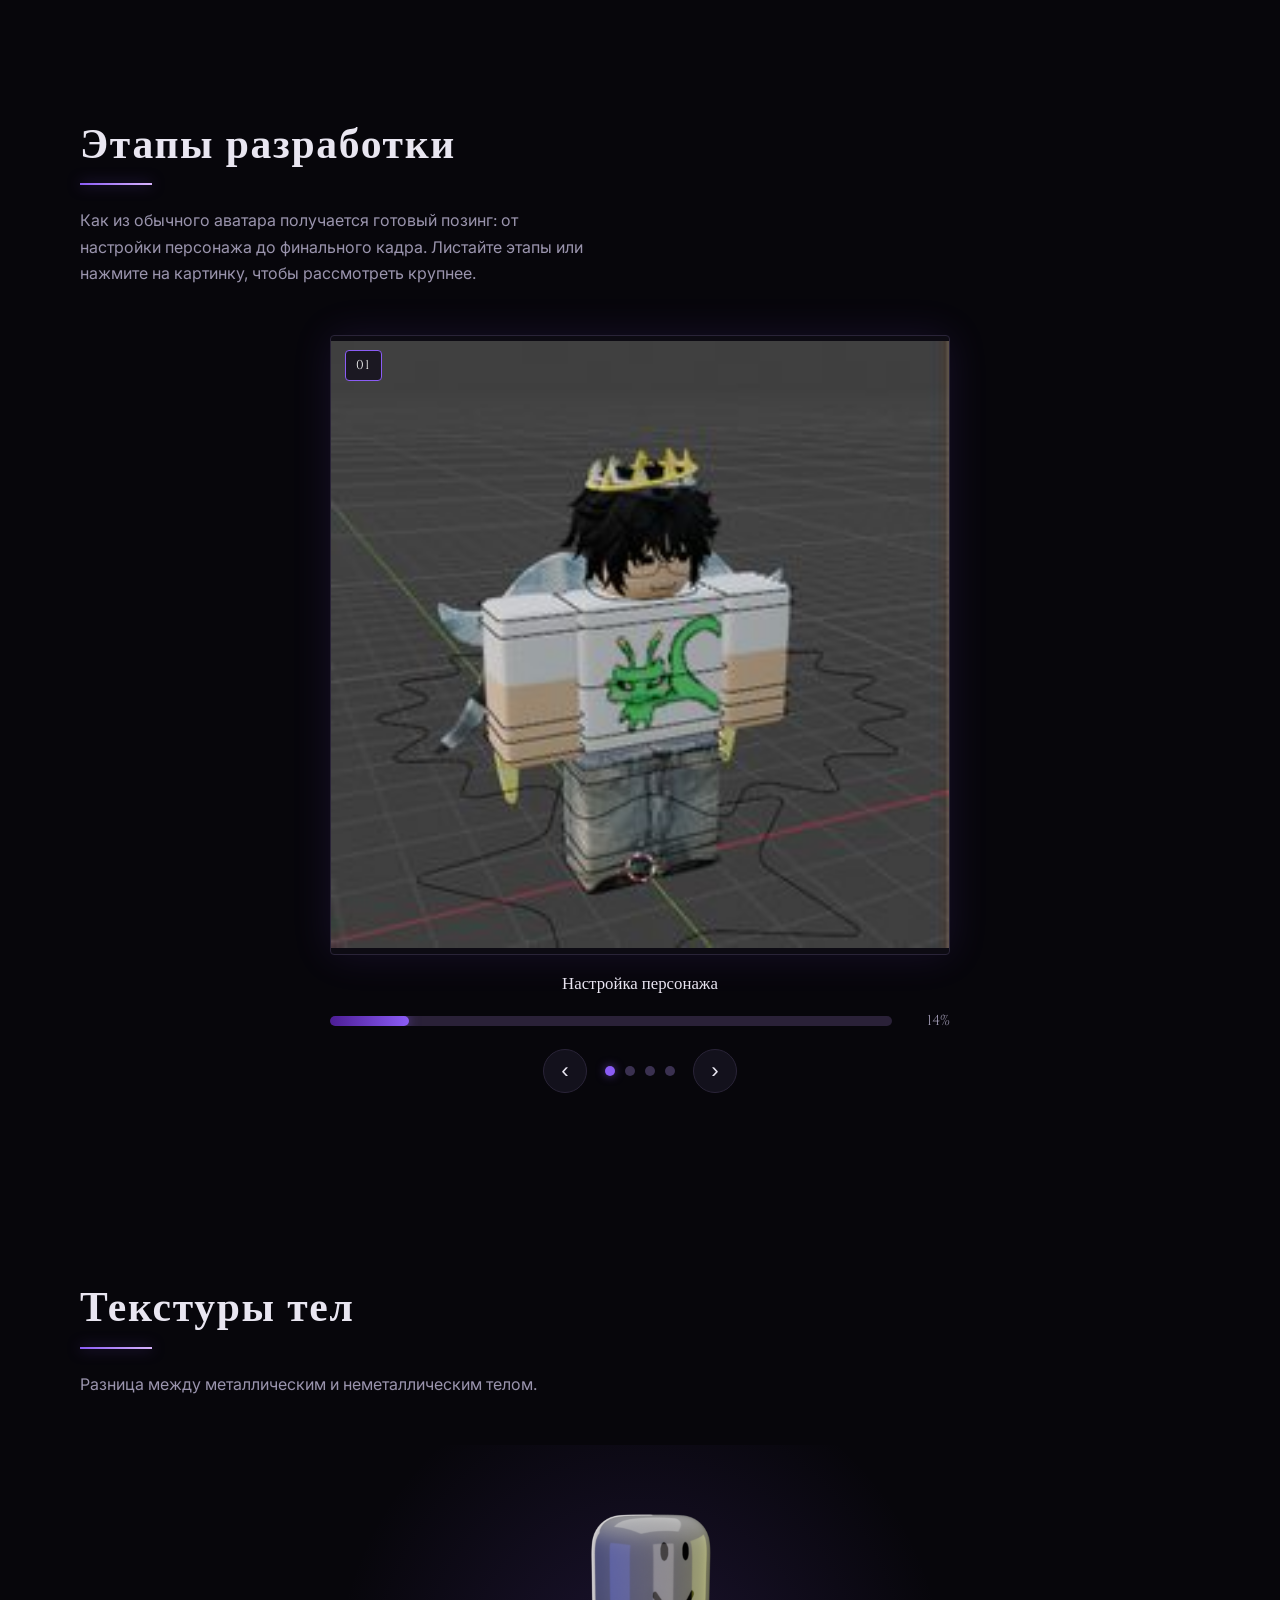
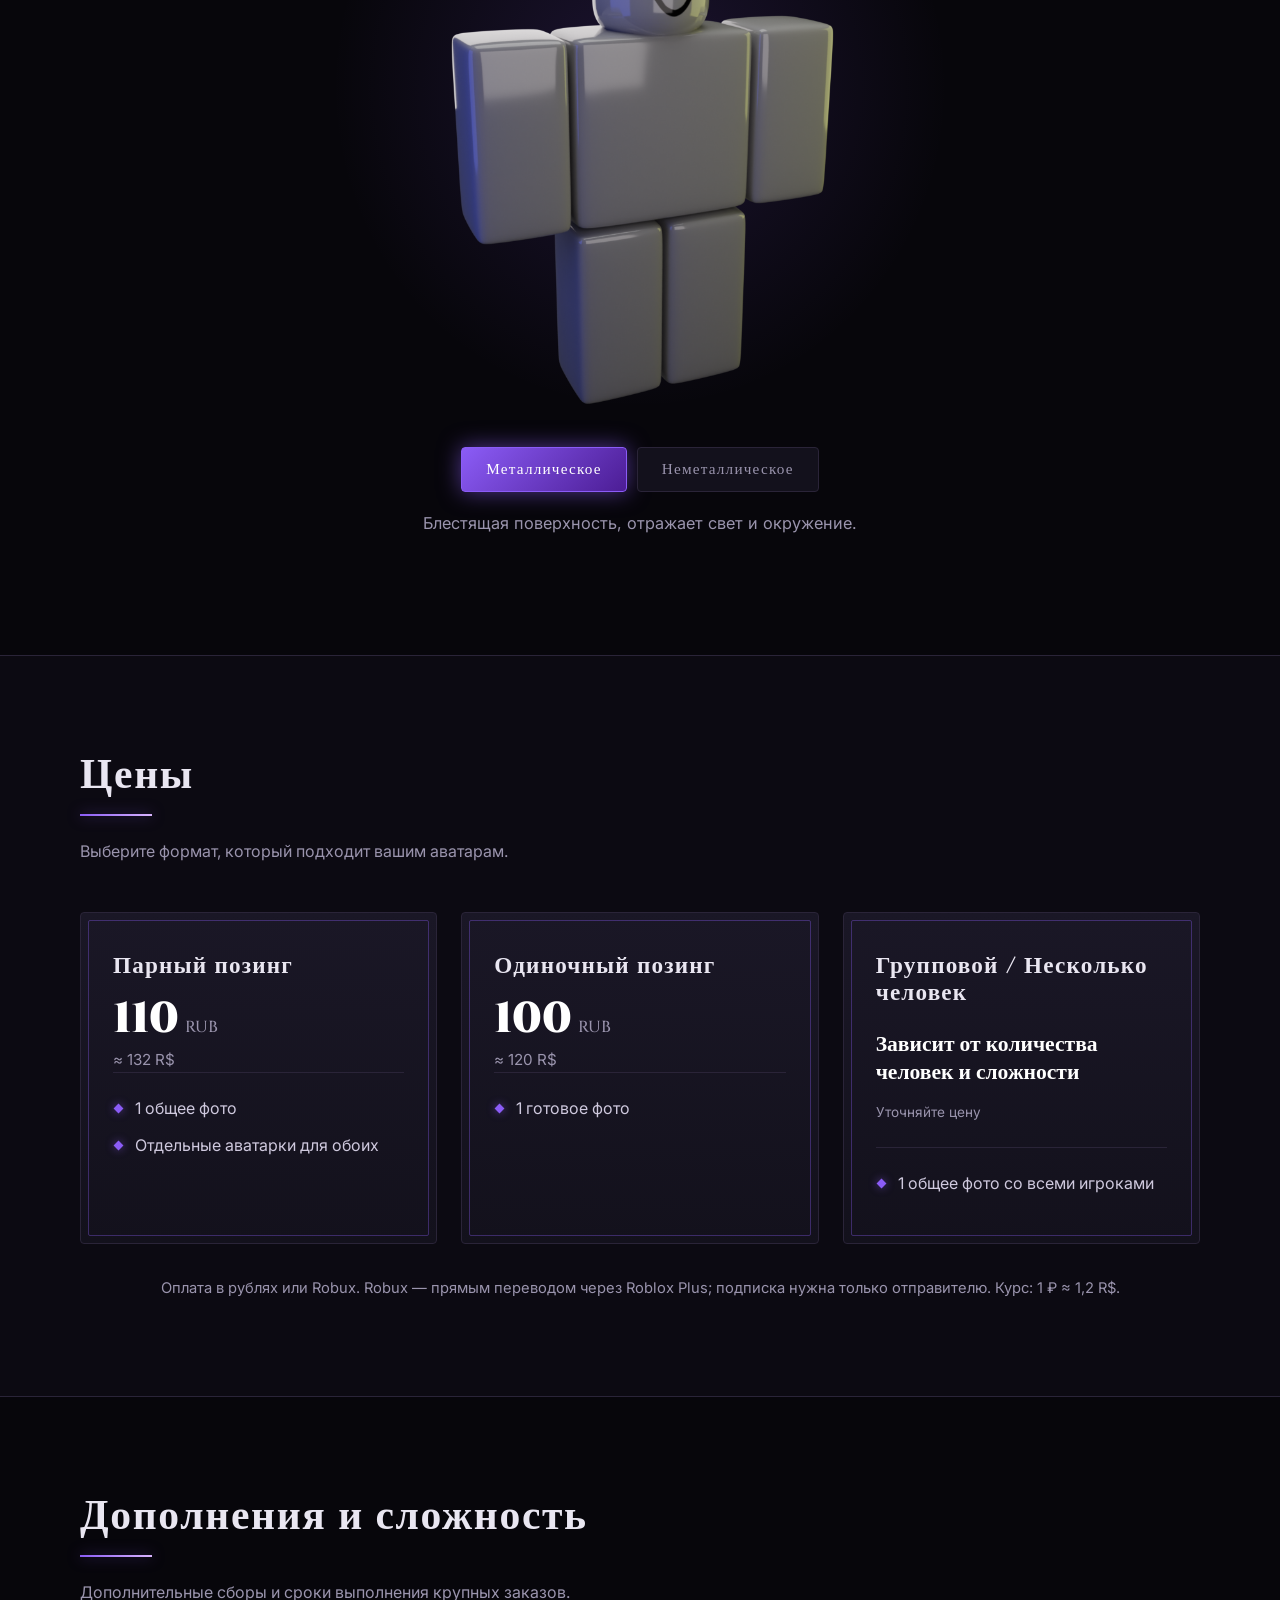
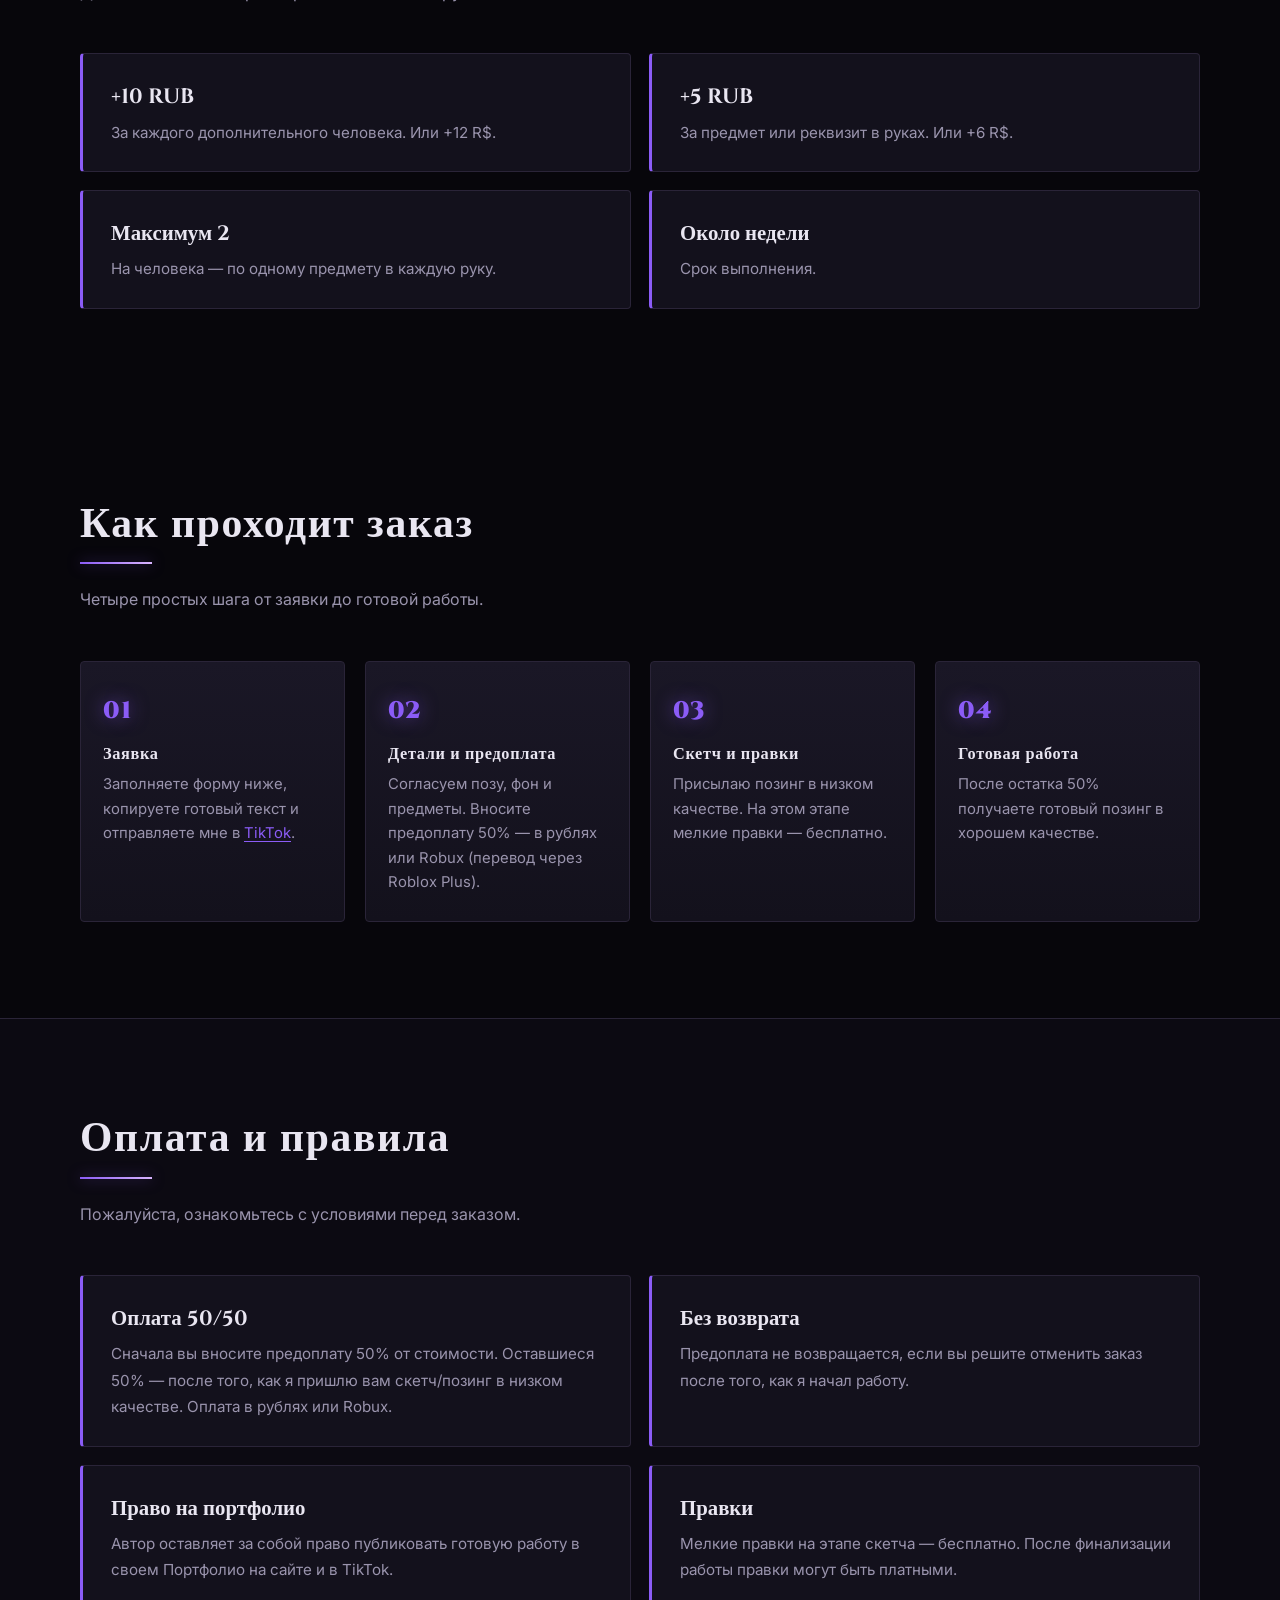
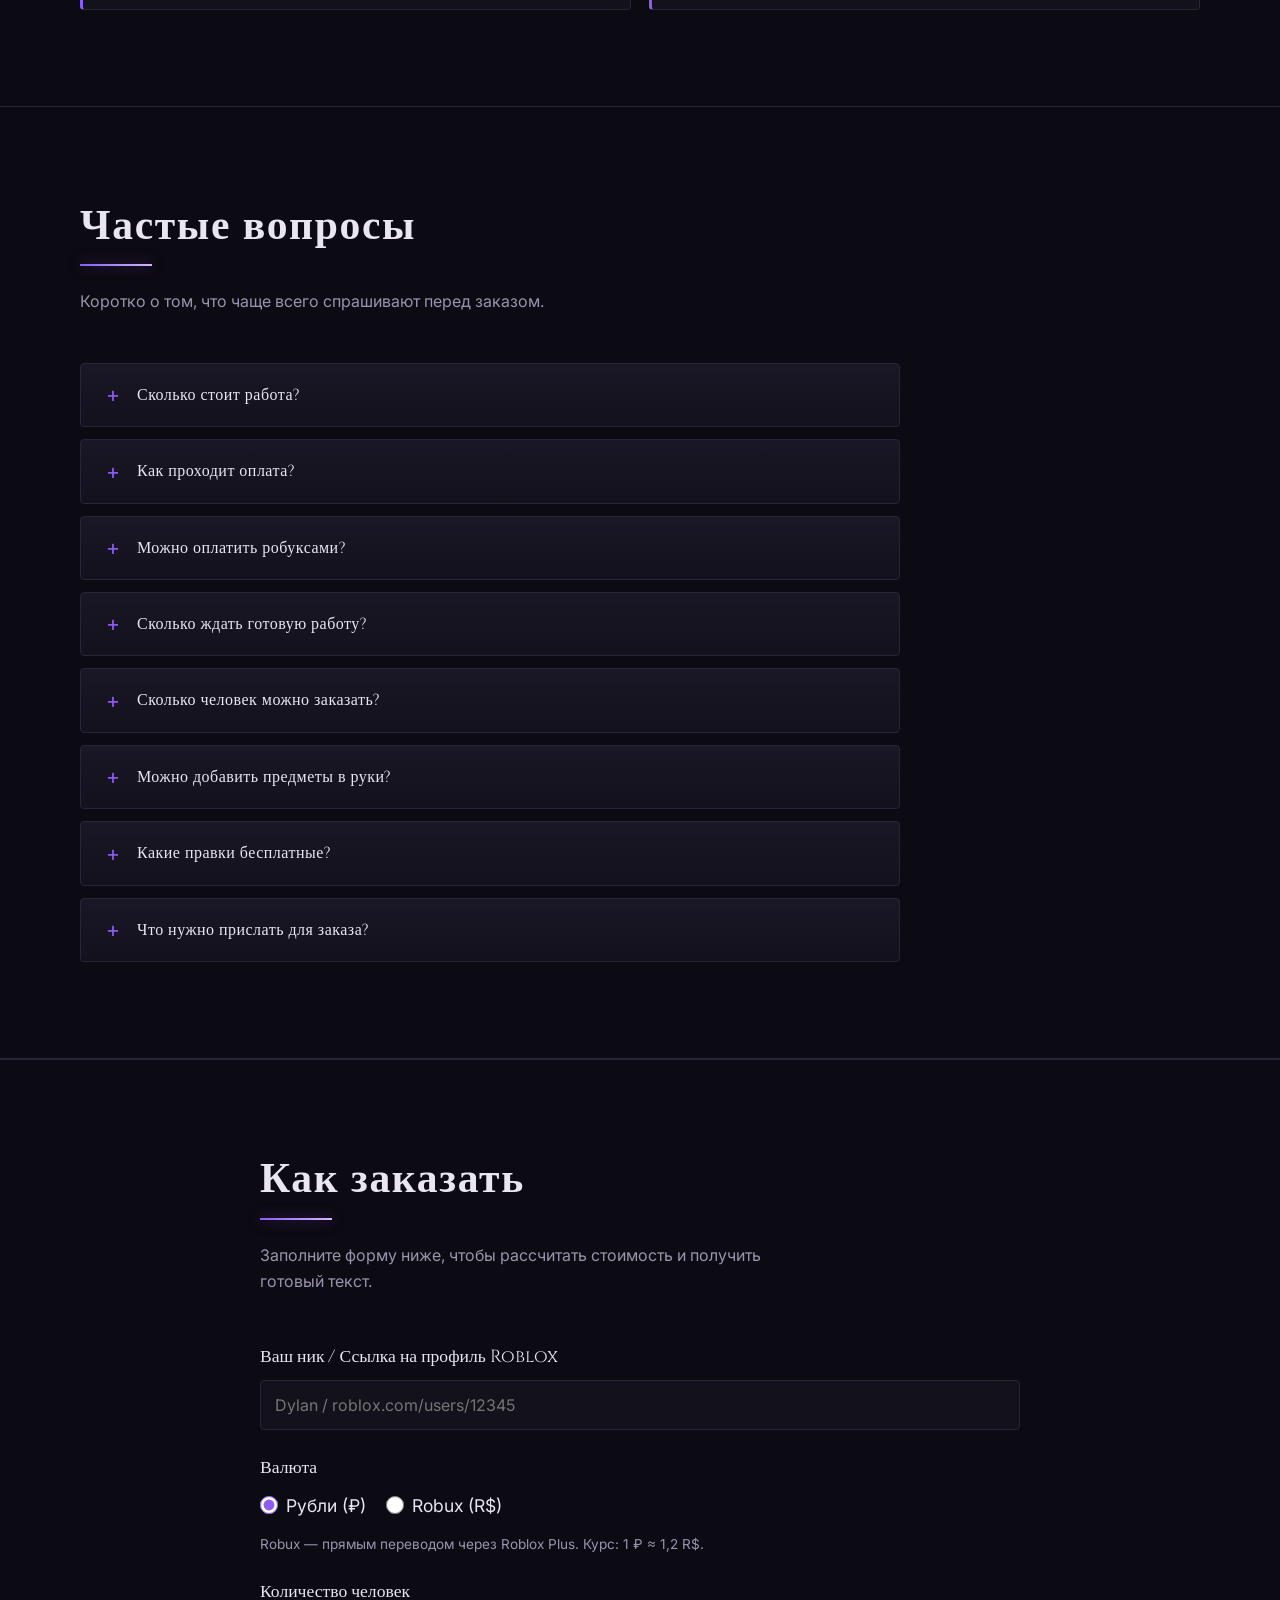
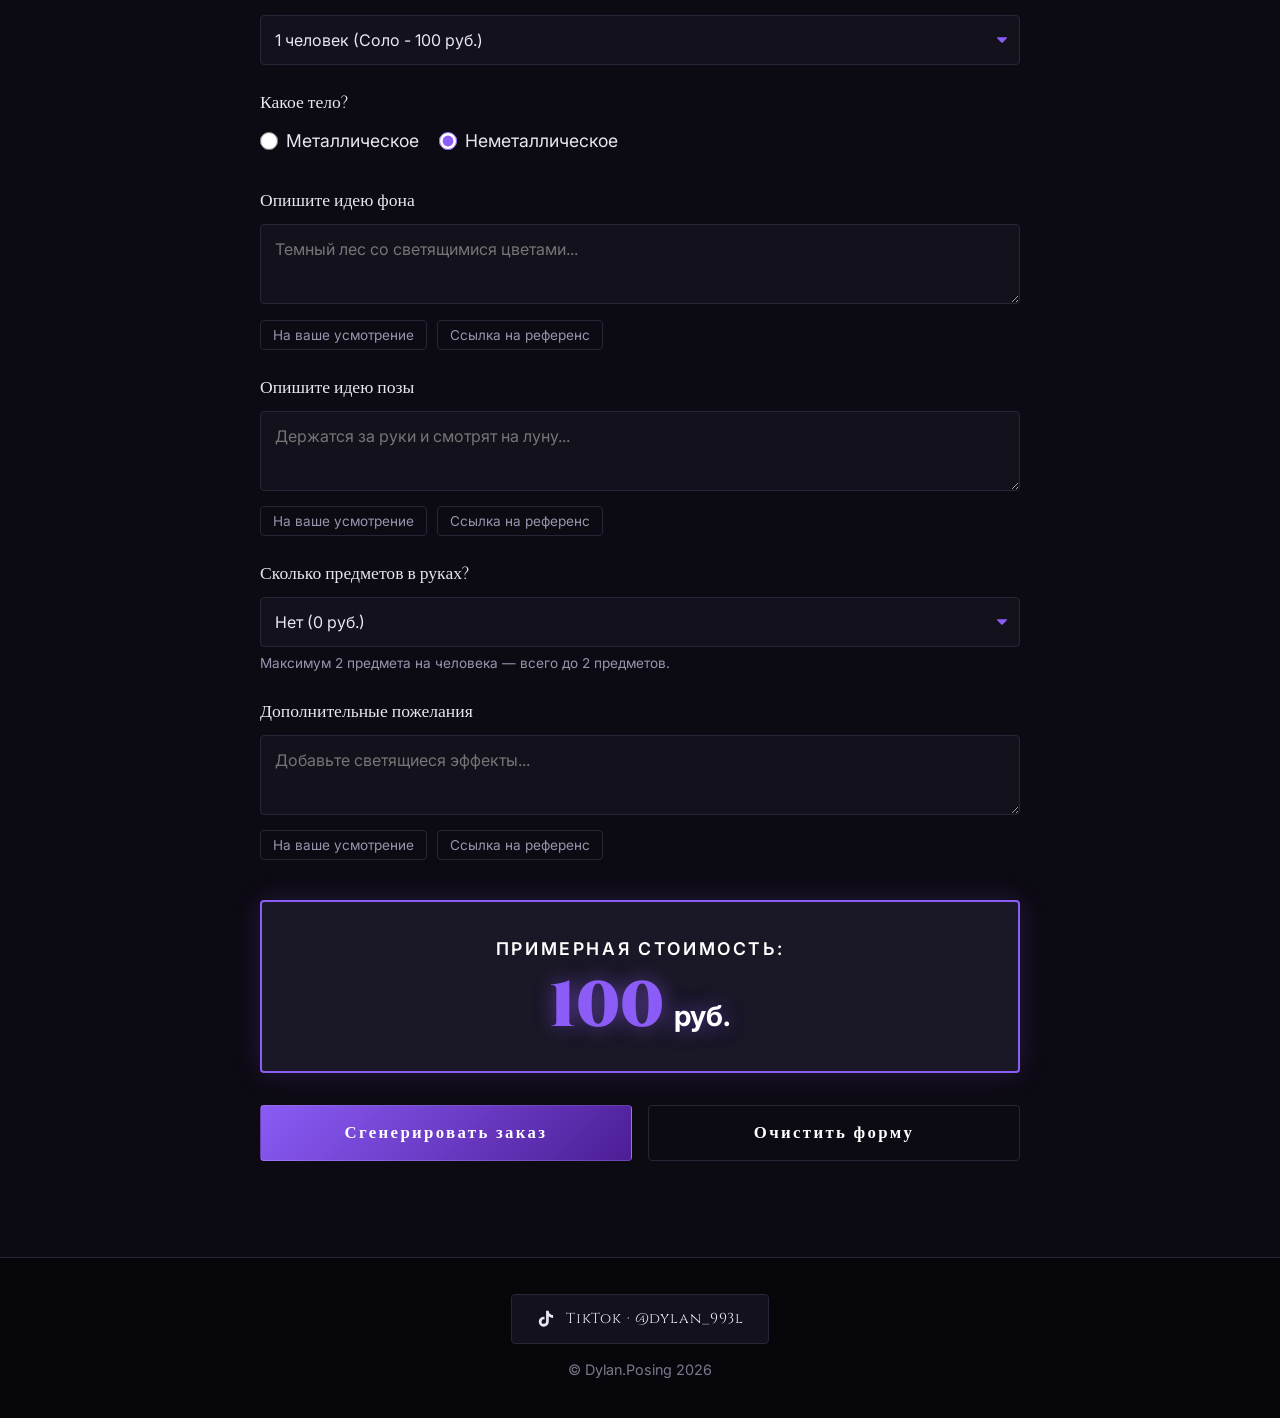
==== commit 14c75b6c: "Site update 2026-11-23 23:37" ====
--- a/index.html
+++ b/index.html
@@ -958,6 +958,7 @@
       <a href="#portfolio" data-section="portfolio">Портфолио</a>
       <a href="#pricing" data-section="pricing">Цены</a>
       <a href="#faq" data-section="faq">FAQ</a>
+      <a href="stickers/">Стикеры</a>
       <a href="#order" class="topbar__cta" data-section="order">Заказать</a>
     </div>
   </div>
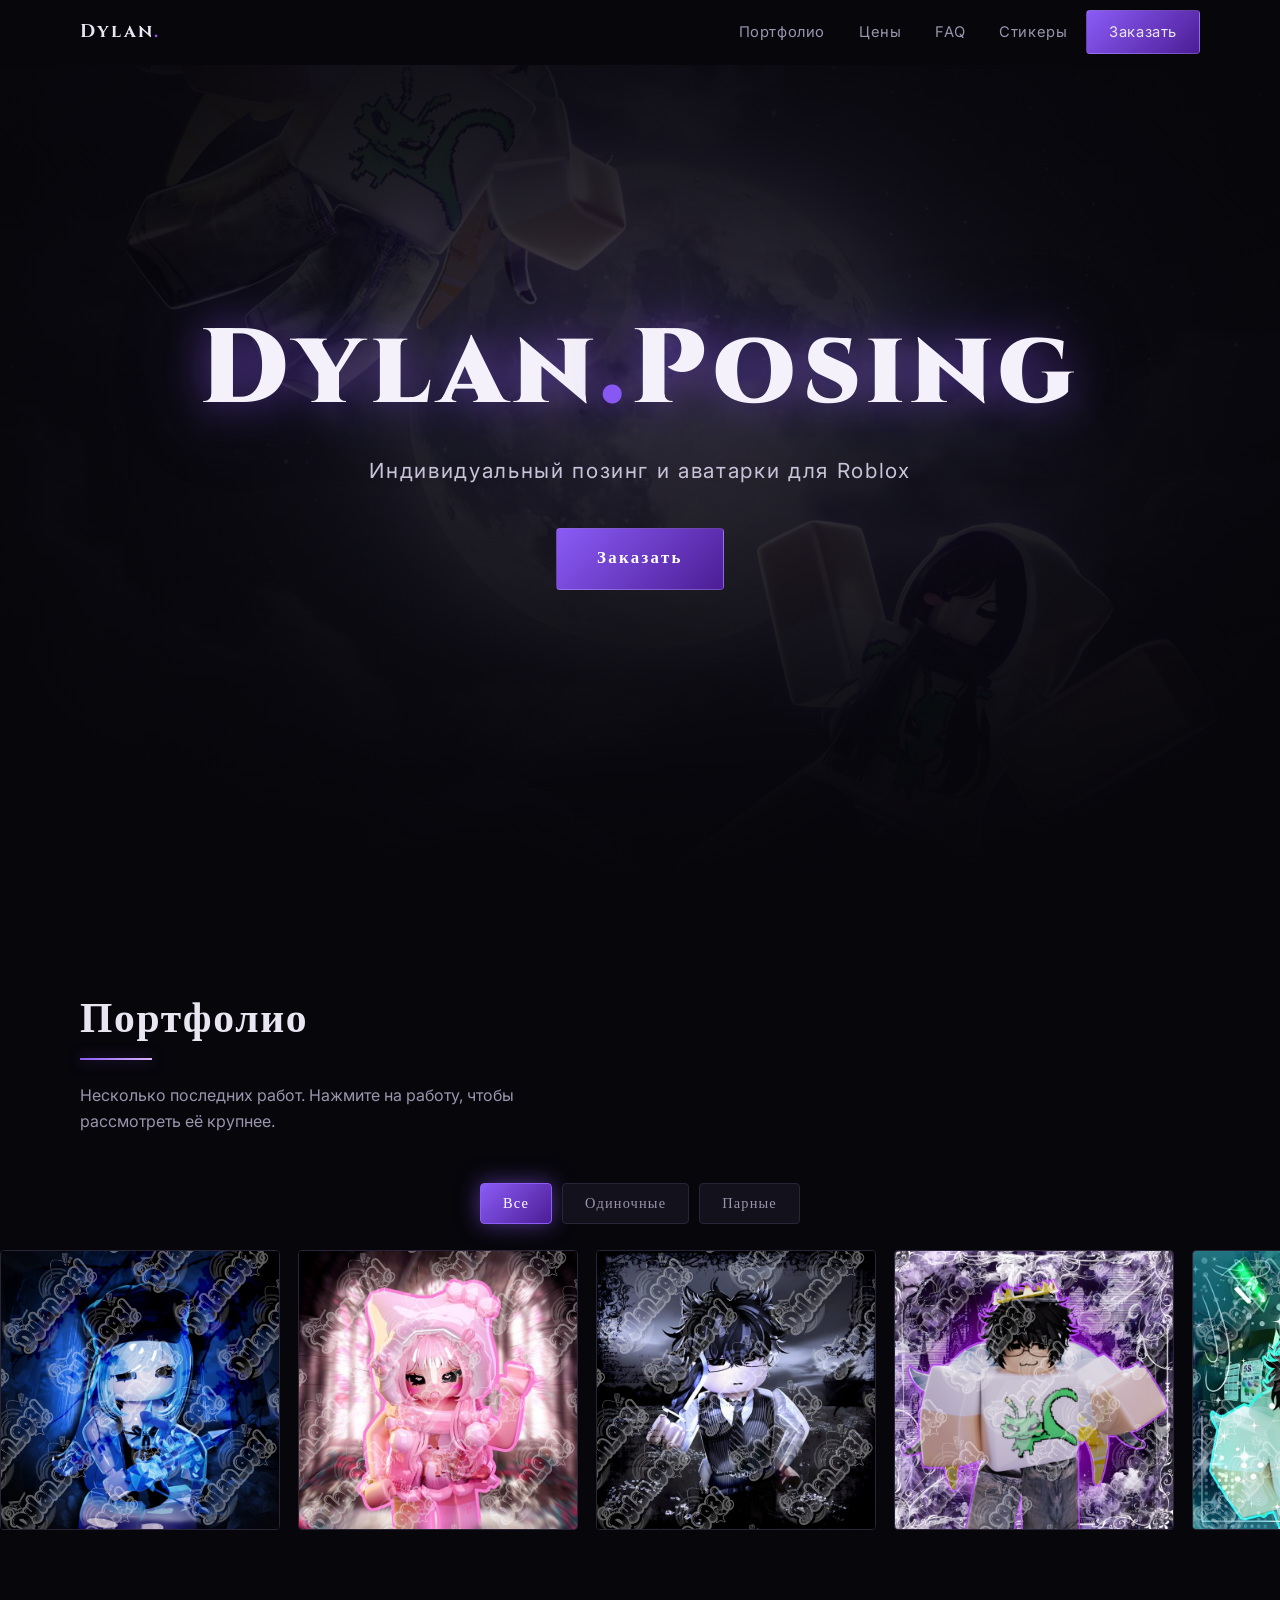
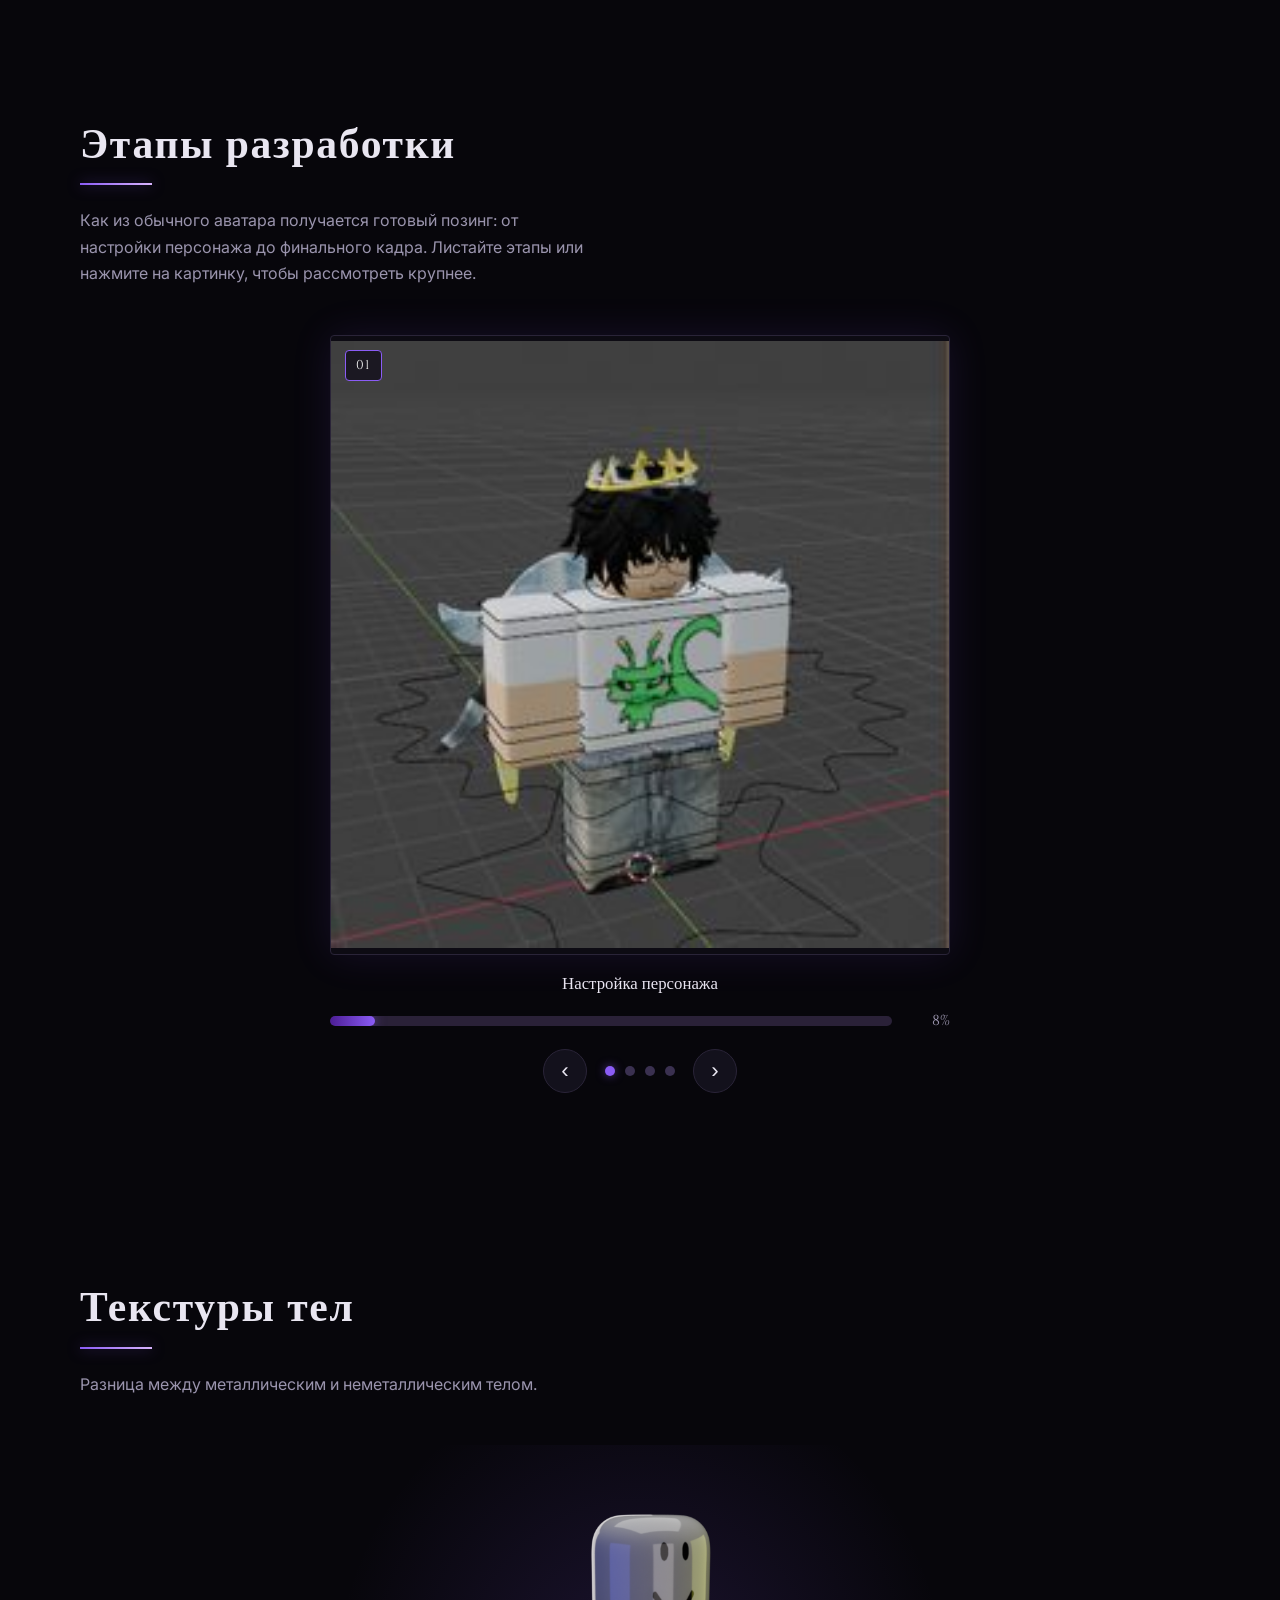
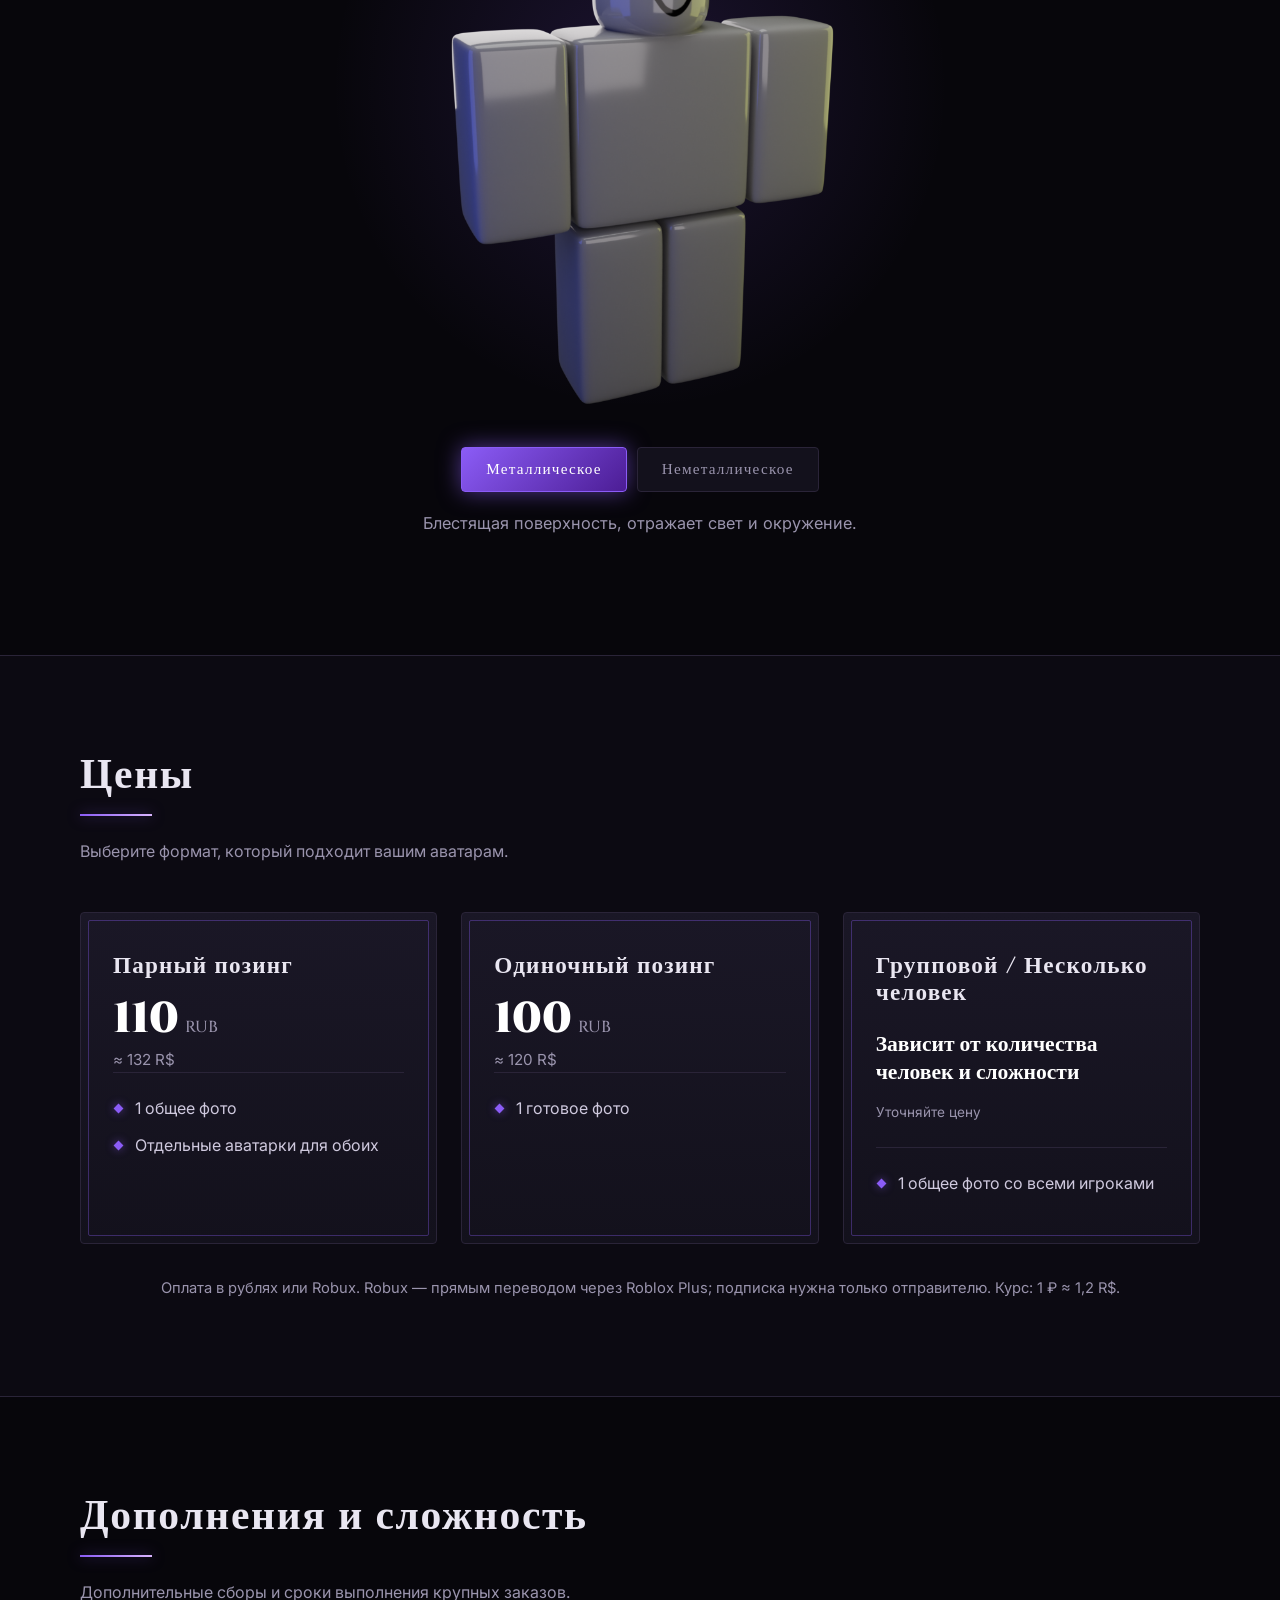
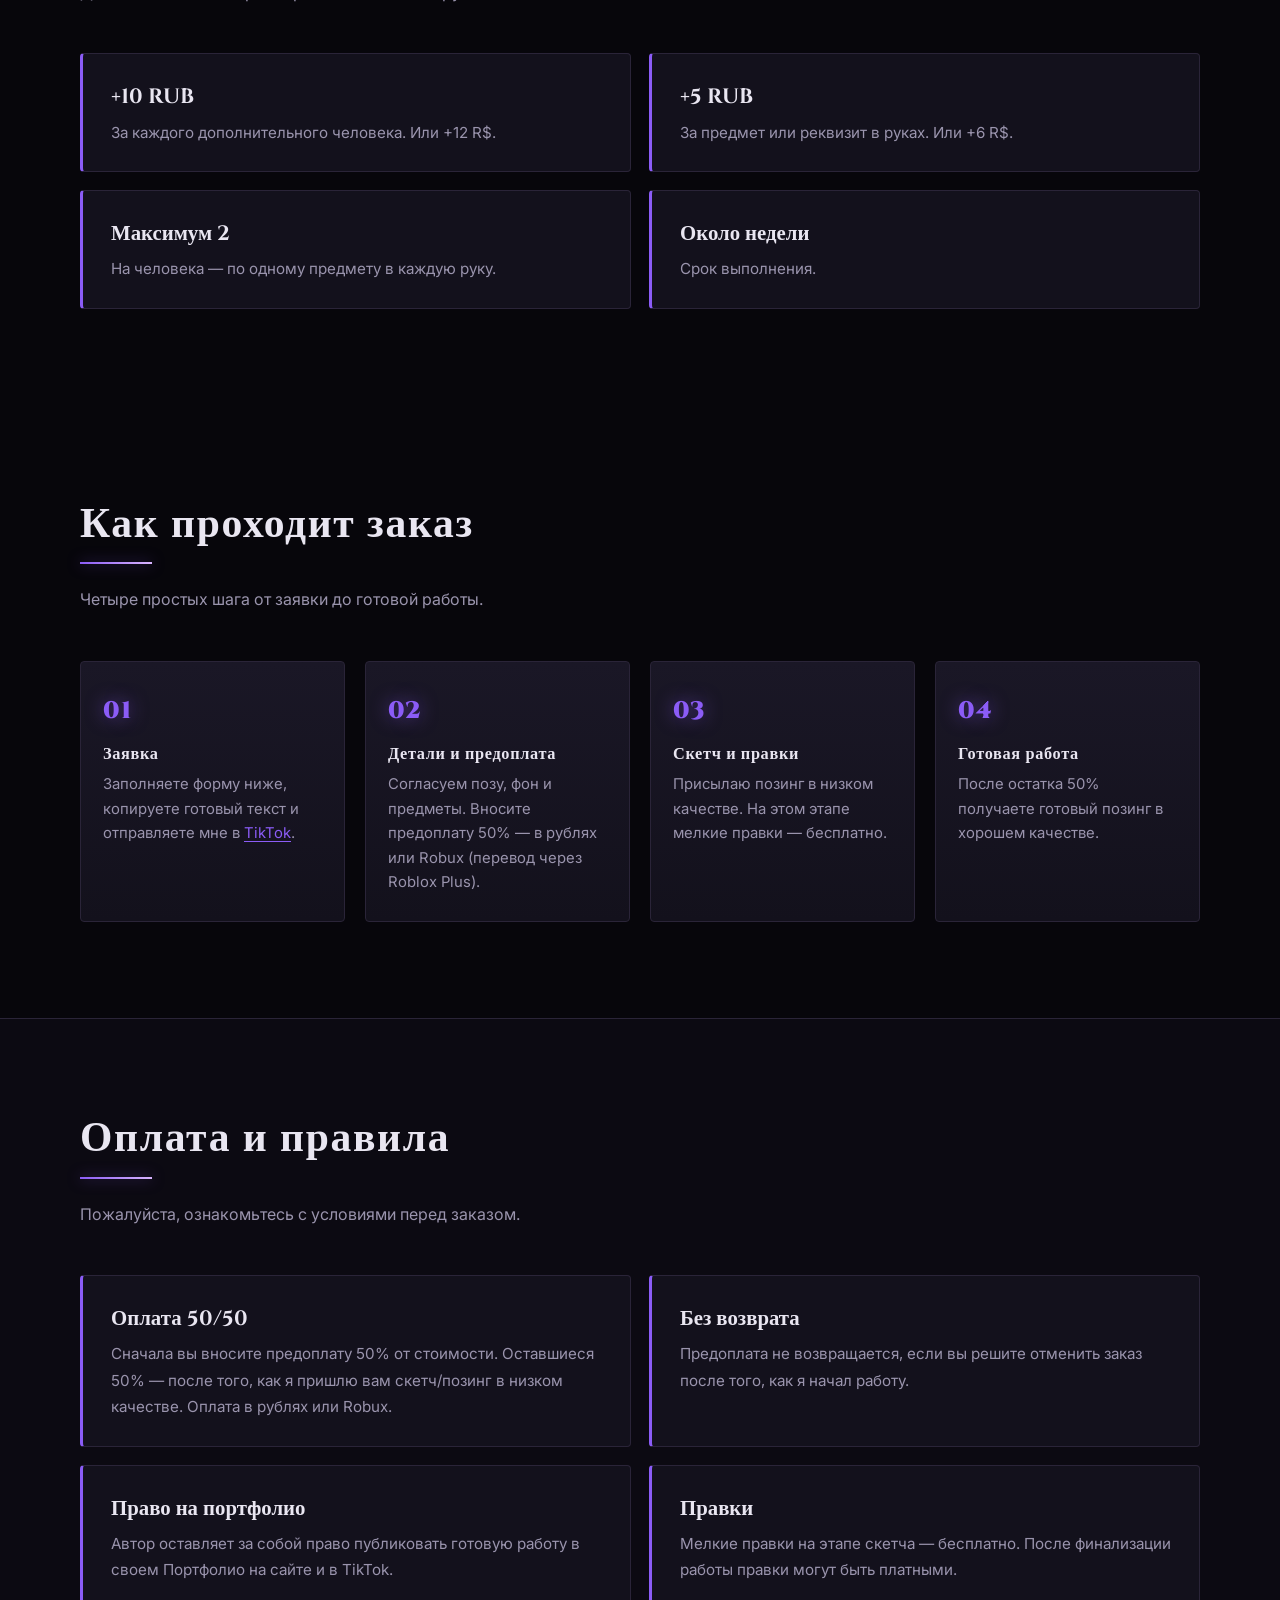
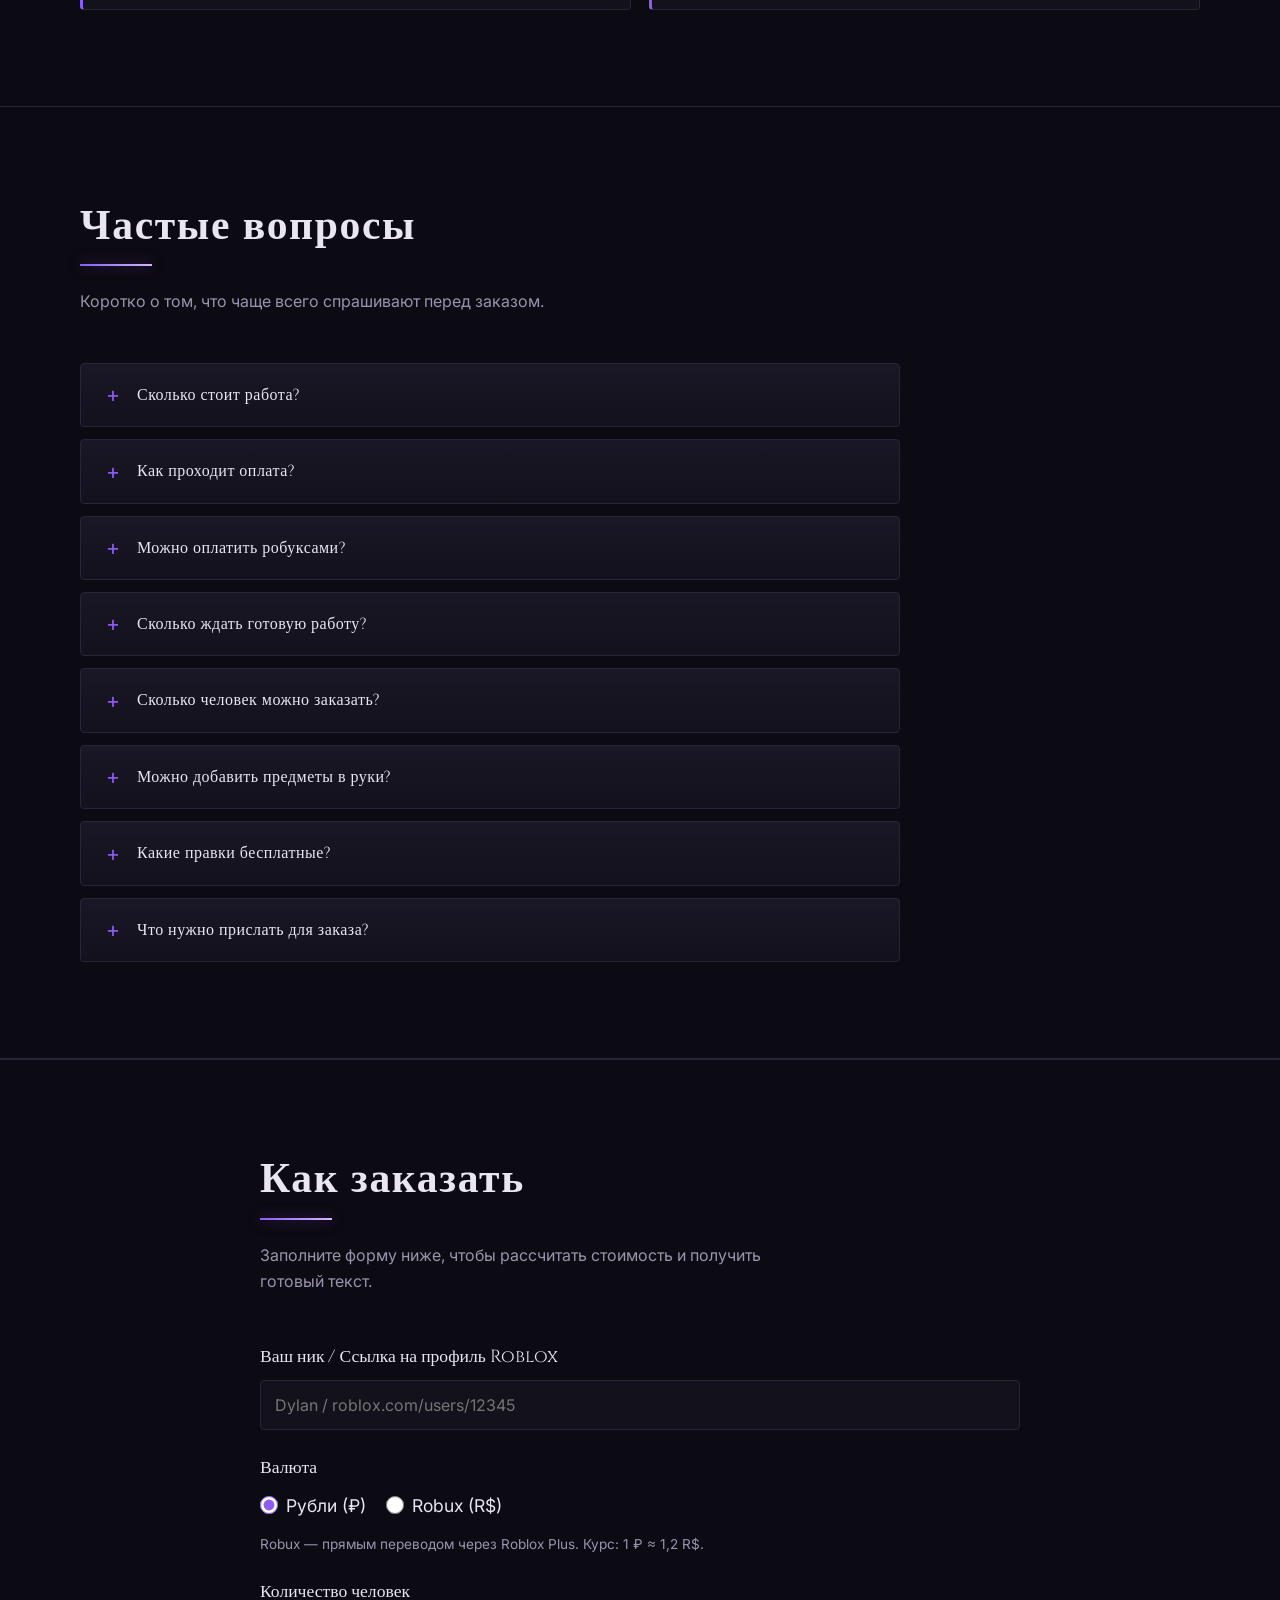
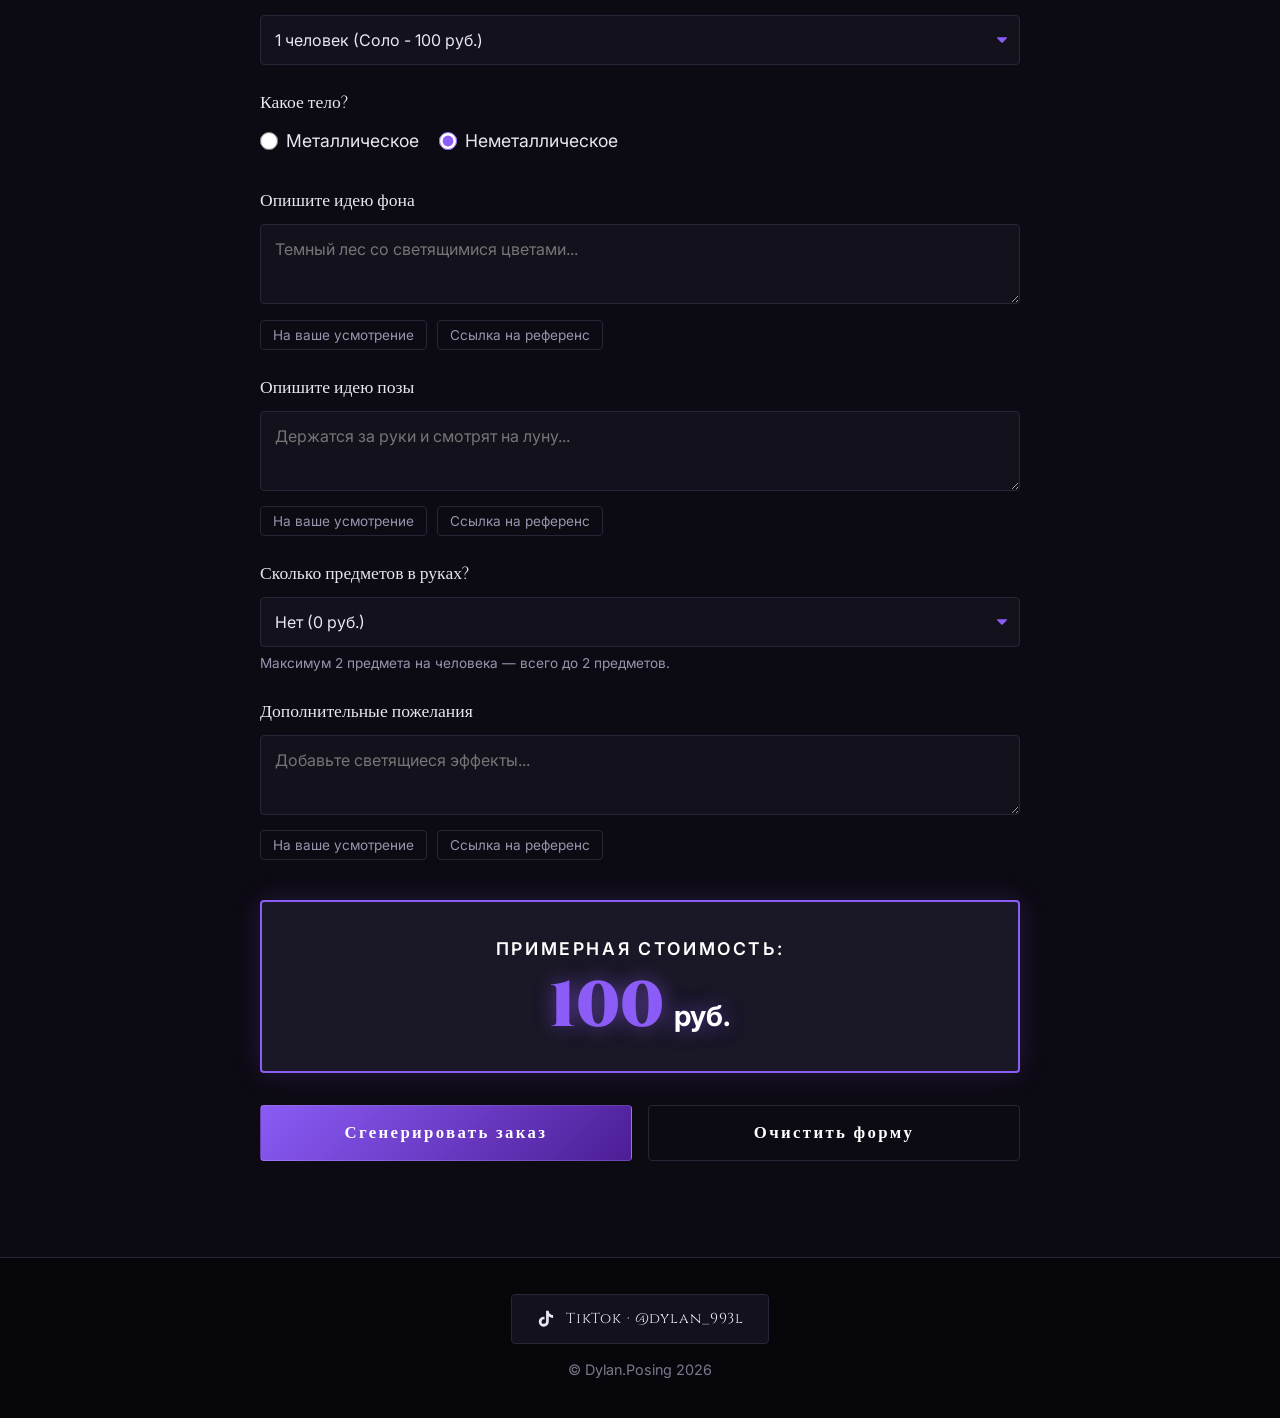
==== commit 507e9320: "Site update 2026-11-23 23:41" ====
--- a/index.html
+++ b/index.html
@@ -680,7 +680,12 @@
       padding-inline: 10px;
     }
   }
-  @media (max-width: 400px) {
+  @media (max-width: 640px) {
+    /* на телефонах оставляем только ключевые ссылки */
+    .topbar__nav a[data-section="portfolio"],
+    .topbar__nav a[data-section="faq"] { display: none; }
+  }
+  @media (max-width: 480px) {
     .topbar__inner { gap: 6px; }
     .topbar__brand { font-size: .92rem; letter-spacing: .04em; }
     .topbar__nav a { padding: 7px 6px; font-size: .76rem; }
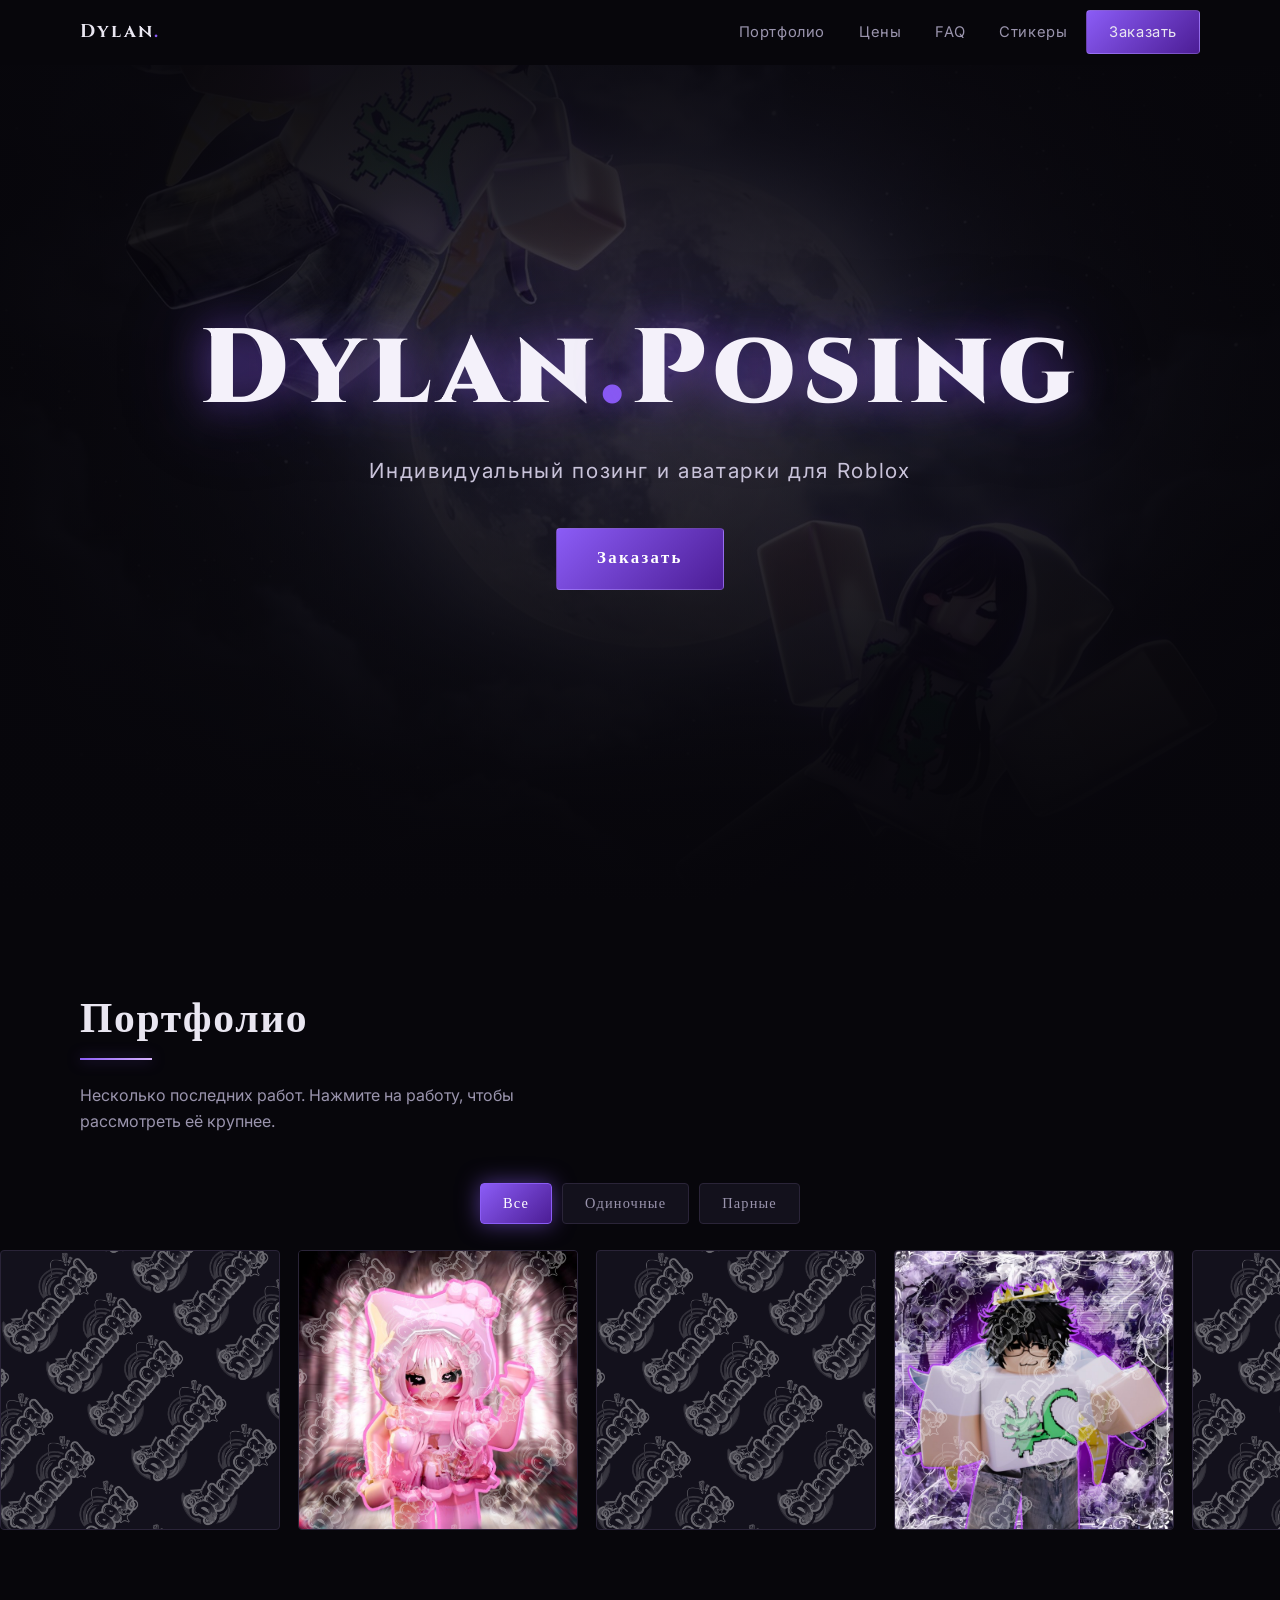
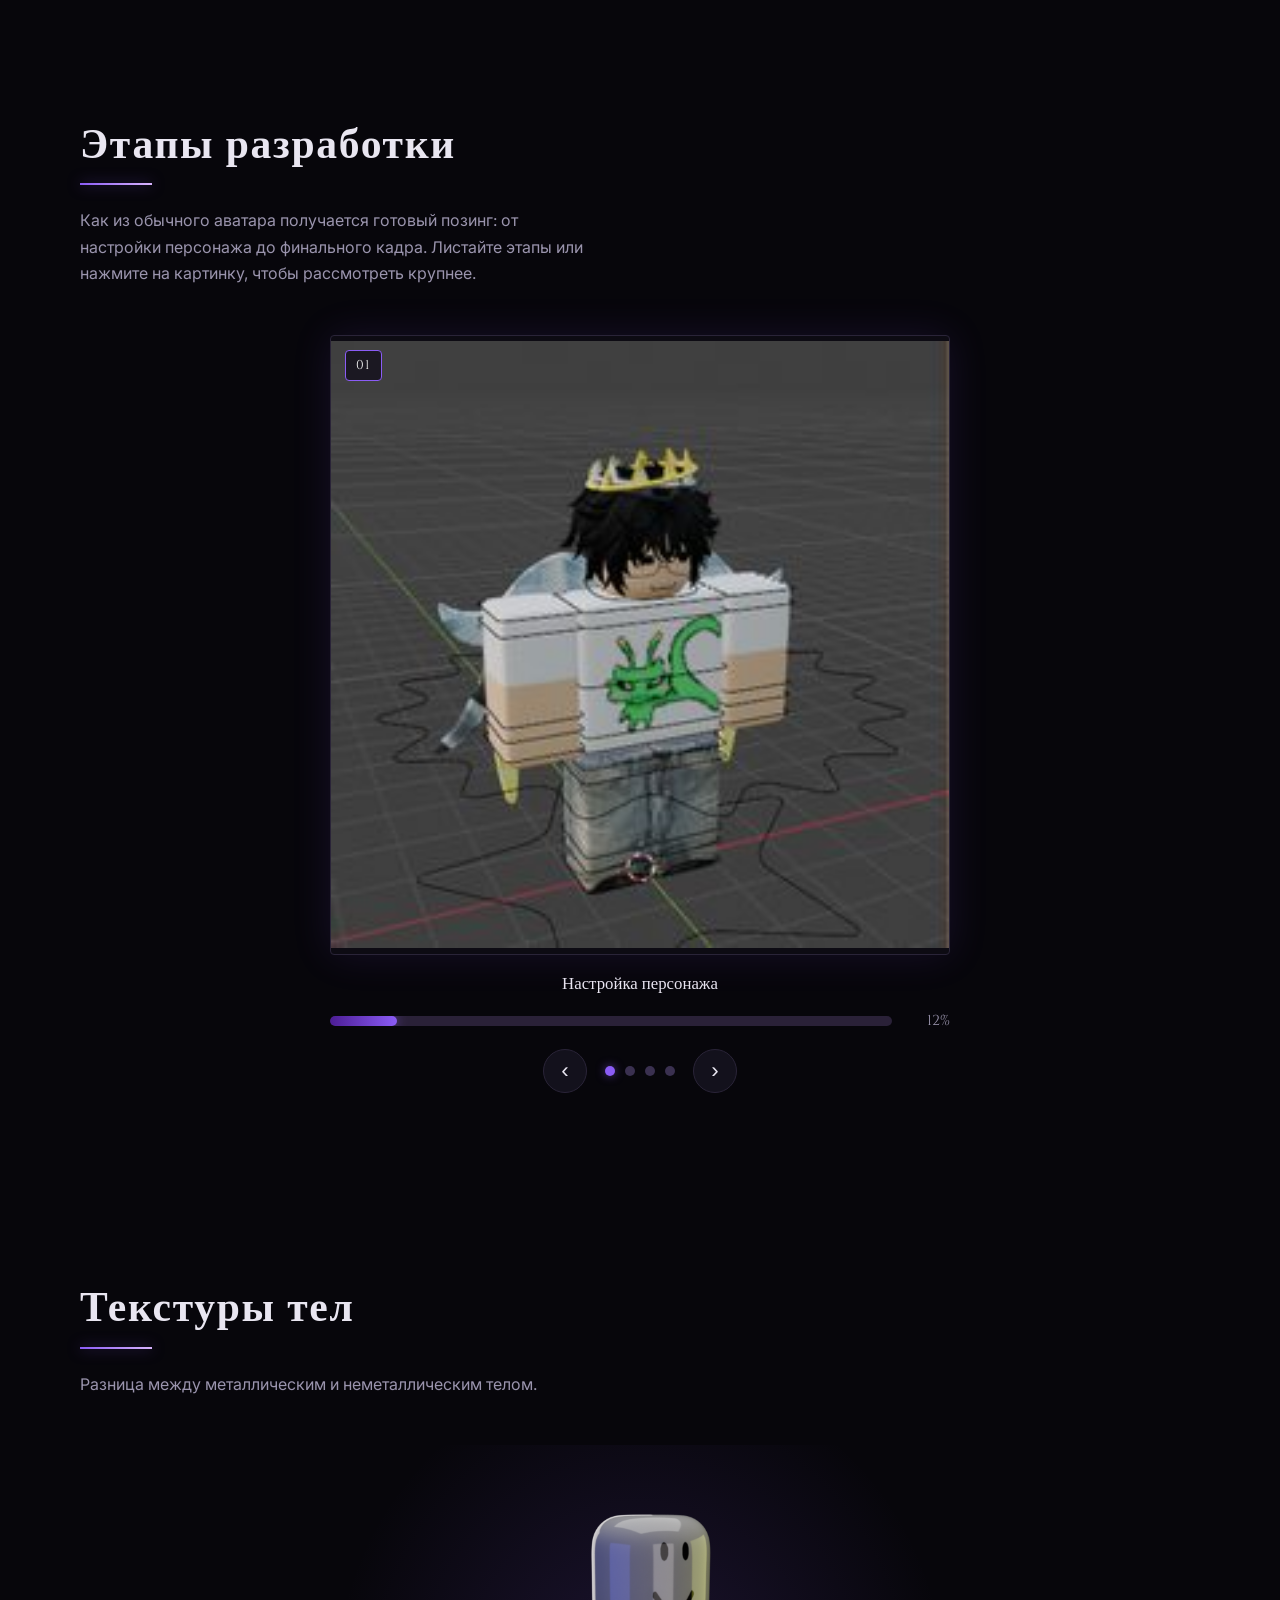
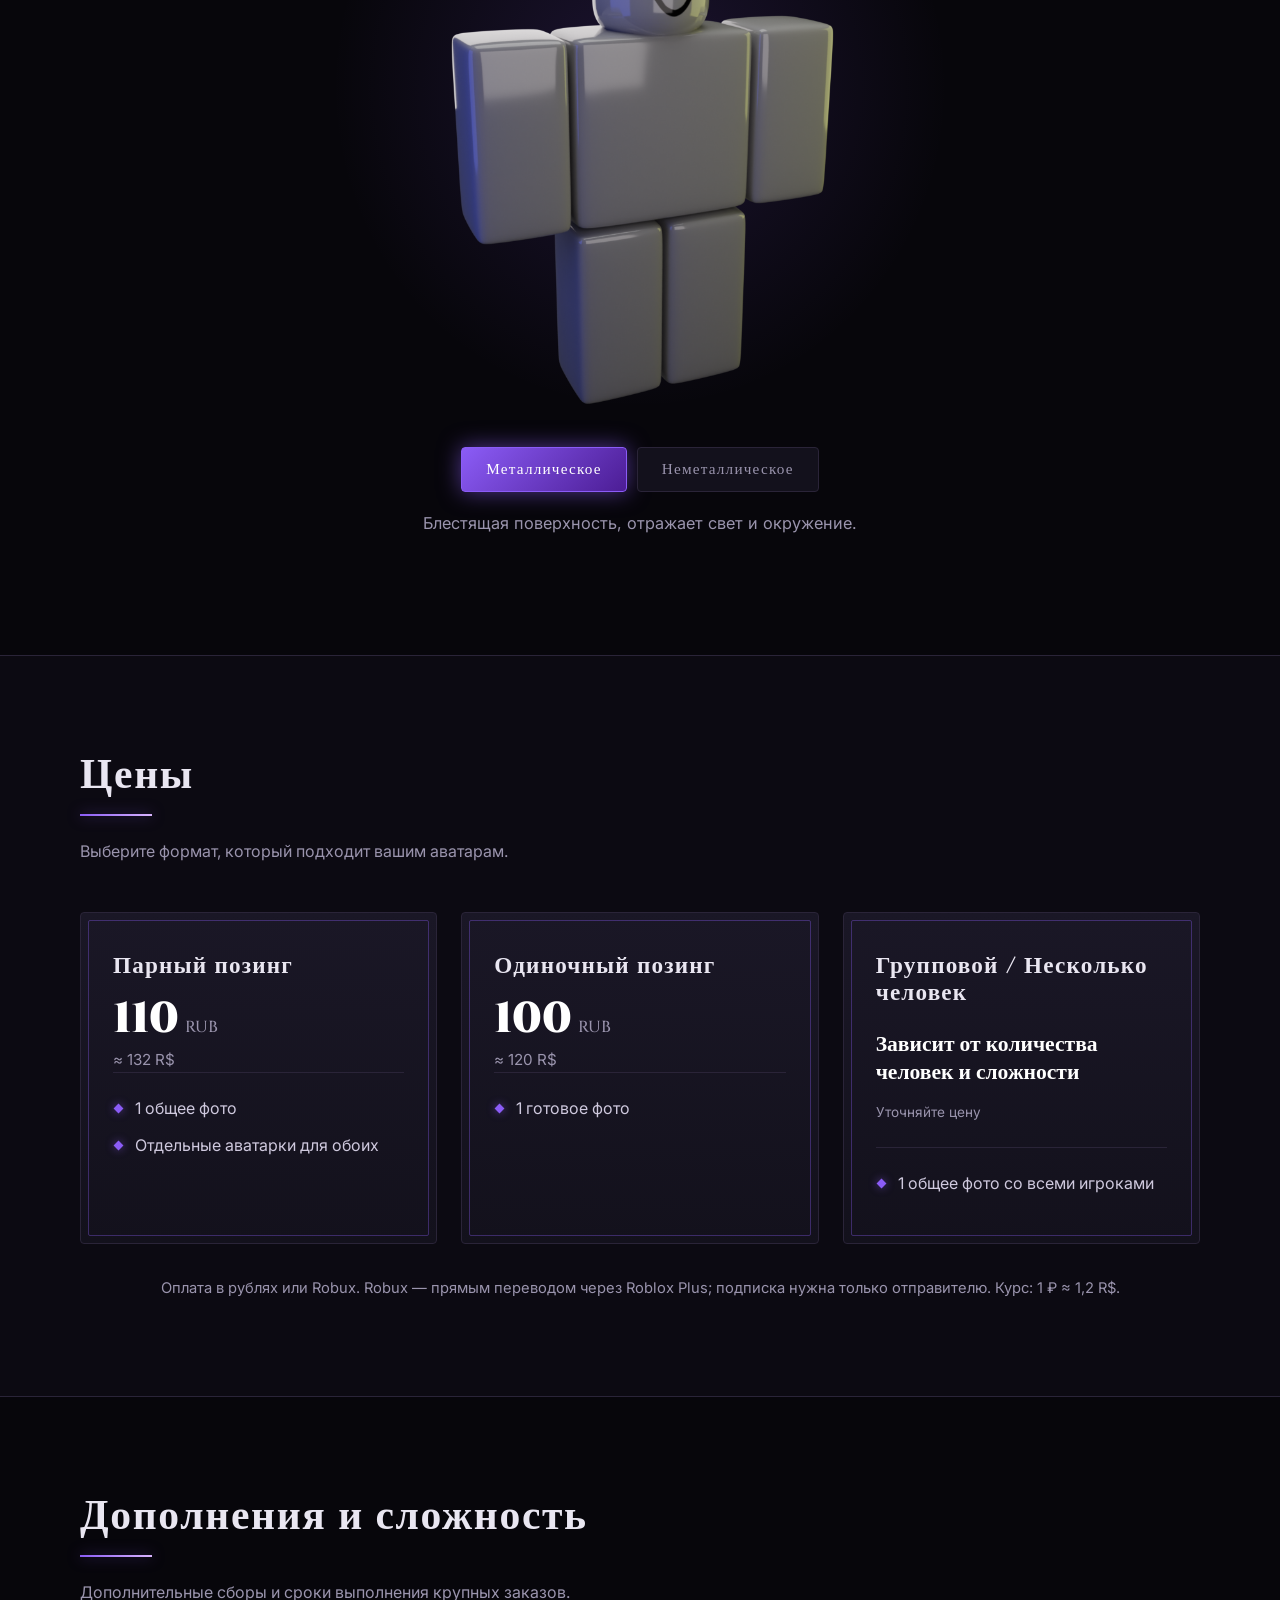
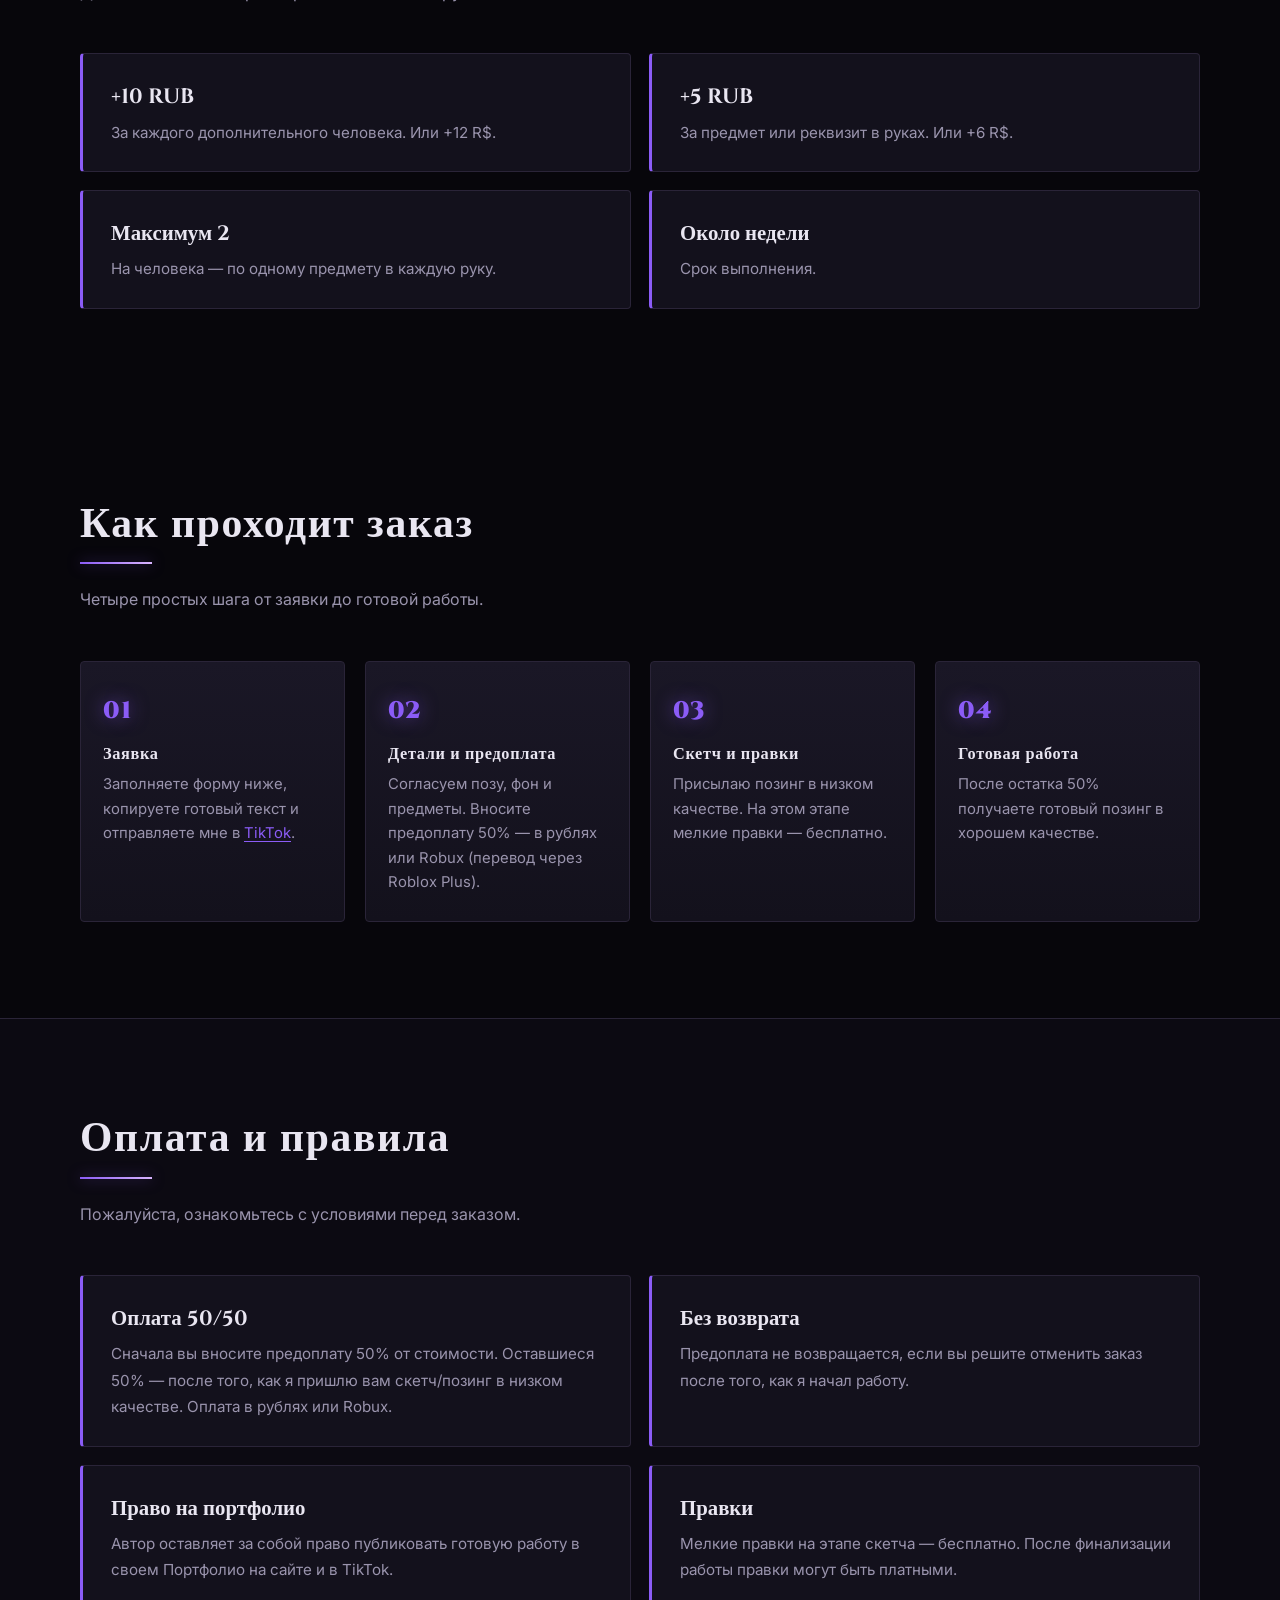
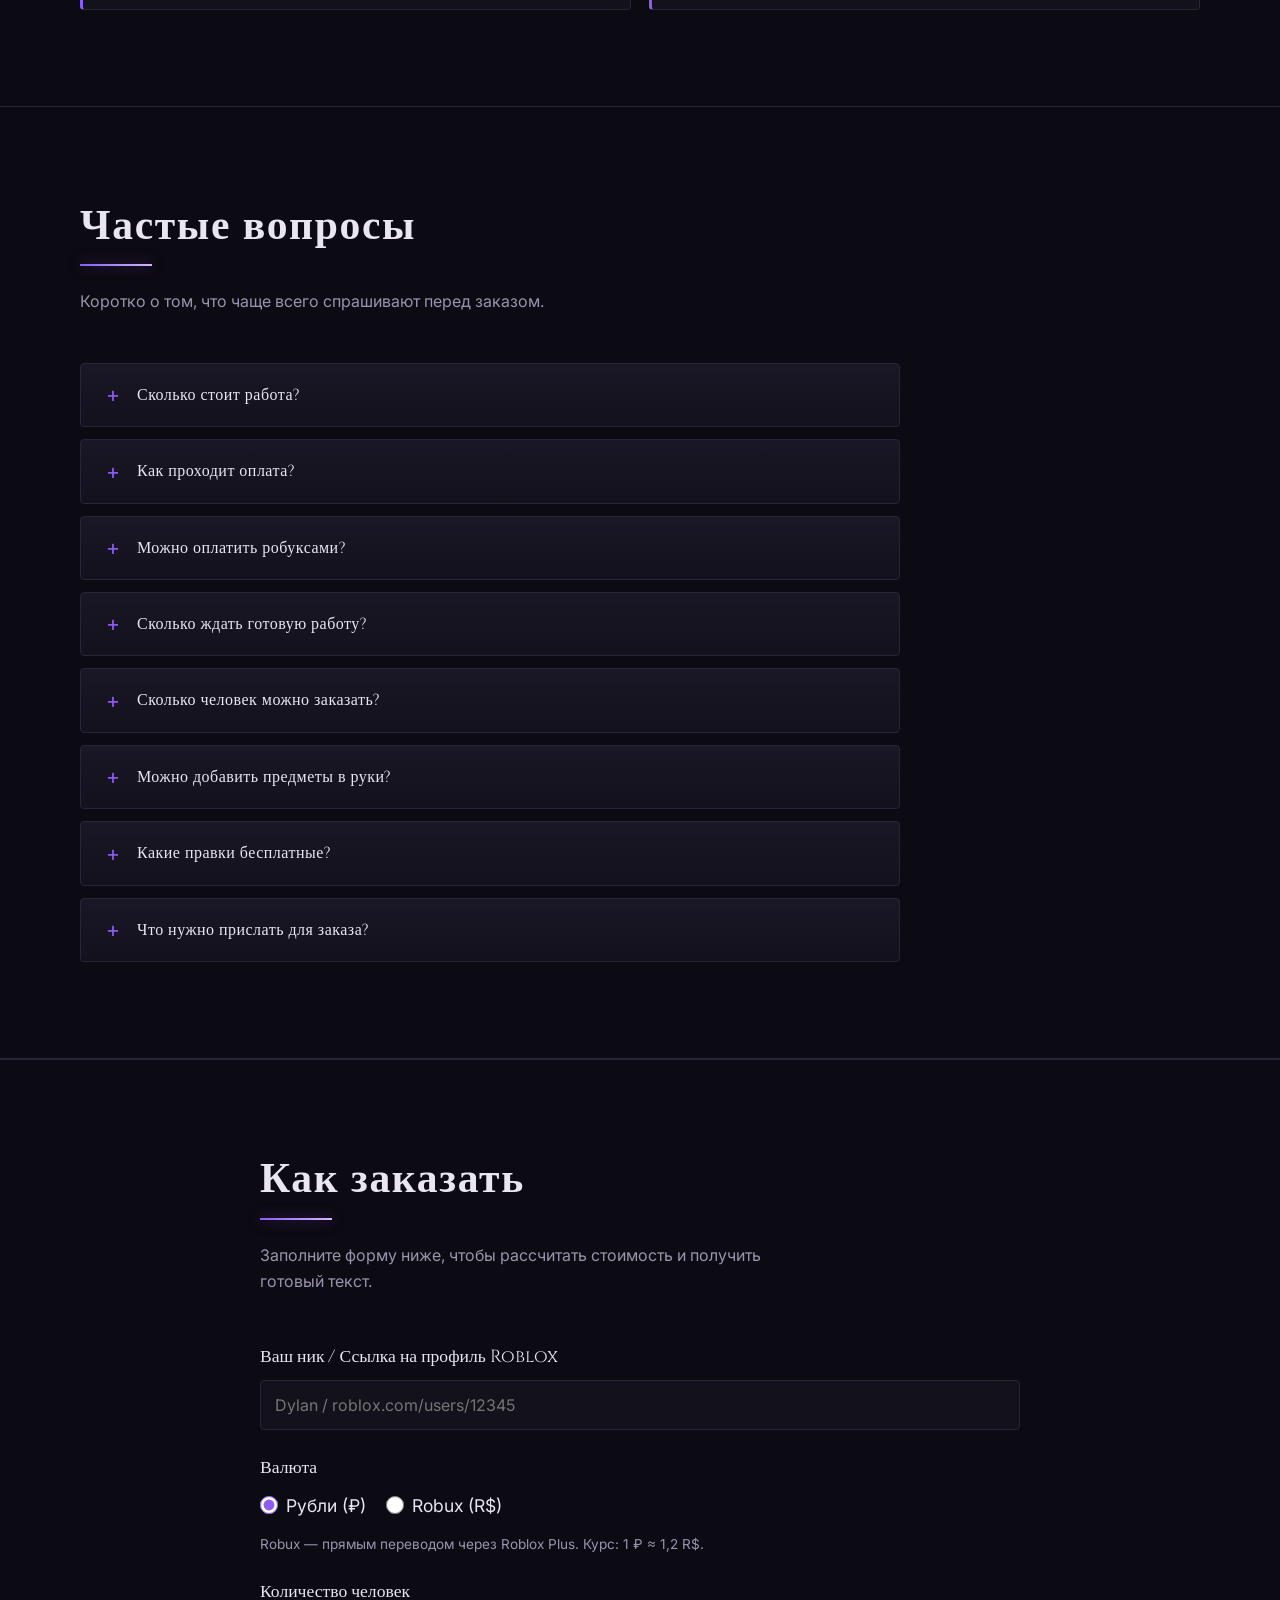
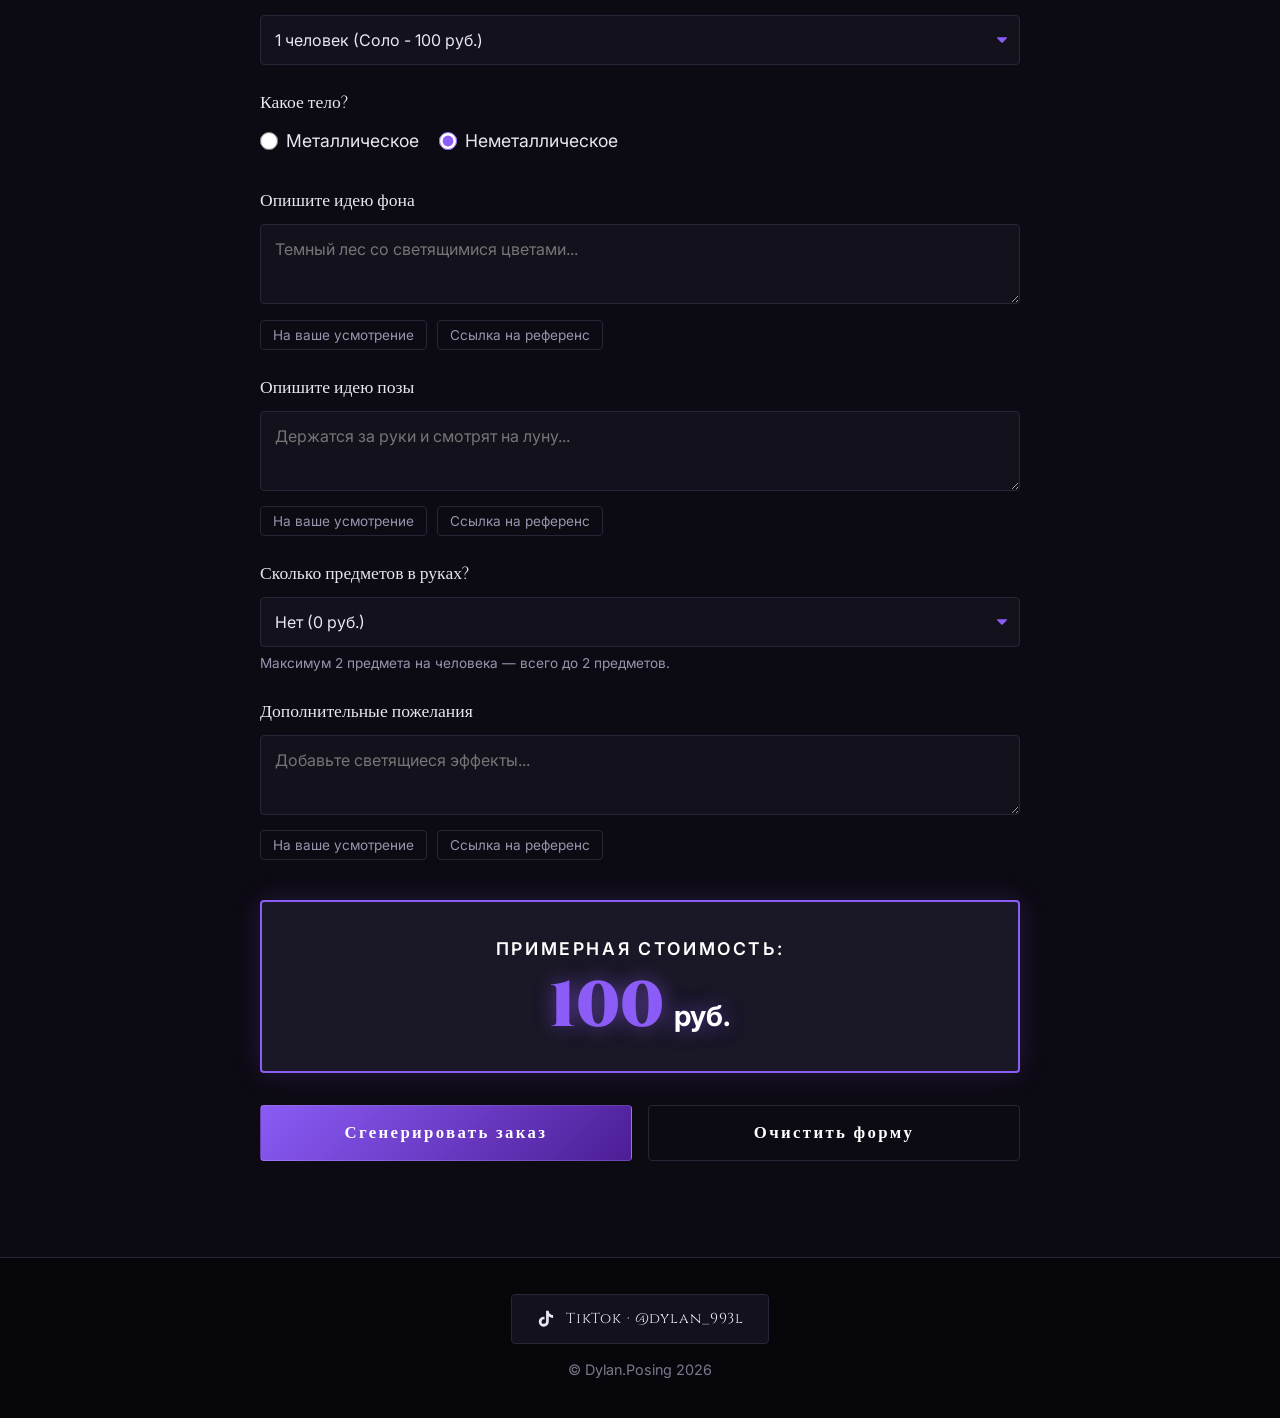
==== commit 7f0cb0eb: "Site update 2026-11-23 23:42" ====
--- a/index.html
+++ b/index.html
@@ -692,6 +692,13 @@
     .topbar__nav a::after { left: 6px; right: 6px; }
     .topbar__nav .topbar__cta { padding: 7px 10px; }
   }
+  @media (max-width: 380px) {
+    .topbar__brand { font-size: .86rem; letter-spacing: .02em; }
+    .topbar__nav { gap: 2px; }
+    .topbar__nav a { padding: 7px 5px; font-size: .72rem; }
+    .topbar__nav a::after { left: 5px; right: 5px; }
+    .topbar__nav .topbar__cta { padding: 7px 8px; }
+  }
   @media (prefers-reduced-motion: reduce) {
     html { scroll-behavior: auto; }
     .gallery-track { animation: none; }
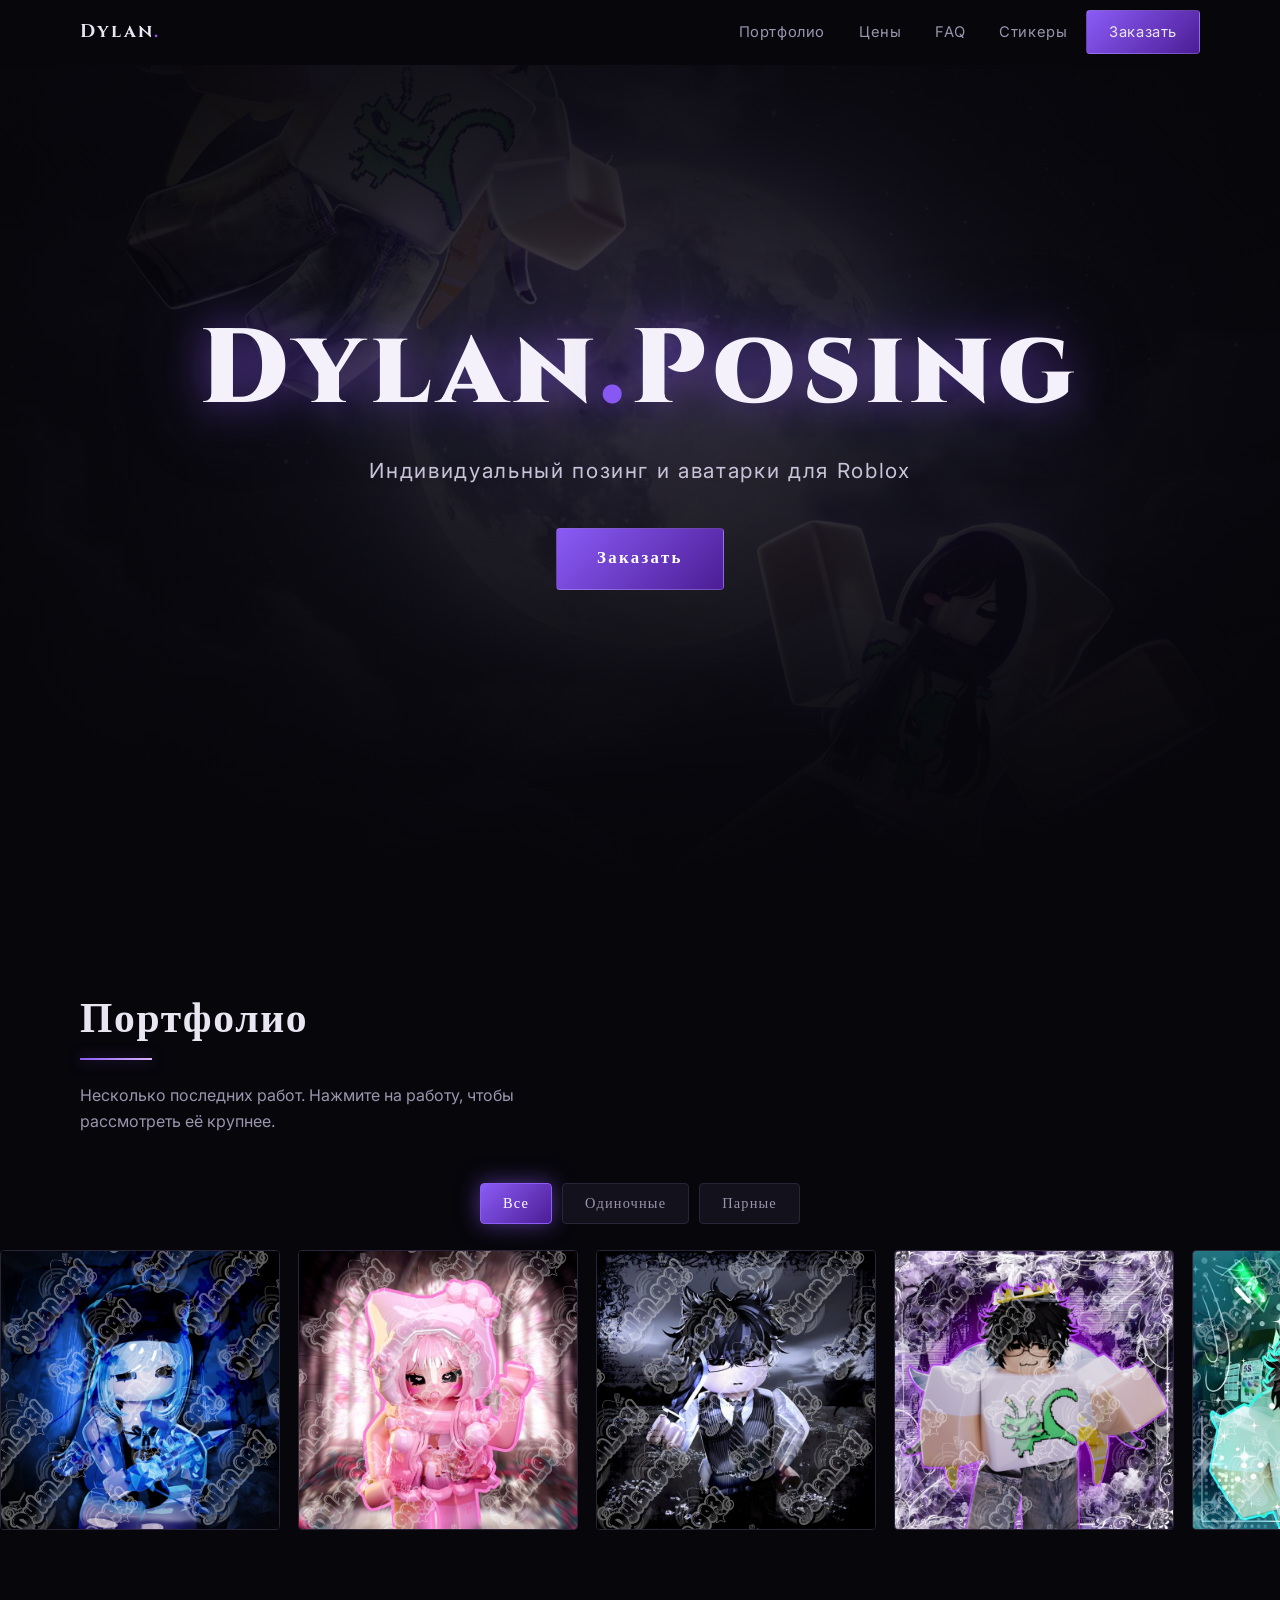
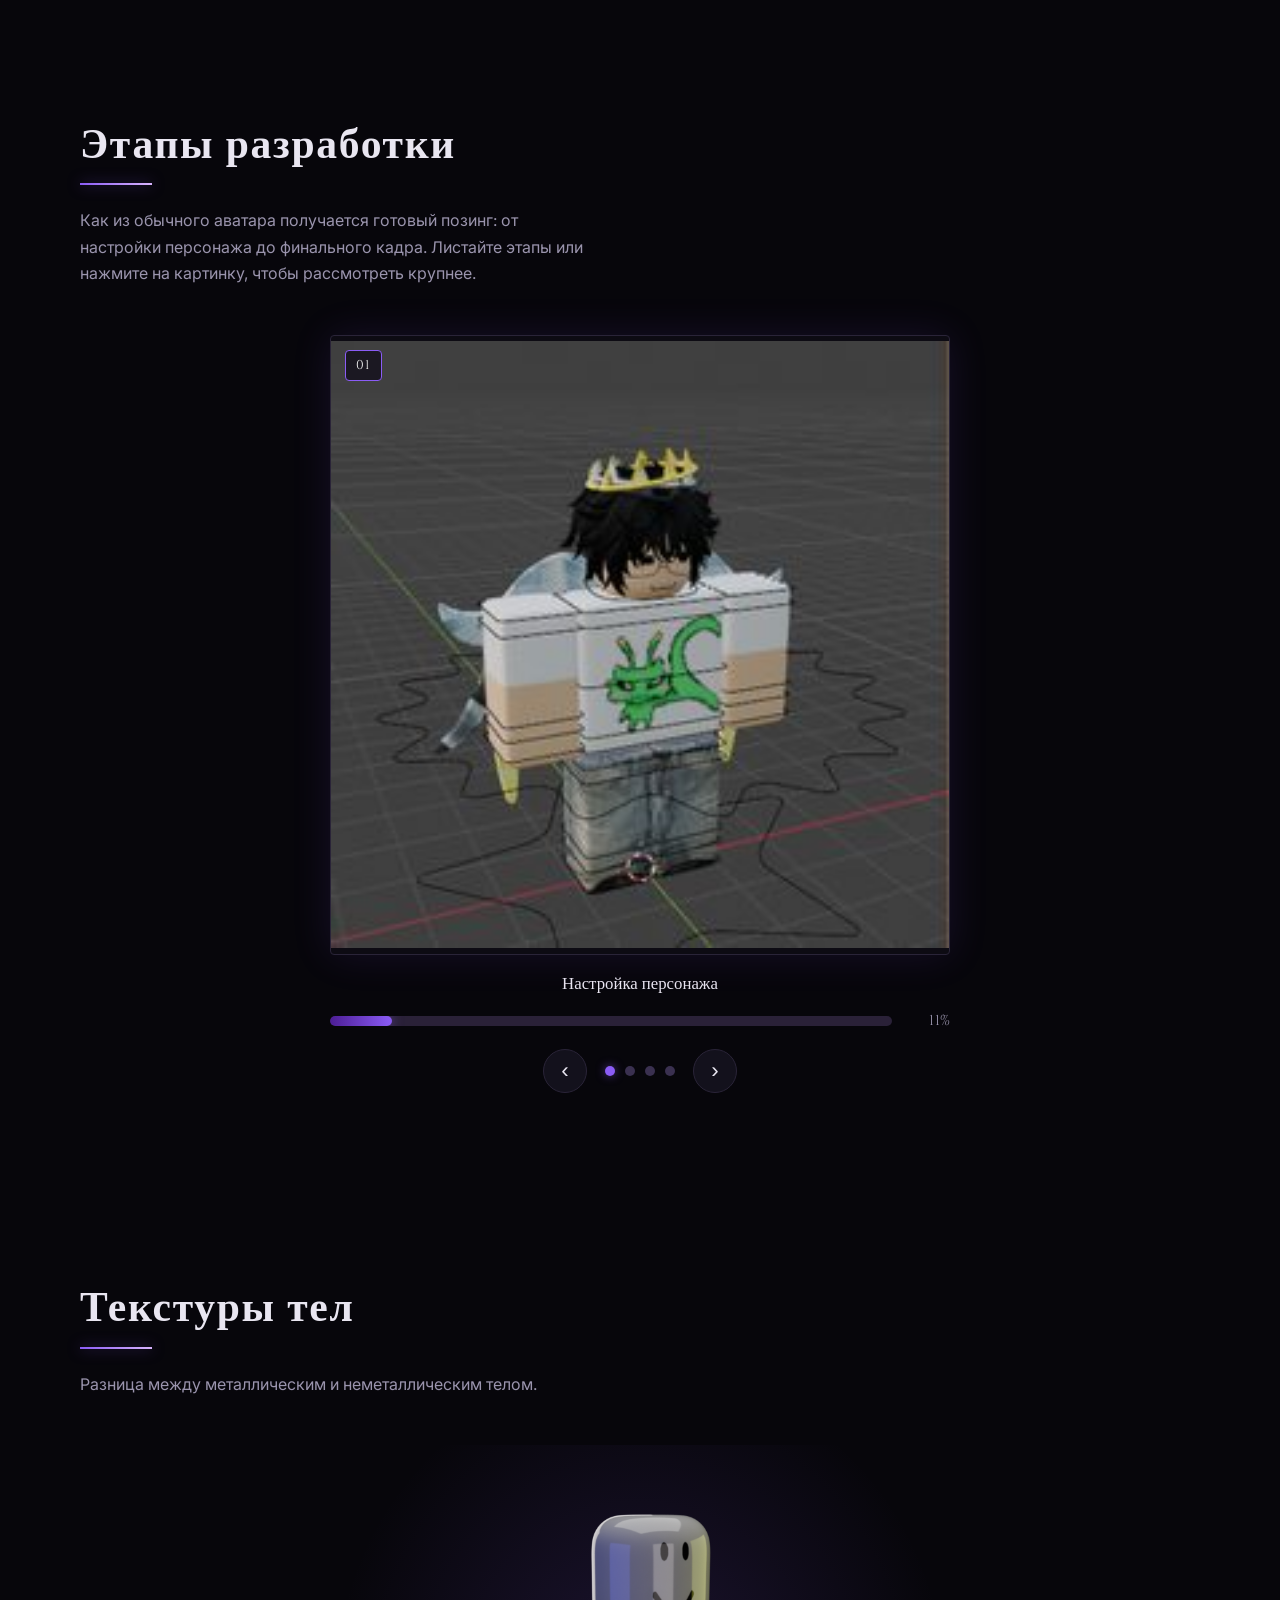
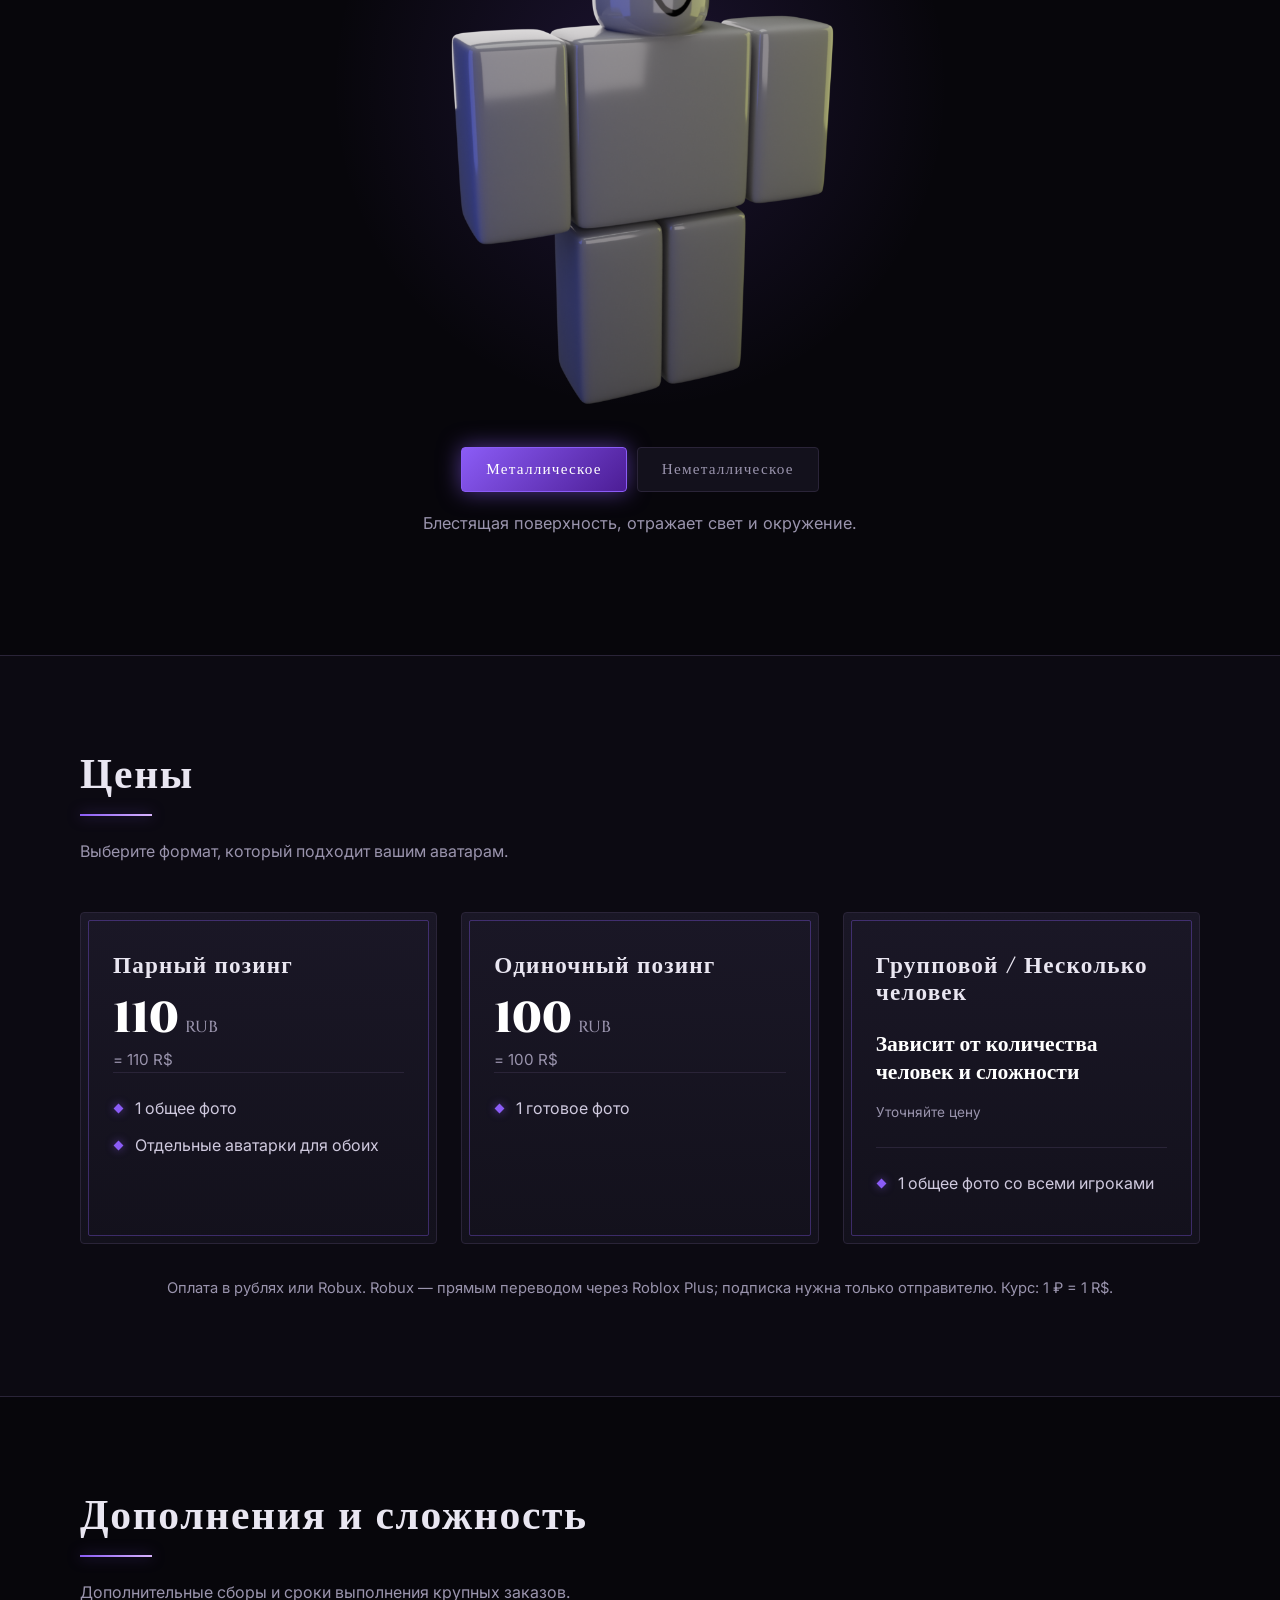
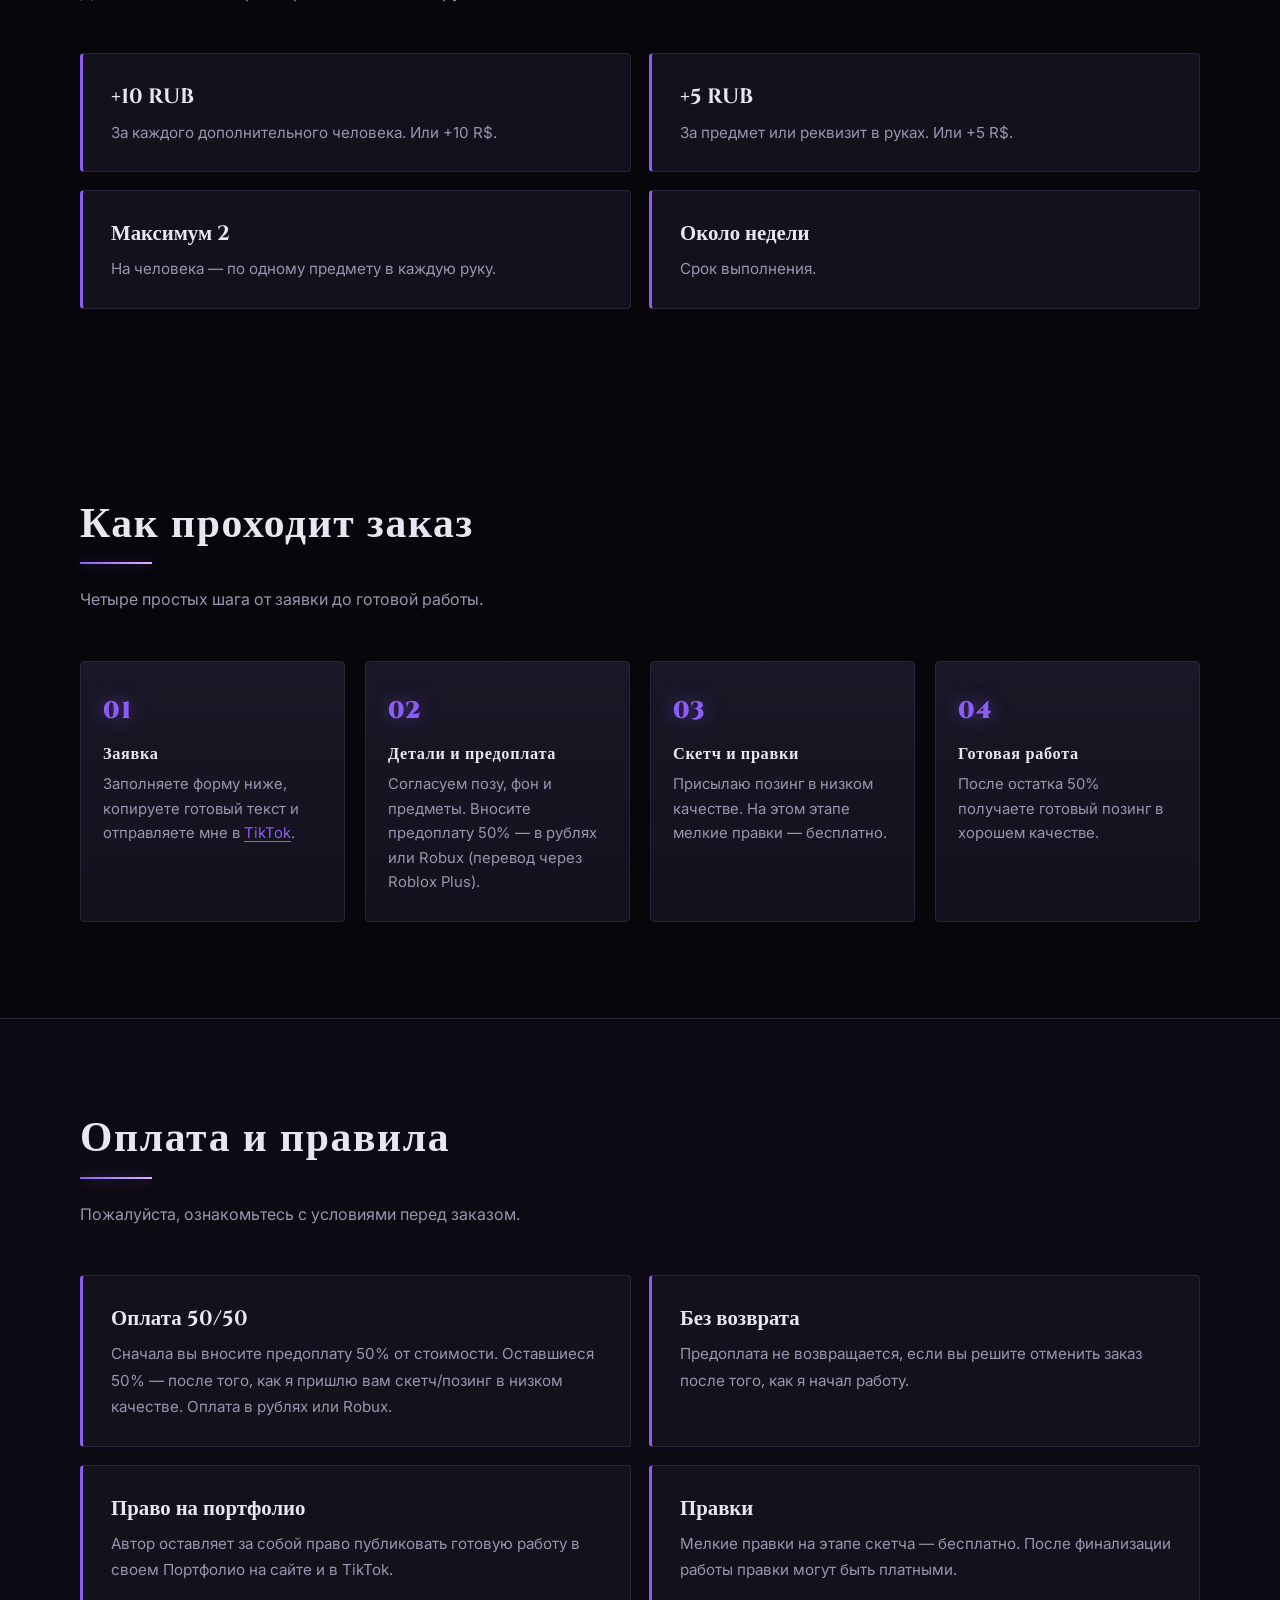
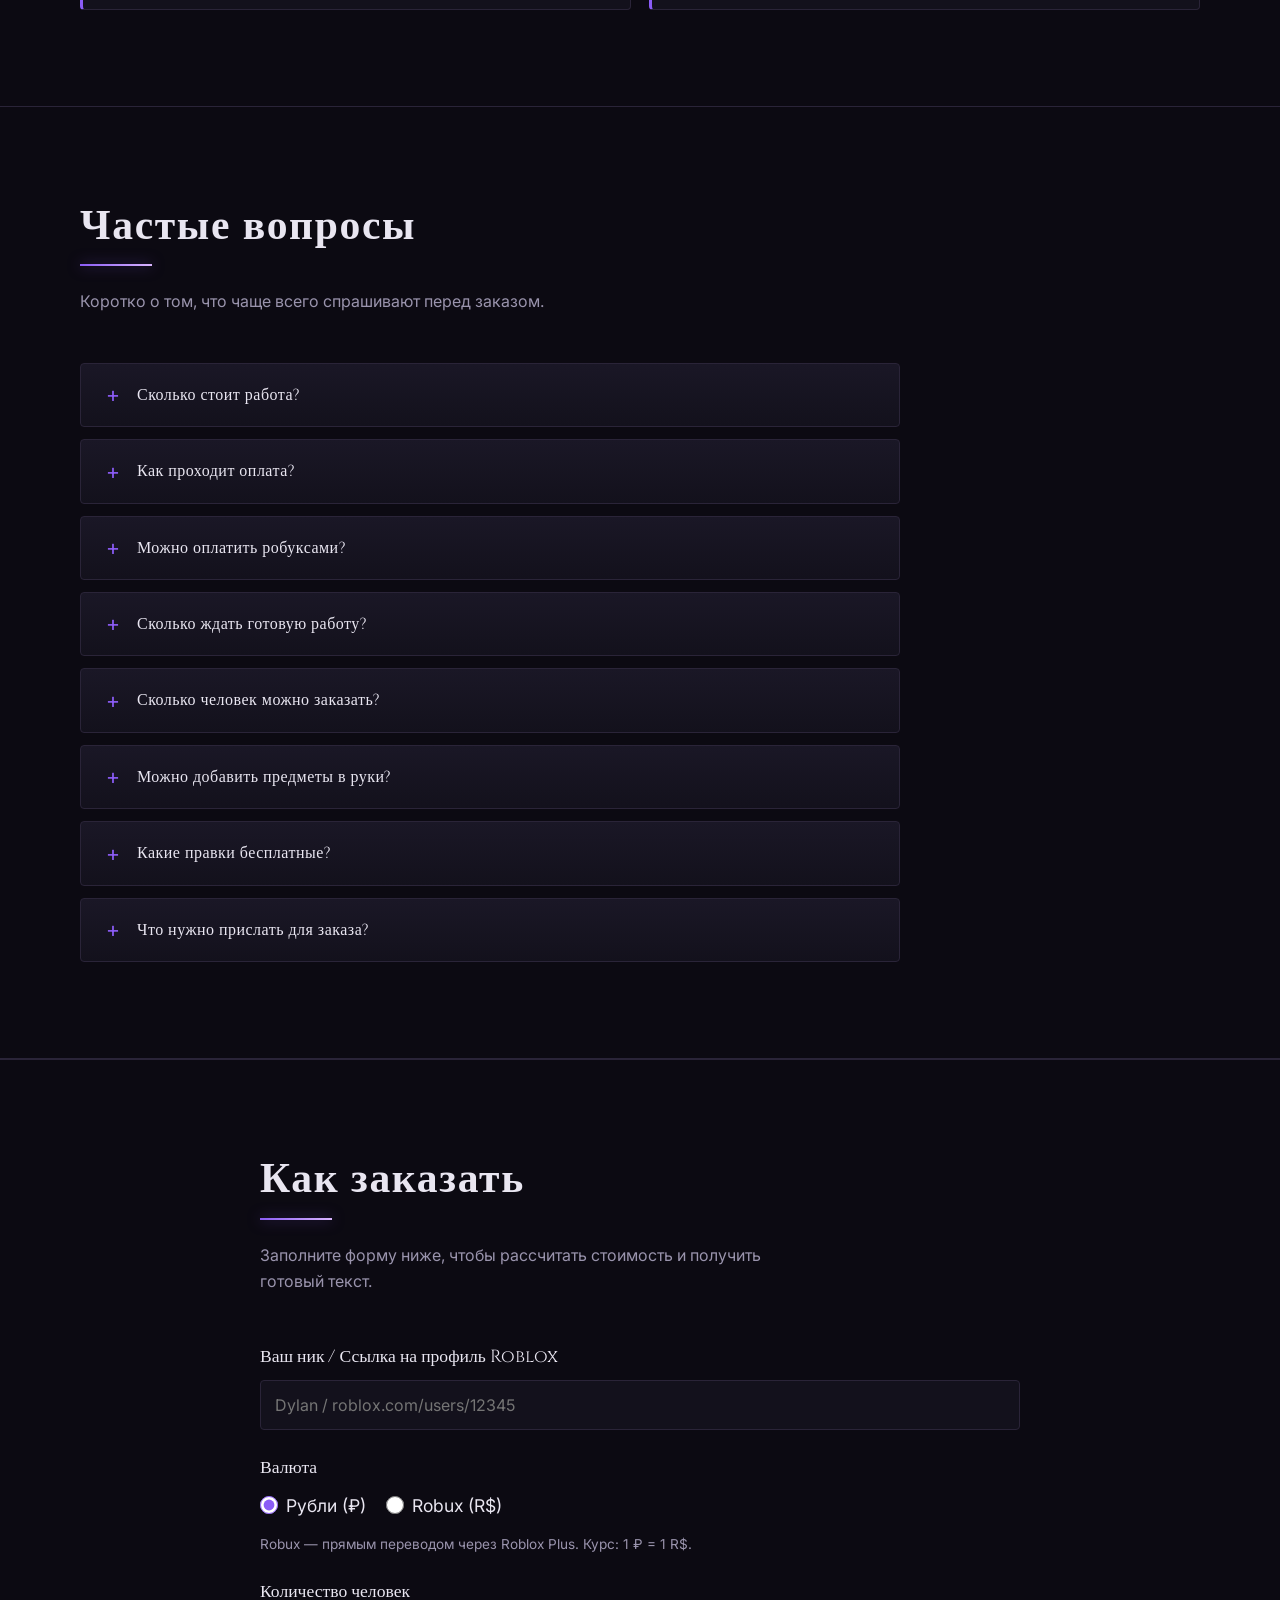
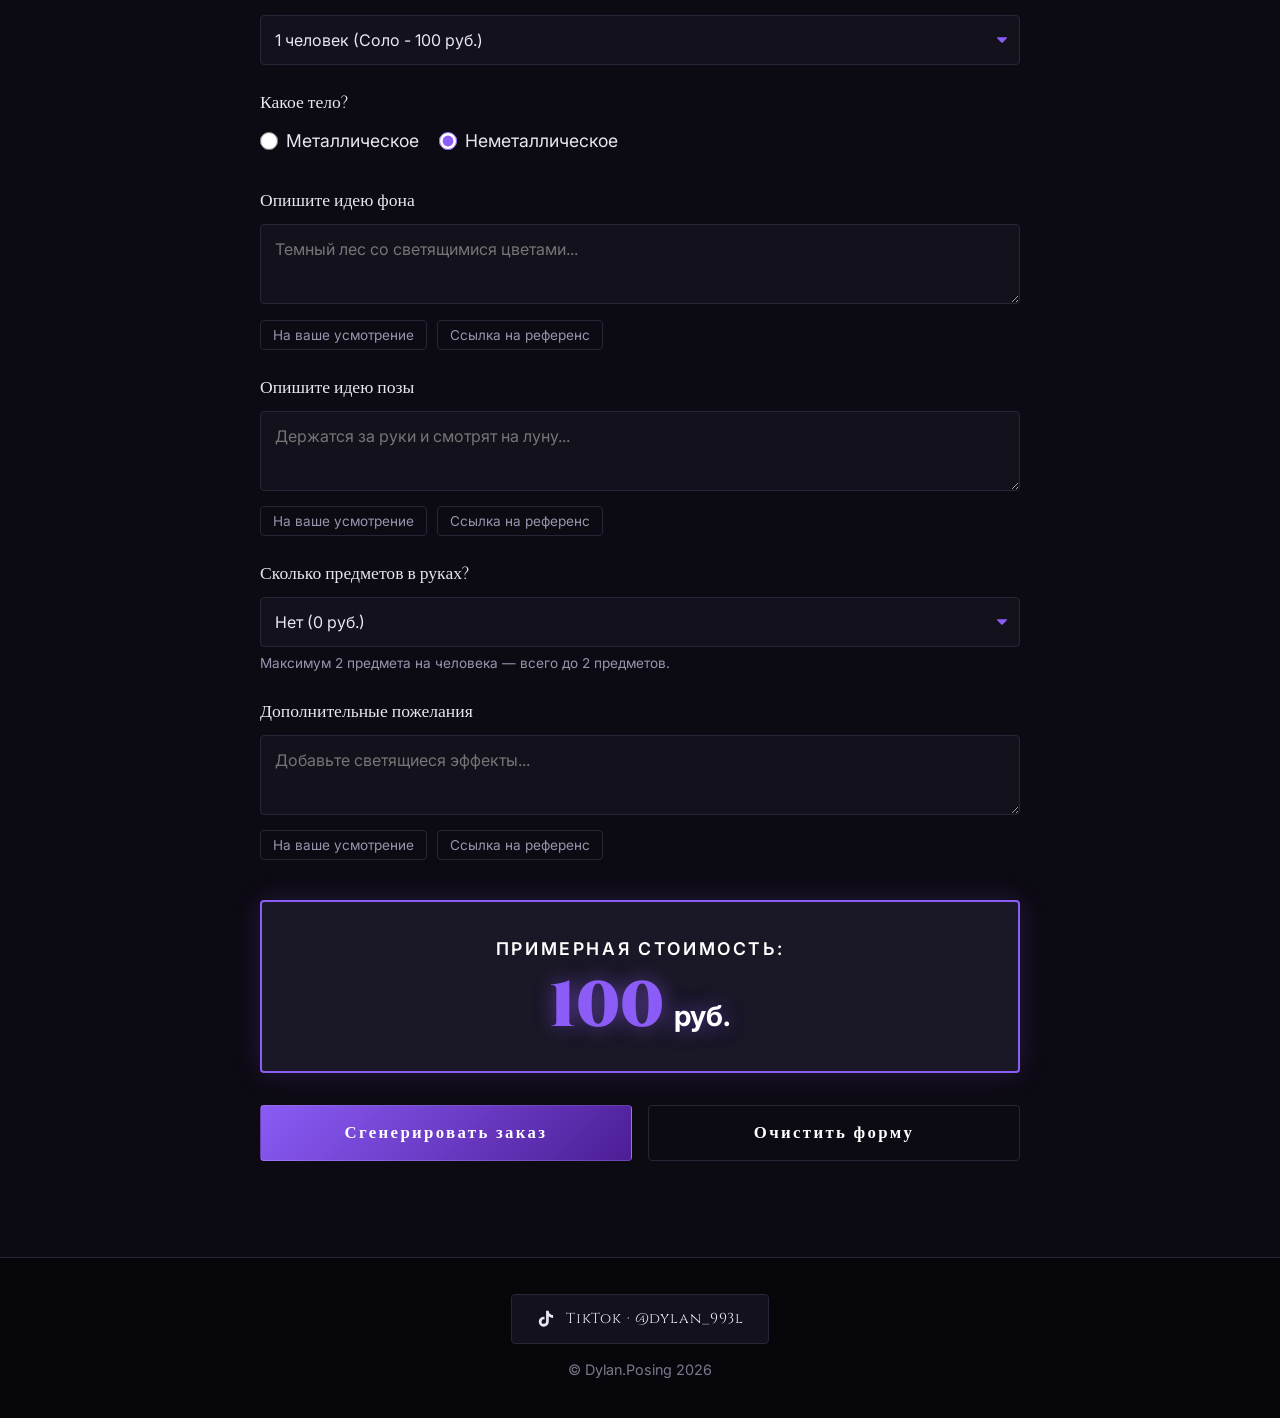
==== commit 6ff39e56: "Site update 2026-11-26 11:55" ====
--- a/index.html
+++ b/index.html
@@ -4,12 +4,12 @@
 <meta charset="UTF-8">
 <meta name="viewport" content="width=device-width, initial-scale=1">
 <title>Dylan.Posing | Индивидуальный позинг и аватарки для Roblox</title>
-<meta name="description" content="Индивидуальный позинг и аватарки для Roblox: парный и одиночный позинг, текстуры тел. Заказ от 100 руб. или 120 R$, оплата в рублях или Robux.">
+<meta name="description" content="Индивидуальный позинг и аватарки для Roblox: парный и одиночный позинг, текстуры тел. Заказ от 100 руб. или 100 R$, оплата в рублях или Robux.">
 <meta property="og:type" content="website">
 <meta property="og:site_name" content="Dylan.Posing">
 <meta property="og:locale" content="ru_RU">
 <meta property="og:title" content="Dylan.Posing | Индивидуальный позинг и аватарки для Roblox">
-<meta property="og:description" content="Парный и одиночный позинг, текстуры тел. Заказ от 100 ₽ / 120 R$, оплата в рублях или Robux через Roblox Plus.">
+<meta property="og:description" content="Парный и одиночный позинг, текстуры тел. Заказ от 100 ₽ / 100 R$, оплата в рублях или Robux через Roblox Plus.">
 <meta property="og:url" content="https://dylan-posing.online/">
 <meta property="og:image" content="https://dylan-posing.online/og-cover.jpg">
 <meta property="og:image:width" content="1200">
@@ -17,7 +17,7 @@
 <meta property="og:image:alt" content="Работа Dylan.Posing — пара персонажей Roblox">
 <meta name="twitter:card" content="summary_large_image">
 <meta name="twitter:title" content="Dylan.Posing | Индивидуальный позинг и аватарки для Roblox">
-<meta name="twitter:description" content="Парный и одиночный позинг, текстуры тел. Заказ от 100 ₽ / 120 R$, оплата в рублях или Robux через Roblox Plus.">
+<meta name="twitter:description" content="Парный и одиночный позинг, текстуры тел. Заказ от 100 ₽ / 100 R$, оплата в рублях или Robux через Roblox Plus.">
 <meta name="twitter:image" content="https://dylan-posing.online/og-cover.jpg">
 <link rel="canonical" href="https://dylan-posing.online/">
 <link rel="preconnect" href="https://fonts.googleapis.com">
@@ -1082,7 +1082,7 @@
         <article class="card">
           <h3>Парный позинг</h3>
           <div class="price">110<small>RUB</small></div>
-          <div class="price-alt">≈ 132 R$</div>
+          <div class="price-alt">= 110 R$</div>
           <ul>
             <li>1 общее фото</li>
             <li>Отдельные аватарки для обоих</li>
@@ -1092,7 +1092,7 @@
         <article class="card">
           <h3>Одиночный позинг</h3>
           <div class="price">100<small>RUB</small></div>
-          <div class="price-alt">≈ 120 R$</div>
+          <div class="price-alt">= 100 R$</div>
           <ul>
             <li>1 готовое фото</li>
           </ul>
@@ -1108,7 +1108,7 @@
         </article>
       </div>
 
-      <p class="pay-note">Оплата в рублях или Robux. Robux — прямым переводом через Roblox Plus; подписка нужна только отправителю. Курс: 1 ₽ ≈ 1,2 R$.</p>
+      <p class="pay-note">Оплата в рублях или Robux. Robux — прямым переводом через Roblox Plus; подписка нужна только отправителю. Курс: 1 ₽ = 1 R$.</p>
     </div>
   </section>
 
@@ -1122,11 +1122,11 @@
       <div class="addons-grid">
         <div class="addon">
           <strong>+10 RUB</strong>
-          <span>За каждого дополнительного человека. Или +12 R$.</span>
+          <span>За каждого дополнительного человека. Или +10 R$.</span>
         </div>
         <div class="addon">
           <strong>+5 RUB</strong>
-          <span>За предмет или реквизит в руках. Или +6 R$.</span>
+          <span>За предмет или реквизит в руках. Или +5 R$.</span>
         </div>
         <div class="addon">
           <strong>Максимум 2</strong>
@@ -1206,7 +1206,7 @@
       <div class="faq-list">
         <details class="faq-item">
           <summary>Сколько стоит работа?</summary>
-          <p>Одиночный позинг — 100 руб. (120 R$), парный — 110 руб. (132 R$). Каждый следующий человек +10 руб. (+12 R$), предмет в руках +5 руб. (+6 R$). Оплата в рублях или Robux.</p>
+          <p>Одиночный позинг — 100 руб. (100 R$), парный — 110 руб. (110 R$). Каждый следующий человек +10 руб. (+10 R$), предмет в руках +5 руб. (+5 R$). Оплата в рублях или Robux.</p>
         </details>
         <details class="faq-item">
           <summary>Как проходит оплата?</summary>
@@ -1214,7 +1214,7 @@
         </details>
         <details class="faq-item">
           <summary>Можно оплатить робуксами?</summary>
-          <p>Да. Robux переводится напрямую через Roblox Plus — по нику, без геймпассов. Подписка Roblox Plus нужна только отправителю, получателю подойдёт любой аккаунт. Курс: 1 ₽ ≈ 1,2 R$.</p>
+          <p>Да. Robux переводится напрямую через Roblox Plus — по нику, без геймпассов. Подписка Roblox Plus нужна только отправителю, получателю подойдёт любой аккаунт. Курс: 1 ₽ = 1 R$.</p>
         </details>
         <details class="faq-item">
           <summary>Сколько ждать готовую работу?</summary>
@@ -1226,7 +1226,7 @@
         </details>
         <details class="faq-item">
           <summary>Можно добавить предметы в руки?</summary>
-          <p>Да, до 2 предметов на человека — по одному в каждую руку. Каждый предмет +5 руб. или +6 R$. Предметы я беру из Toolbox в Roblox Studio: если нужного там нет — предложу другой или найду похожий.</p>
+          <p>Да, до 2 предметов на человека — по одному в каждую руку. Каждый предмет +5 руб. или +5 R$. Предметы я беру из Toolbox в Roblox Studio: если нужного там нет — предложу другой или найду похожий.</p>
         </details>
         <details class="faq-item">
           <summary>Какие правки бесплатные?</summary>
@@ -1265,7 +1265,7 @@
               <span>Robux (R$)</span>
             </label>
           </div>
-          <div class="field-hint">Robux — прямым переводом через Roblox Plus. Курс: 1 ₽ ≈ 1,2 R$.</div>
+          <div class="field-hint">Robux — прямым переводом через Roblox Plus. Курс: 1 ₽ = 1 R$.</div>
         </div>
 
         <div class="form-group">
@@ -1663,7 +1663,7 @@
   // ---------- Предметы в руках: максимум 2 на человека ----------
   var PROPS_PER_PERSON = 2;   // у одного персонажа две руки
   var PROPS_PRICE = 5;        // руб. за один предмет
-  var ROBUX_RATE = 1.2;       // 1 руб. = 1,2 R$
+  var ROBUX_RATE = 1;         // 1 руб. = 1 R$
   var PEOPLE_PRICES = { 1: 100, 2: 110, 3: 120, 4: 130, 5: 140, 6: 150, 7: 160, 8: 170 };
 
   function propsWord(n) {
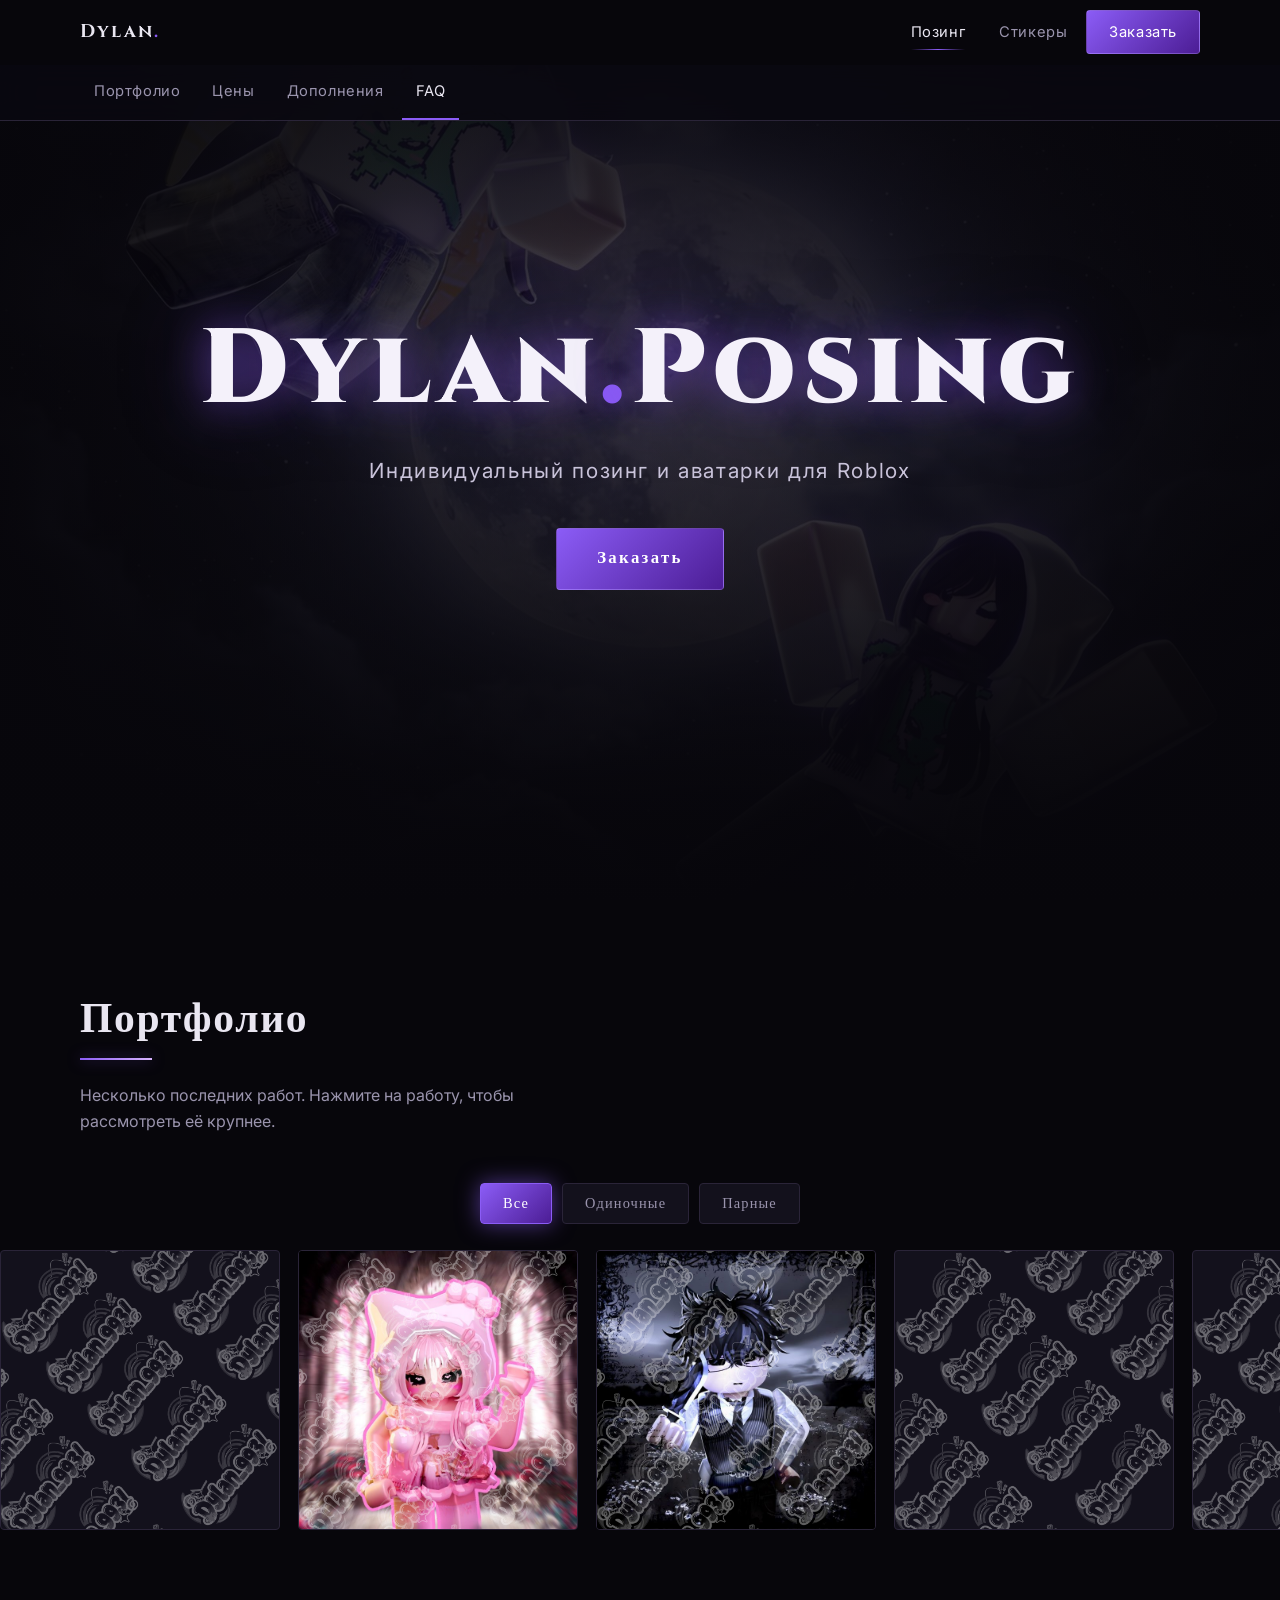
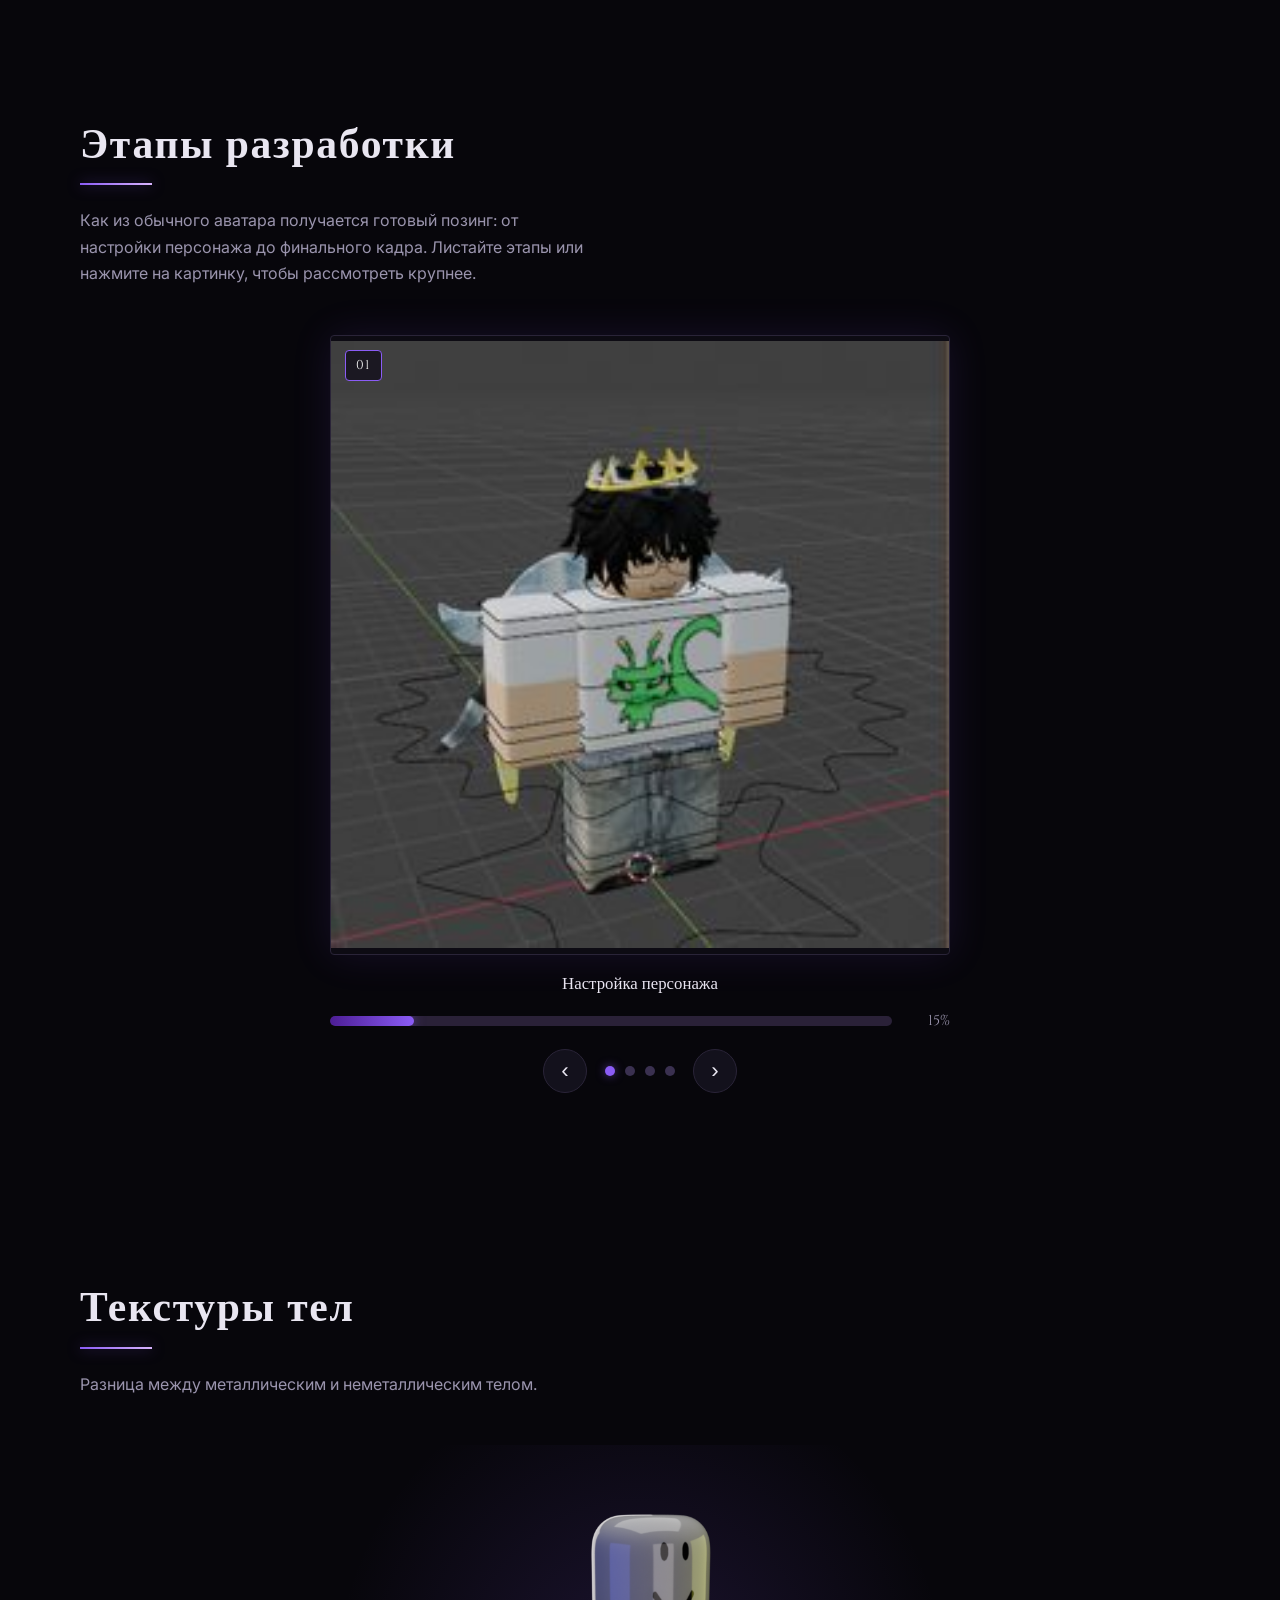
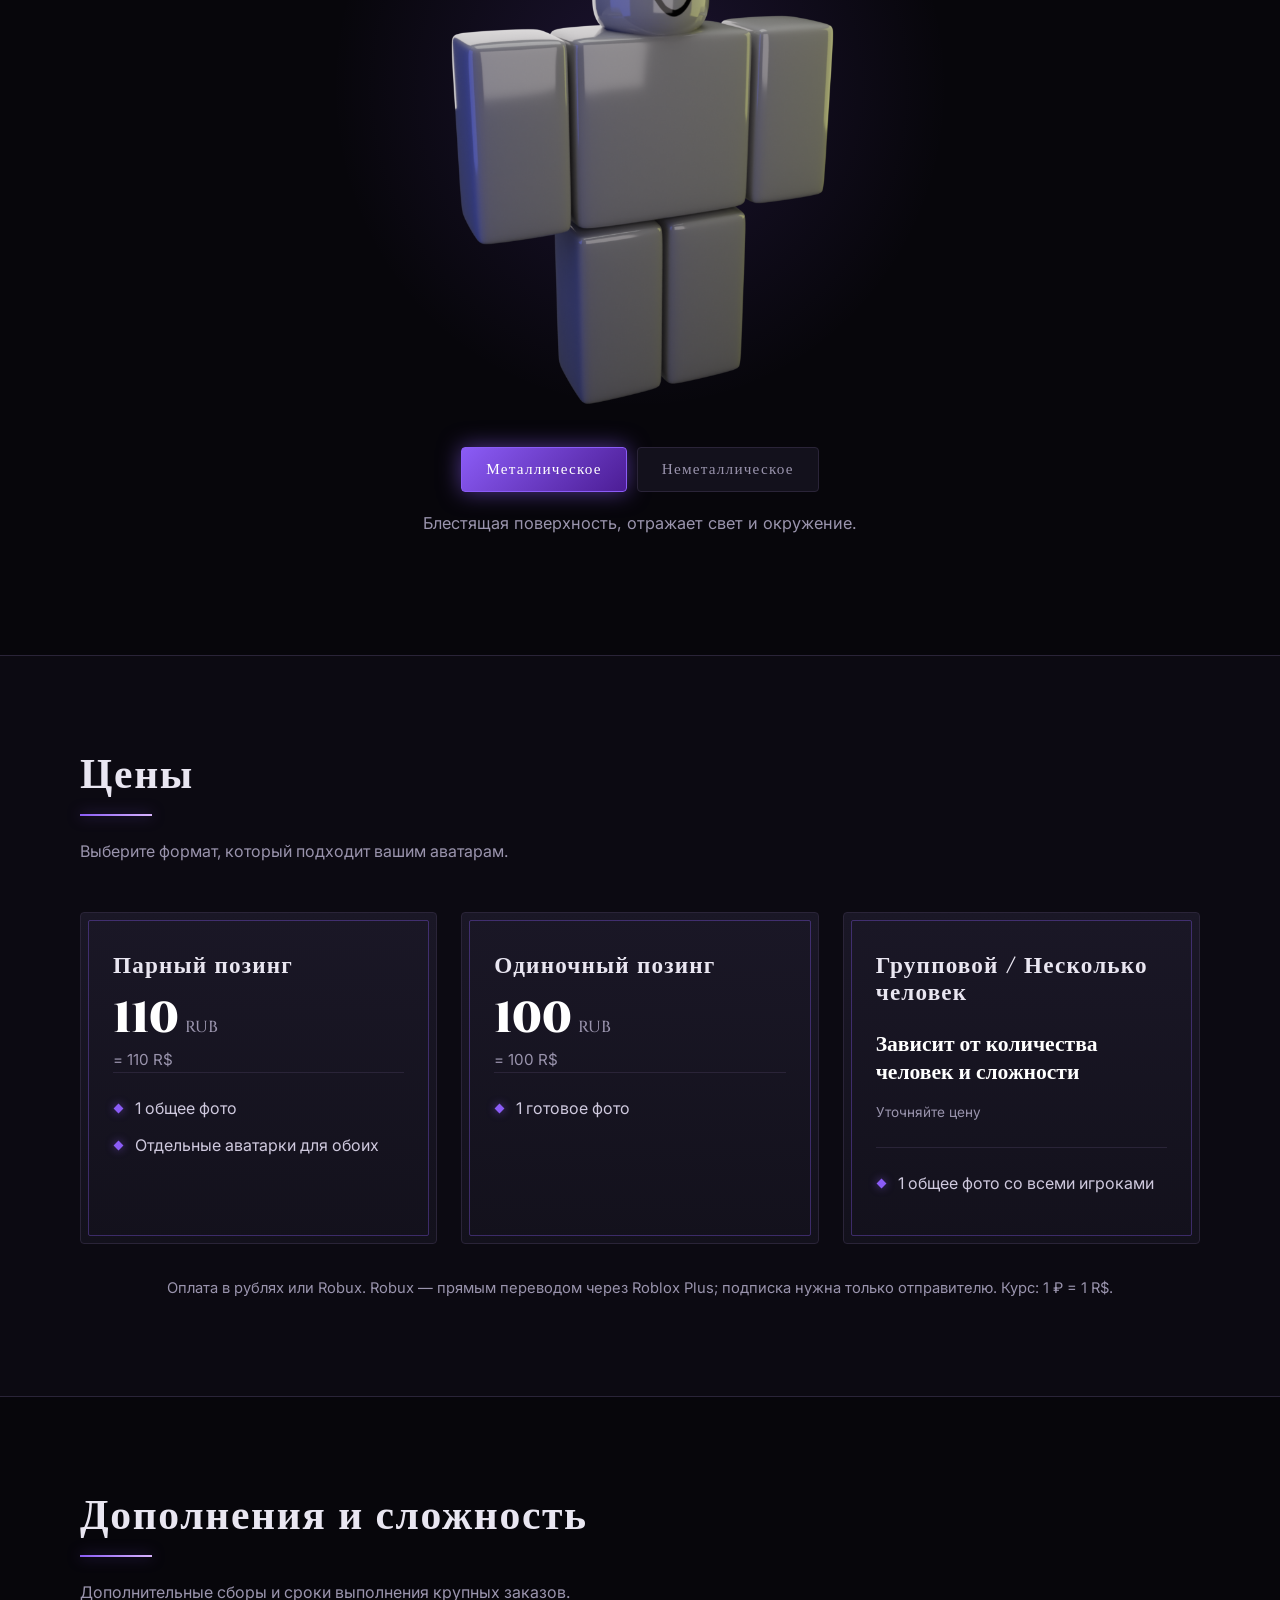
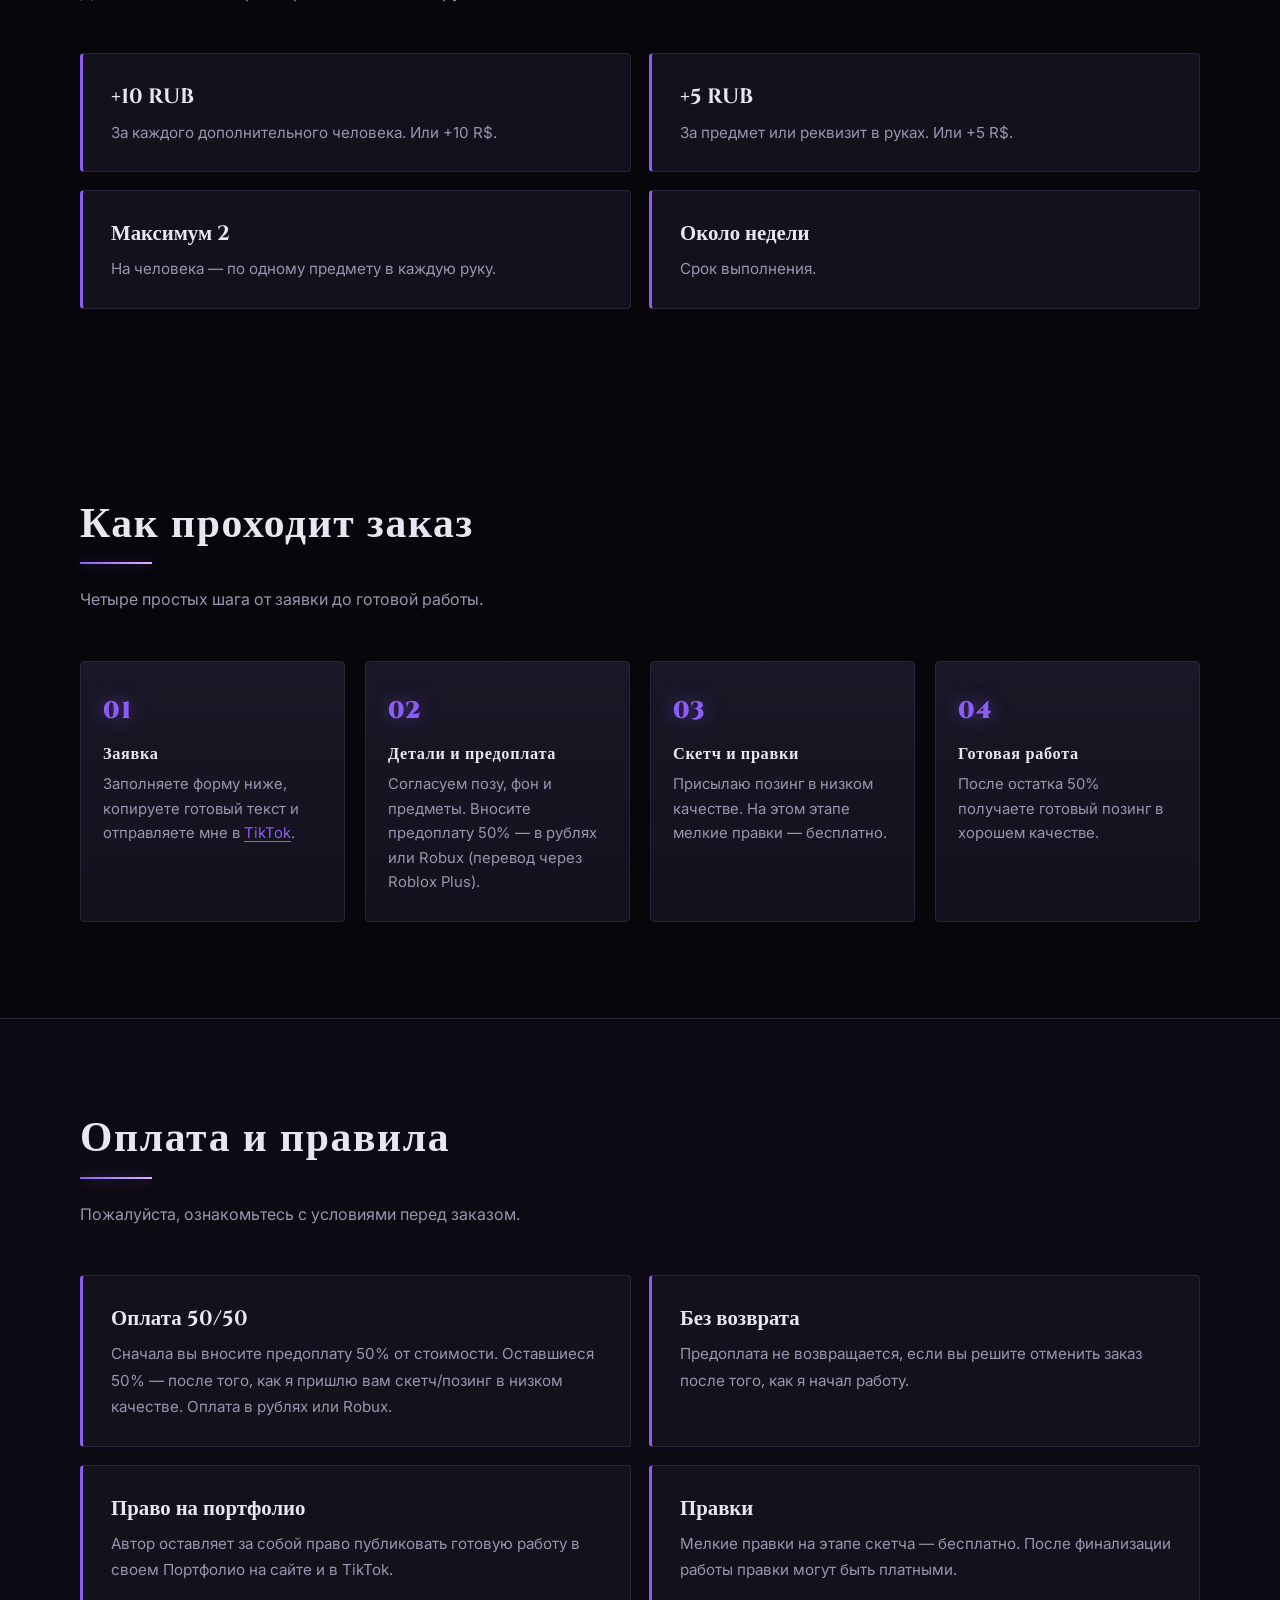
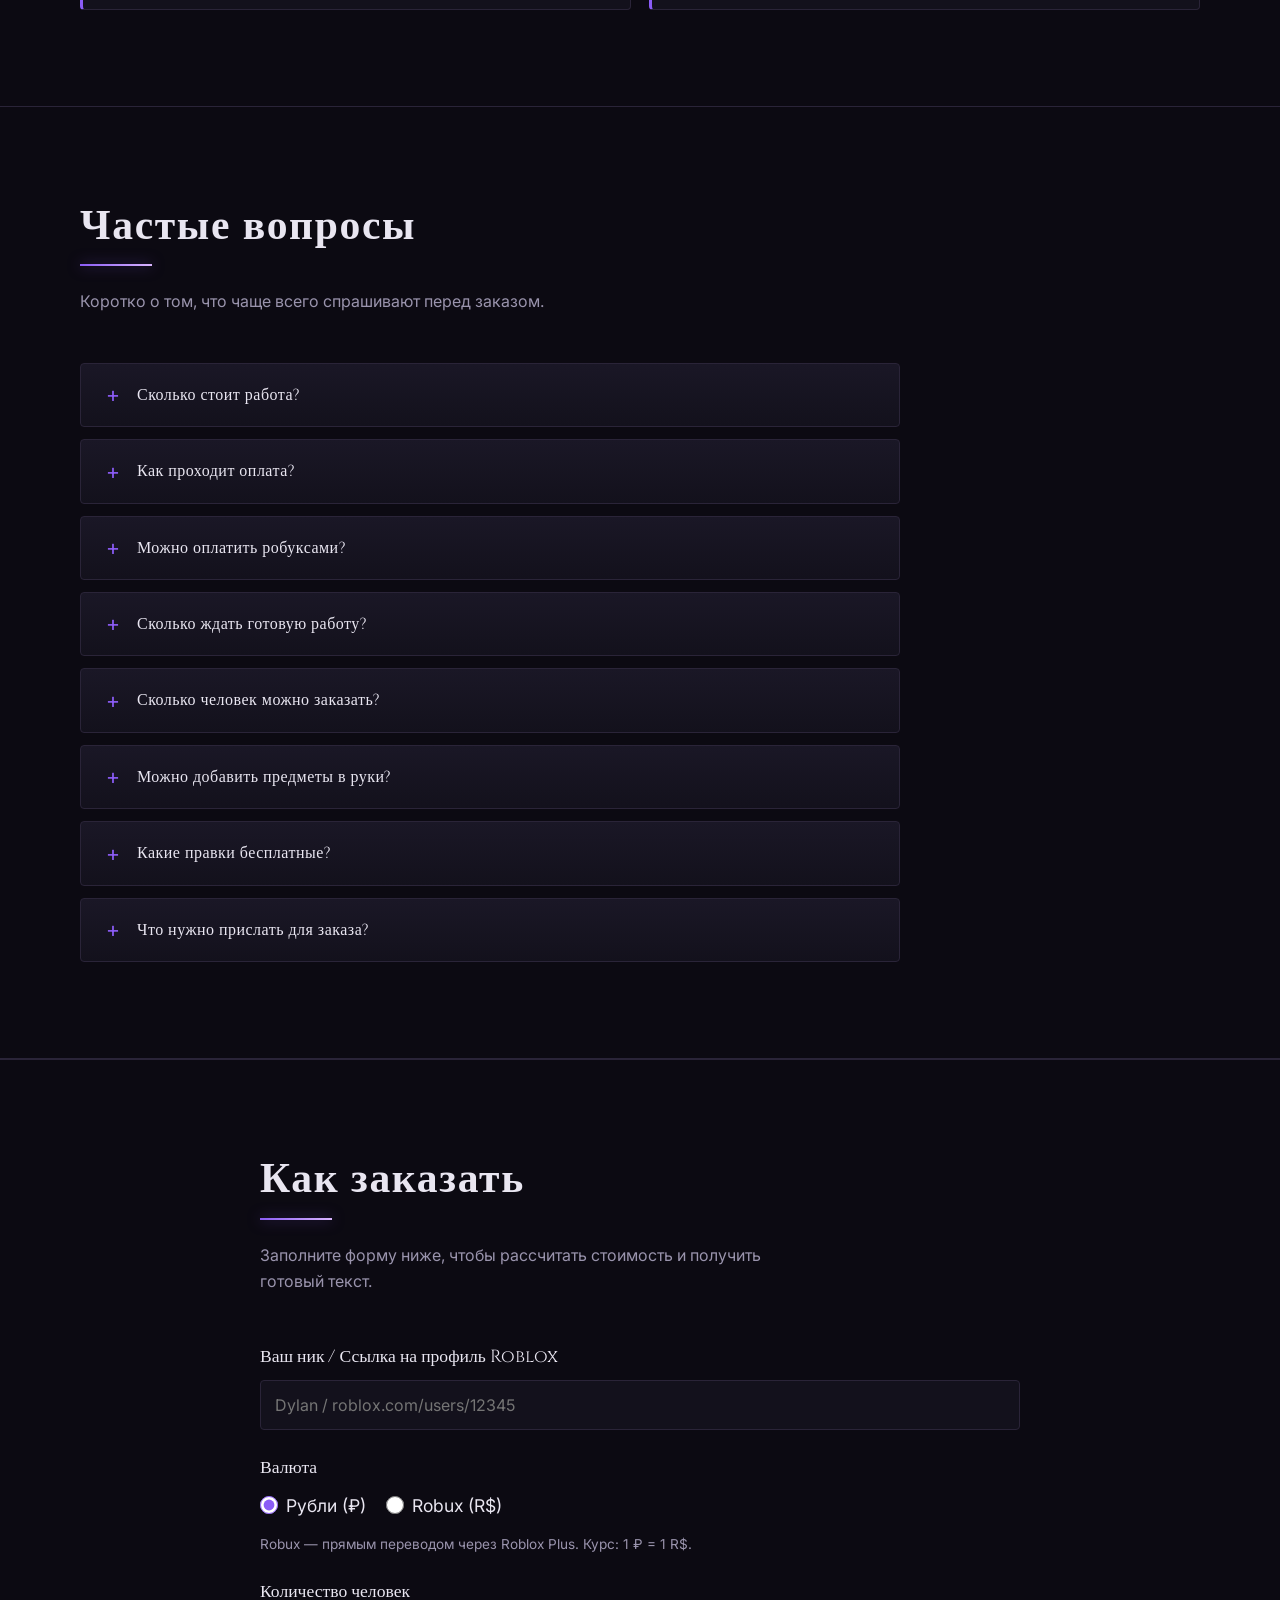
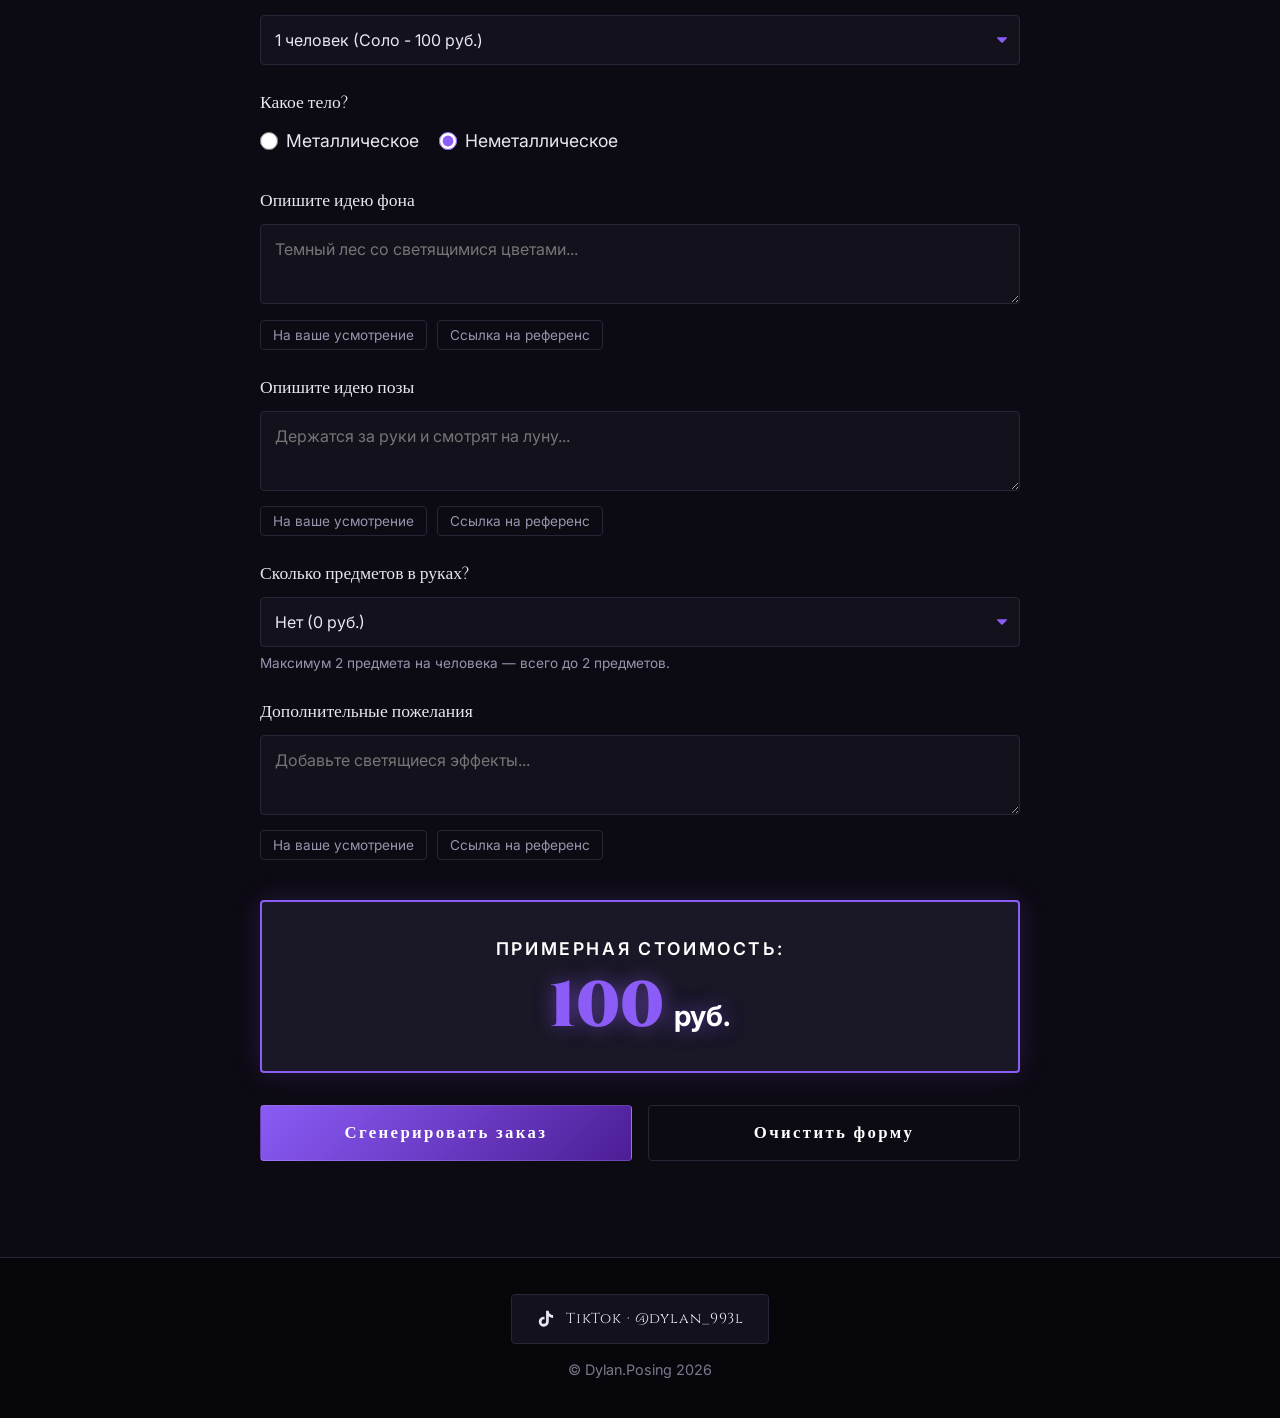
==== commit 114b7725: "Site update 2026-11-26 14:05" ====
--- a/index.html
+++ b/index.html
@@ -61,7 +61,7 @@
   input, textarea, select, .result-text, #result-text {
     -webkit-user-select: text; -ms-user-select: text; user-select: text;
   }
-  html { scroll-behavior: smooth; scroll-padding-top: 86px; }
+  html { scroll-behavior: smooth; scroll-padding-top: 130px; }
   body {
     background: var(--bg); color: var(--text); font-family: var(--font-body);
     line-height: 1.65; -webkit-font-smoothing: antialiased; overflow-x: hidden;
@@ -144,6 +144,34 @@
     .topbar__nav a { padding: 8px 9px; font-size: 0.82rem; }
     .topbar__nav a::after { left: 9px; right: 9px; }
     .topbar__cta { padding: 8px 13px; }
+  }
+
+  /* ---------- Подменю разделов ---------- */
+  .subnav {
+    position: fixed; top: 64px; left: 0; right: 0; z-index: 95;
+    background: rgba(10, 8, 16, 0.88);
+    -webkit-backdrop-filter: blur(14px);
+    backdrop-filter: blur(14px);
+    border-bottom: 1px solid var(--line);
+  }
+  .subnav__inner {
+    width: min(1120px, 100% - 40px); margin-inline: auto;
+    display: flex; gap: 4px; overflow-x: auto;
+    scrollbar-width: none; -ms-overflow-style: none;
+  }
+  .subnav__inner::-webkit-scrollbar { display: none; }
+  .subnav a {
+    flex: 0 0 auto; padding: 15px 14px; color: var(--muted); text-decoration: none;
+    font-size: .92rem; letter-spacing: .04em; white-space: nowrap;
+    border-bottom: 2px solid transparent;
+    transition: color .25s ease, border-color .25s ease;
+  }
+  .subnav a:hover { color: var(--text); }
+  .subnav a.is-active { color: var(--text); border-bottom-color: var(--accent); }
+
+  @media (max-width: 560px) {
+    .subnav { top: 56px; }
+    .subnav a { padding: 13px 12px; font-size: .86rem; }
   }
 
   /* ---------- Hero ---------- */
@@ -680,11 +708,6 @@
       padding-inline: 10px;
     }
   }
-  @media (max-width: 640px) {
-    /* на телефонах оставляем только ключевые ссылки */
-    .topbar__nav a[data-section="portfolio"],
-    .topbar__nav a[data-section="faq"] { display: none; }
-  }
   @media (max-width: 480px) {
     .topbar__inner { gap: 6px; }
     .topbar__brand { font-size: .92rem; letter-spacing: .04em; }
@@ -967,12 +990,19 @@
   <div class="topbar__inner">
     <a class="topbar__brand" href="#top">Dylan<span>.</span></a>
     <div class="topbar__nav">
-      <a href="#portfolio" data-section="portfolio">Портфолио</a>
-      <a href="#pricing" data-section="pricing">Цены</a>
-      <a href="#faq" data-section="faq">FAQ</a>
+      <a href="#top" class="is-active" aria-current="page">Позинг</a>
       <a href="stickers/">Стикеры</a>
-      <a href="#order" class="topbar__cta" data-section="order">Заказать</a>
+      <a href="#order" class="topbar__cta">Заказать</a>
     </div>
+  </div>
+</nav>
+
+<nav class="subnav" aria-label="Разделы страницы">
+  <div class="subnav__inner">
+    <a href="#portfolio" class="is-active">Портфолио</a>
+    <a href="#pricing">Цены</a>
+    <a href="#addons">Дополнения</a>
+    <a href="#faq">FAQ</a>
   </div>
 </nav>
 
@@ -1414,38 +1444,42 @@
 
 <script>
 
-  // ---------- Липкая шапка: фон после скролла + подсветка активного пункта ----------
+  // ---------- Липкая шапка: фон после скролла ----------
   (function initTopbar() {
     var bar = document.getElementById('topbar');
     if (!bar) return;
 
-    var links = Array.prototype.slice.call(bar.querySelectorAll('[data-section]'));
-
     function onScroll() {
       bar.classList.toggle('is-scrolled', window.scrollY > 40);
     }
     onScroll();
     window.addEventListener('scroll', onScroll, { passive: true });
-
-    if (!('IntersectionObserver' in window)) return;
-
+  })();
+
+  // ---------- Подменю: подсветка активного раздела ----------
+  (function initSubnav() {
+    var nav = document.querySelector('.subnav');
+    if (!nav) return;
+    var links = Array.prototype.slice.call(nav.querySelectorAll('a'));
     var byId = {};
     links.forEach(function (link) {
-      byId[link.getAttribute('data-section')] = link;
+      var id = (link.getAttribute('href') || '').replace('#', '');
+      if (id) byId[id] = link;
     });
 
+    function setActive(id) {
+      links.forEach(function (l) { l.classList.remove('is-active'); });
+      if (byId[id]) byId[id].classList.add('is-active');
+    }
+
+    if (!('IntersectionObserver' in window)) return;
     var observer = new IntersectionObserver(function (entries) {
       entries.forEach(function (entry) {
-        var link = byId[entry.target.id];
-        if (!link) return;
-        if (entry.isIntersecting) {
-          links.forEach(function (l) { l.classList.remove('is-active'); });
-          link.classList.add('is-active');
-        }
+        if (entry.isIntersecting) setActive(entry.target.id);
       });
-    }, { rootMargin: '-45% 0px -50% 0px', threshold: 0 });
-
-    ['portfolio', 'pricing', 'faq', 'order'].forEach(function (id) {
+    }, { rootMargin: '-130px 0px -55% 0px', threshold: 0 });
+
+    ['portfolio', 'pricing', 'addons', 'faq'].forEach(function (id) {
       var section = document.getElementById(id);
       if (section) observer.observe(section);
     });
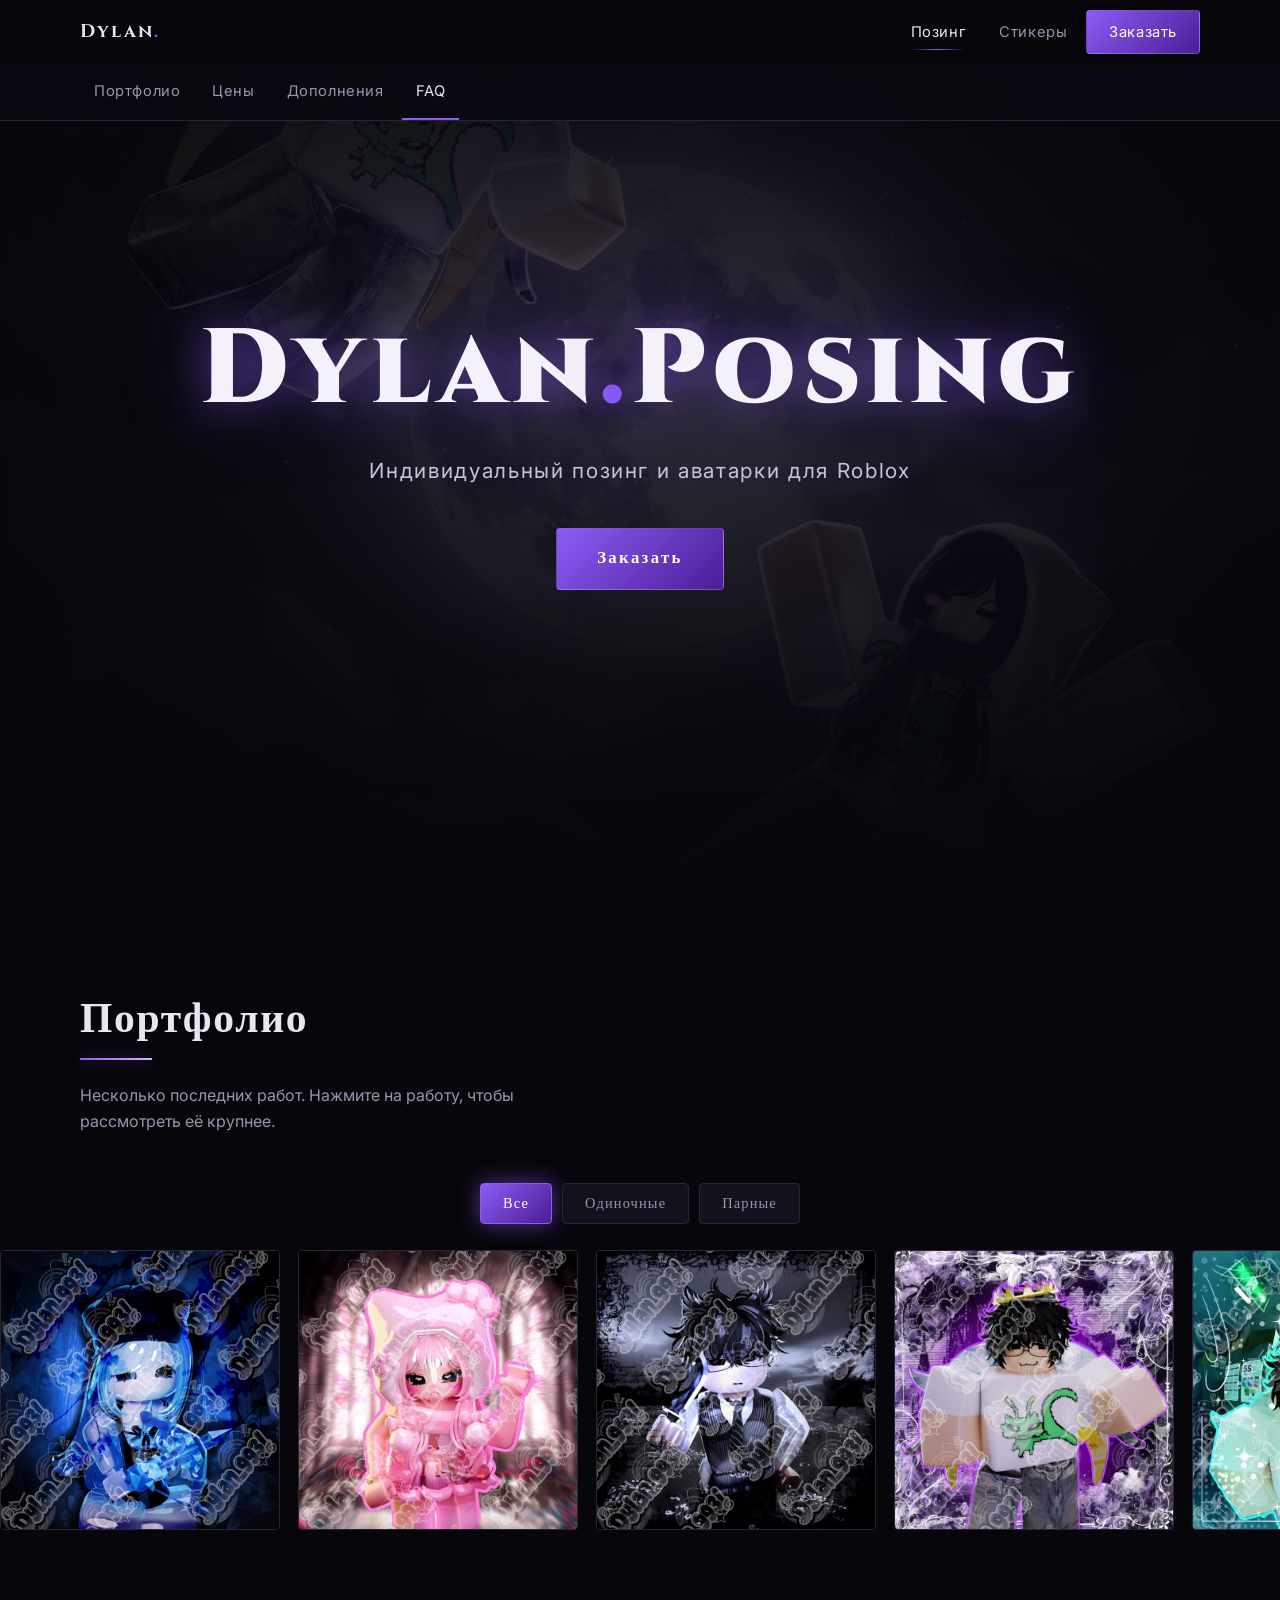
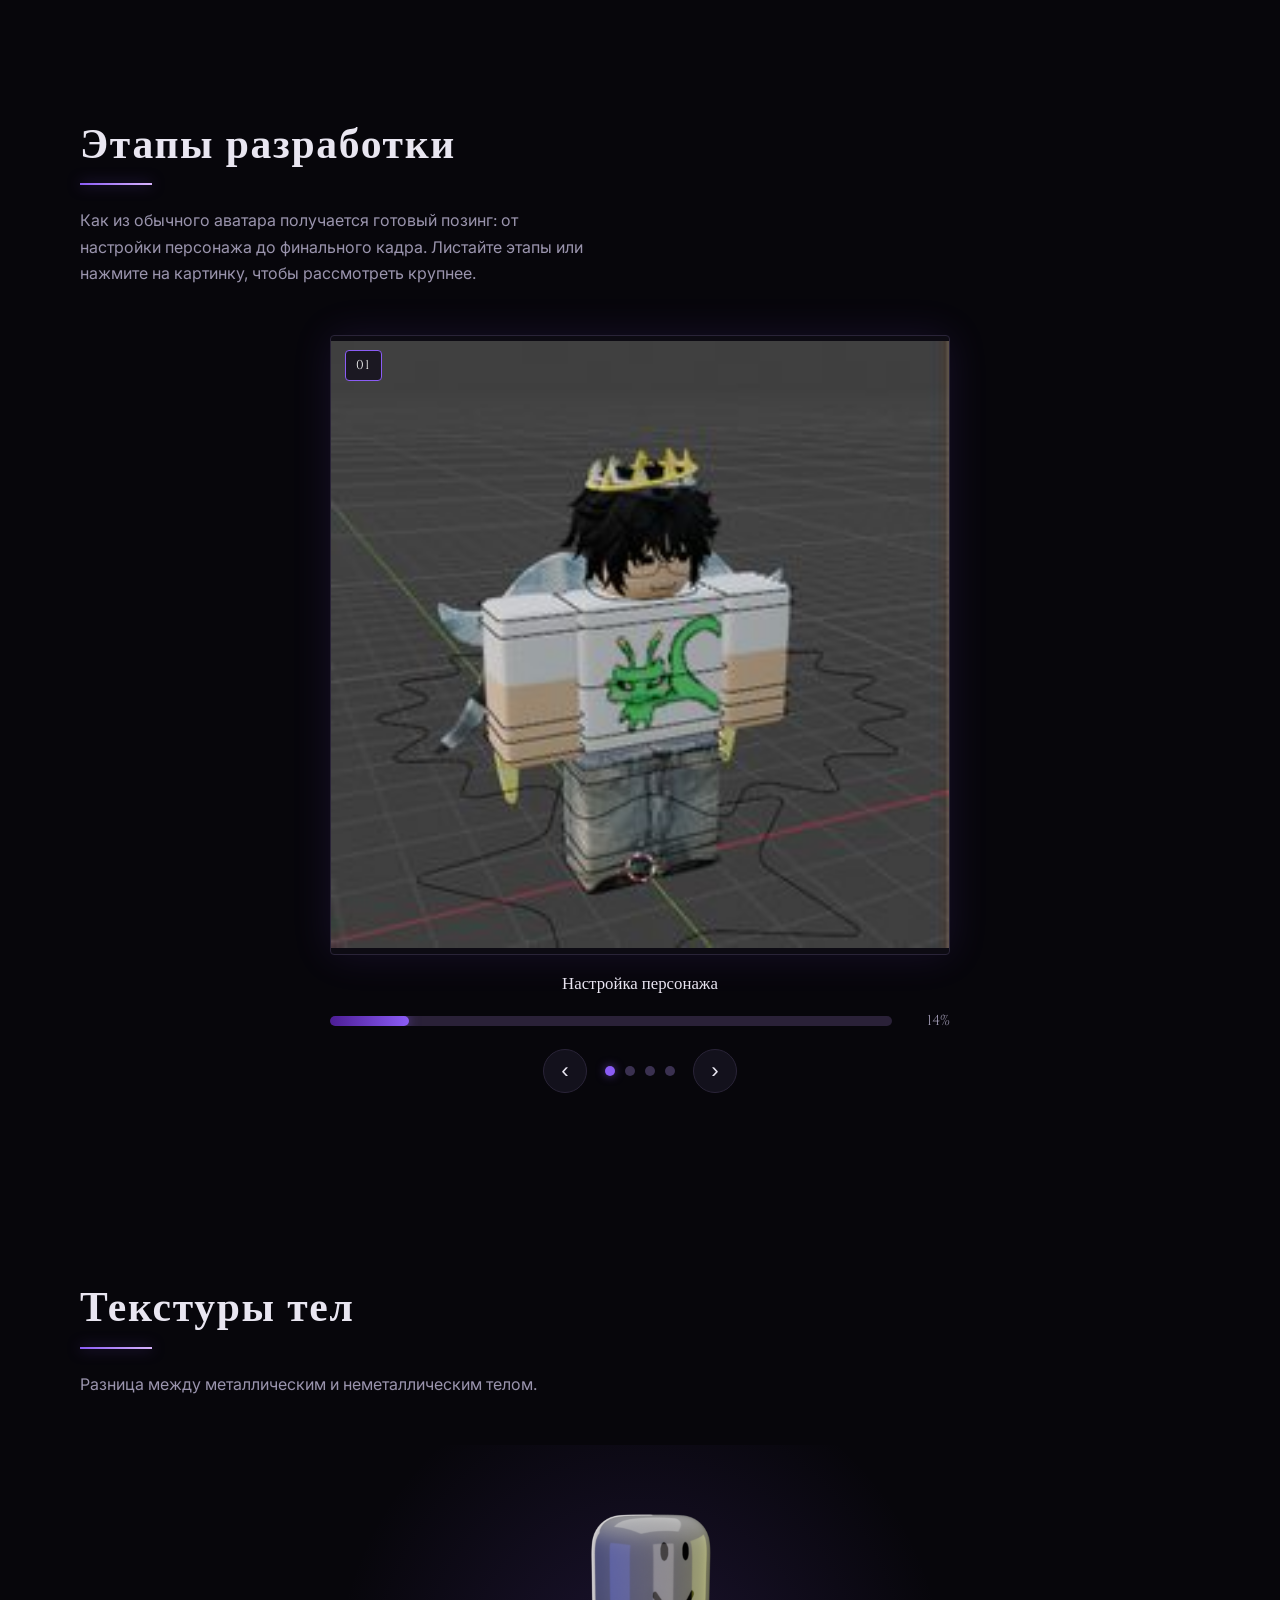
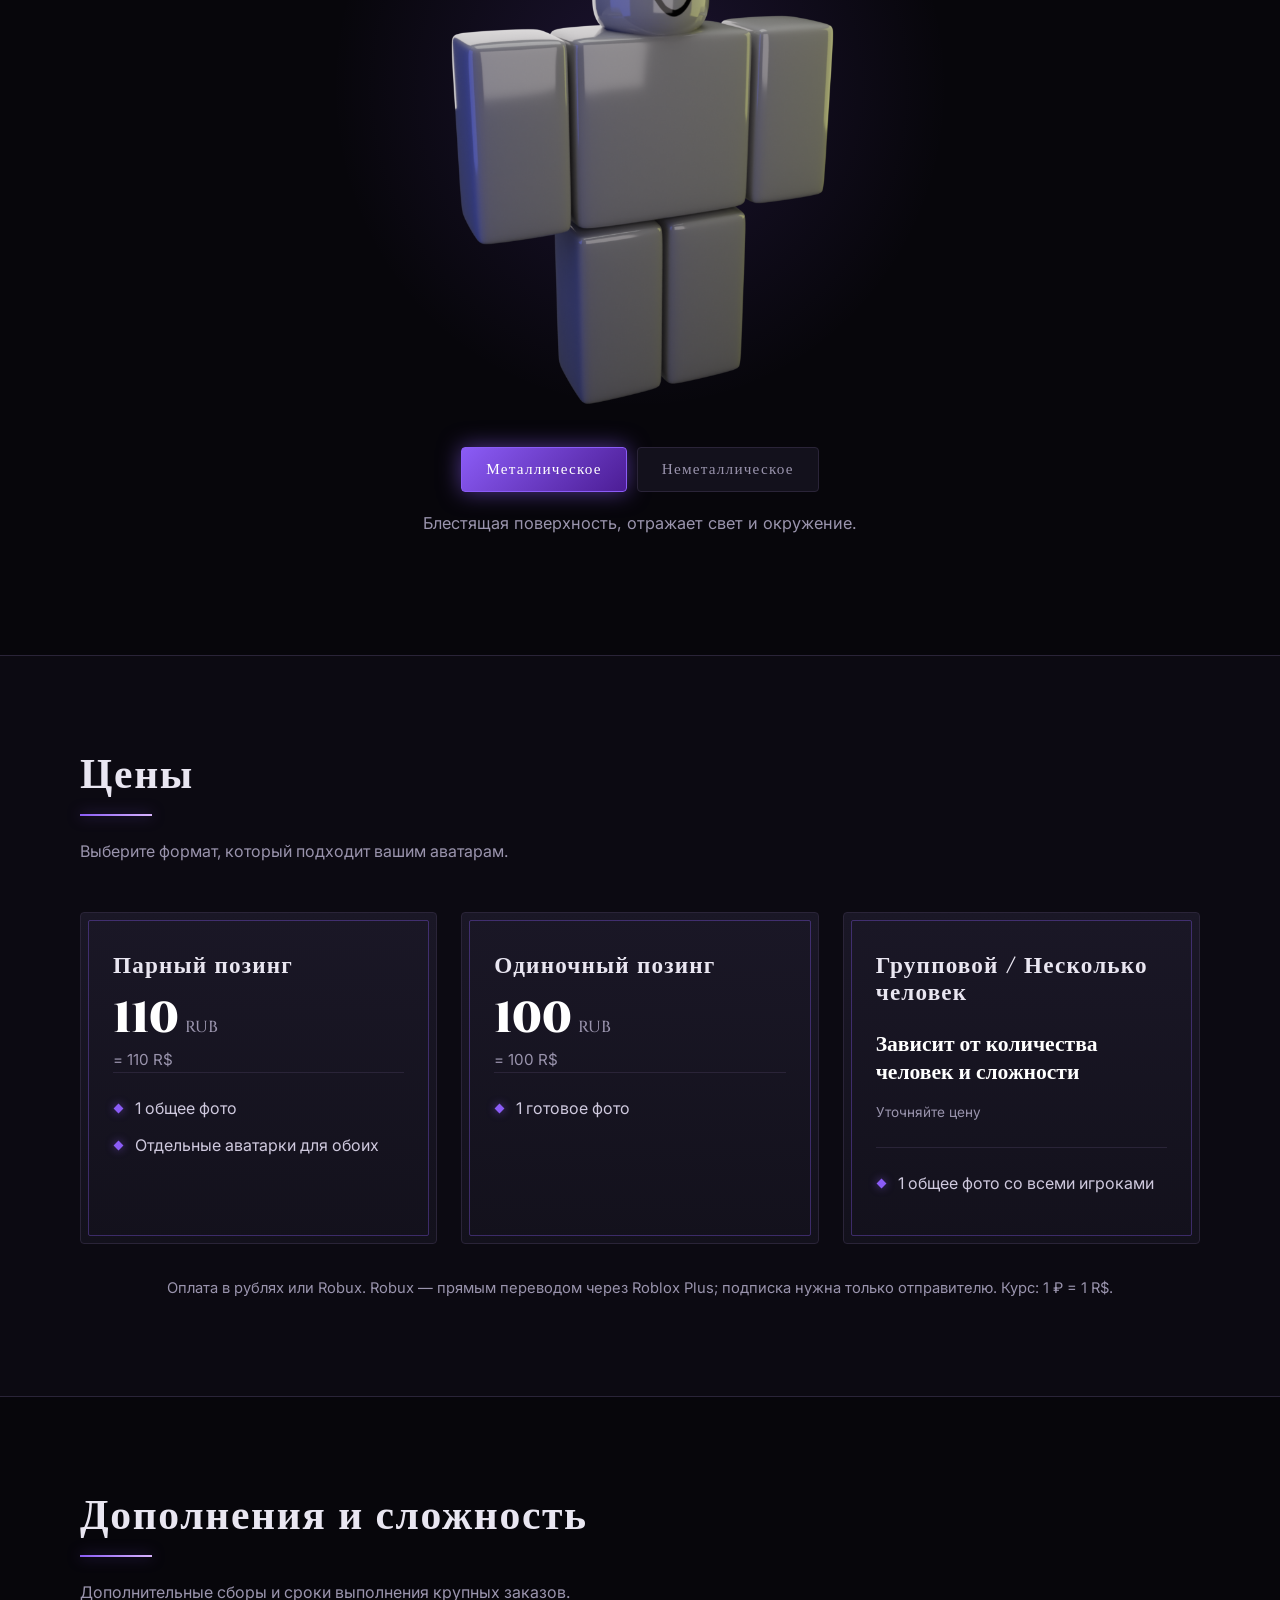
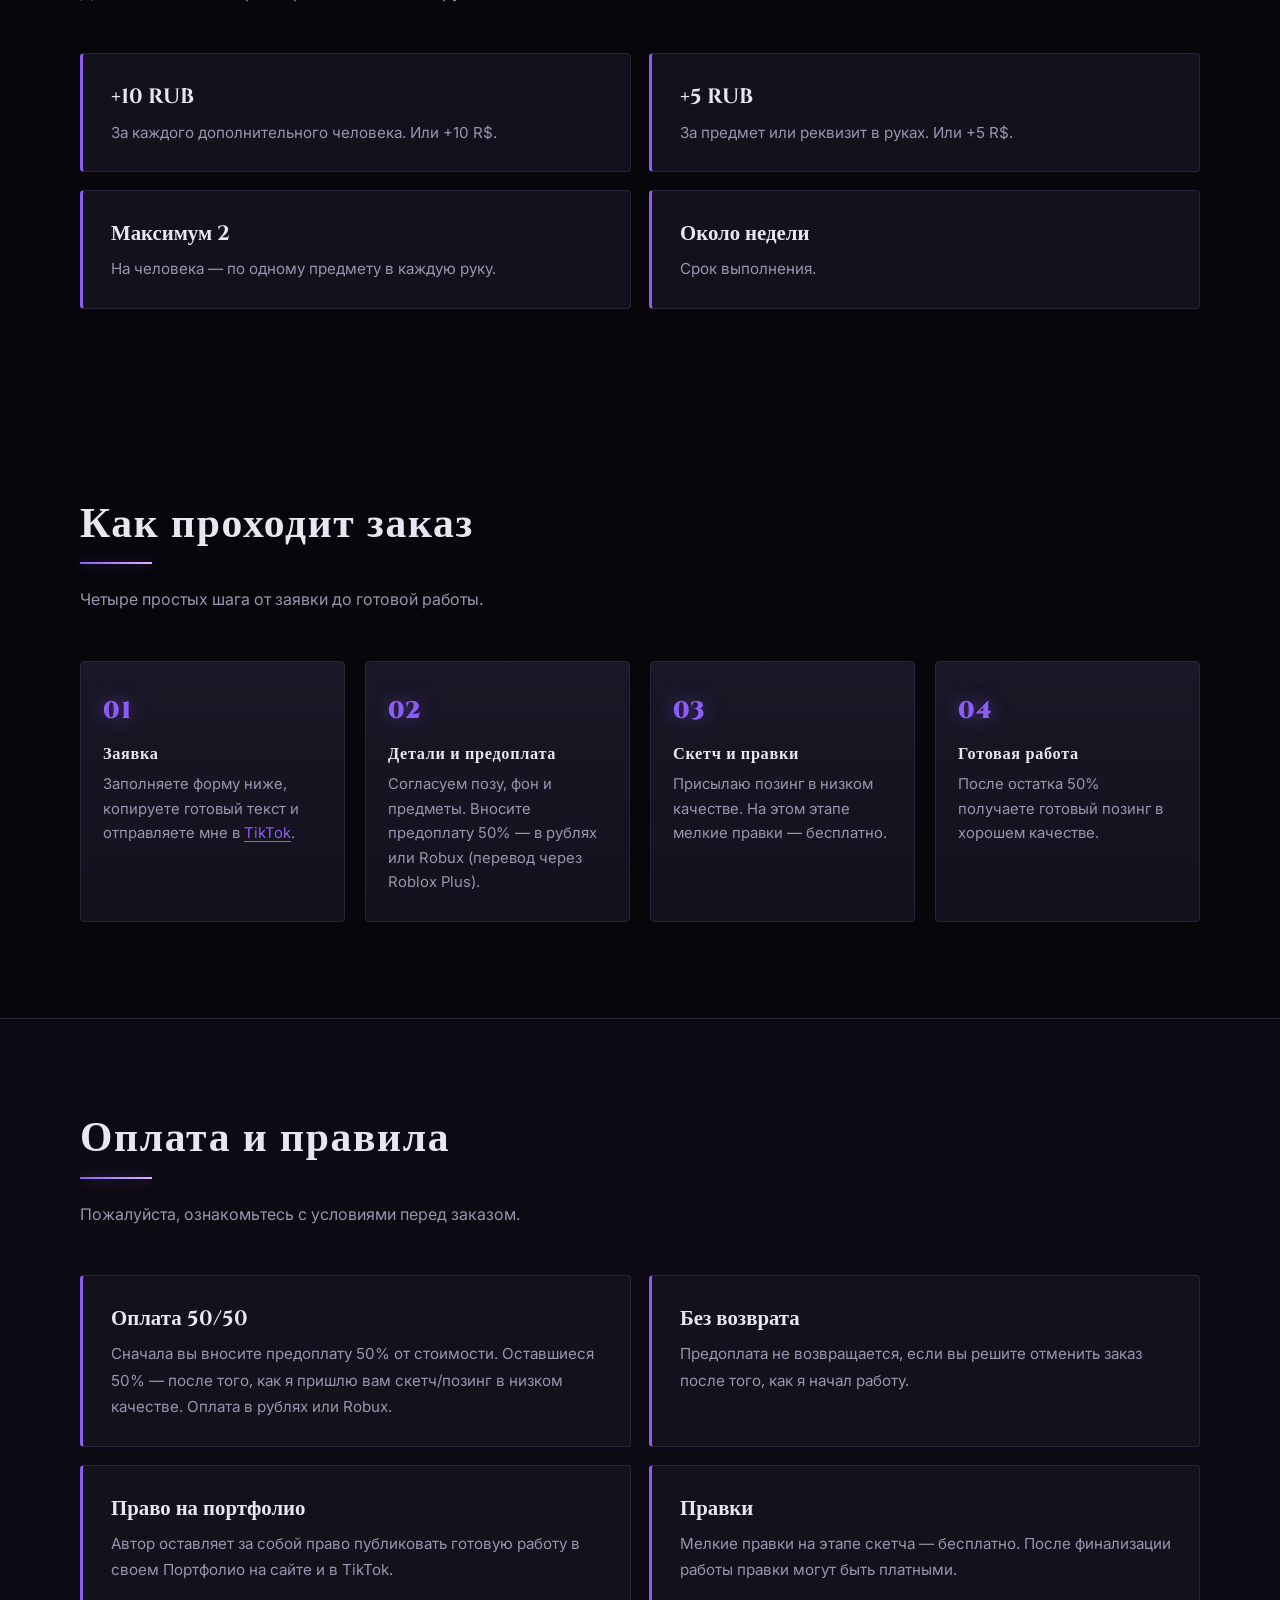
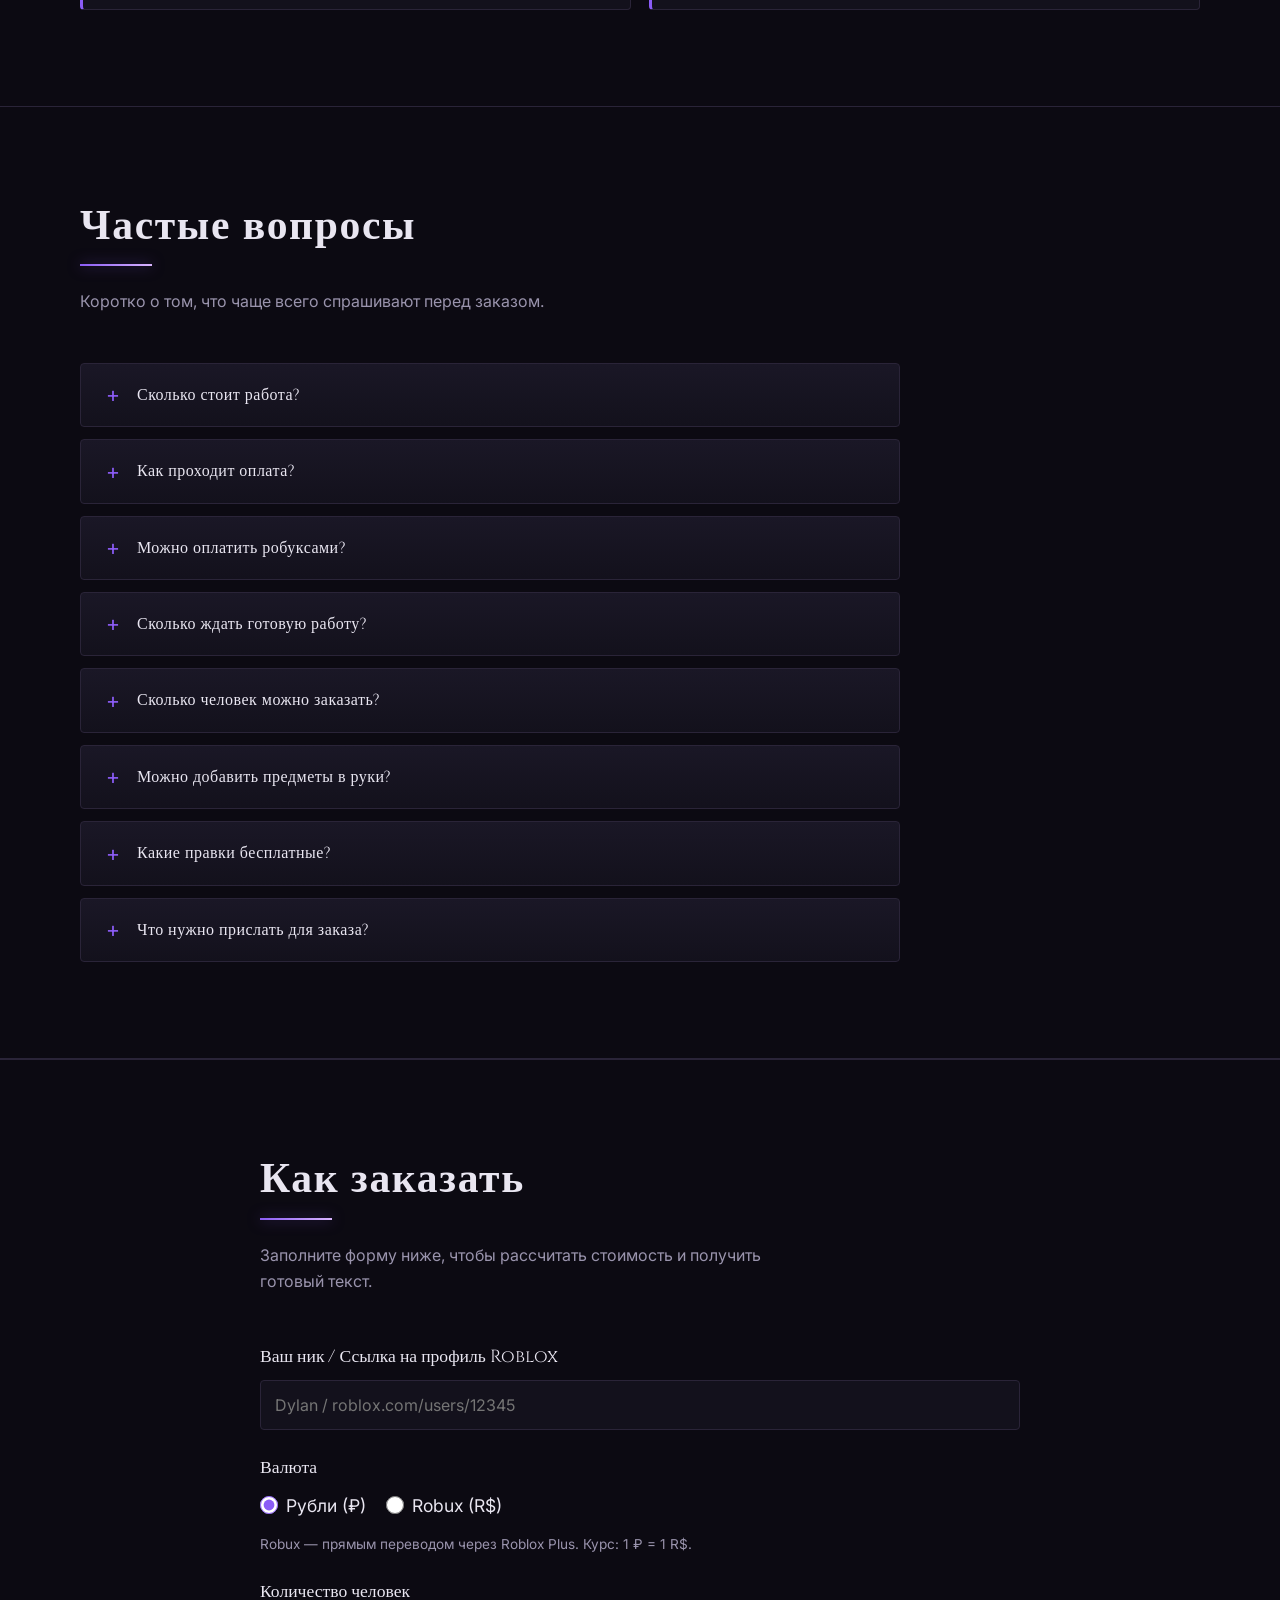
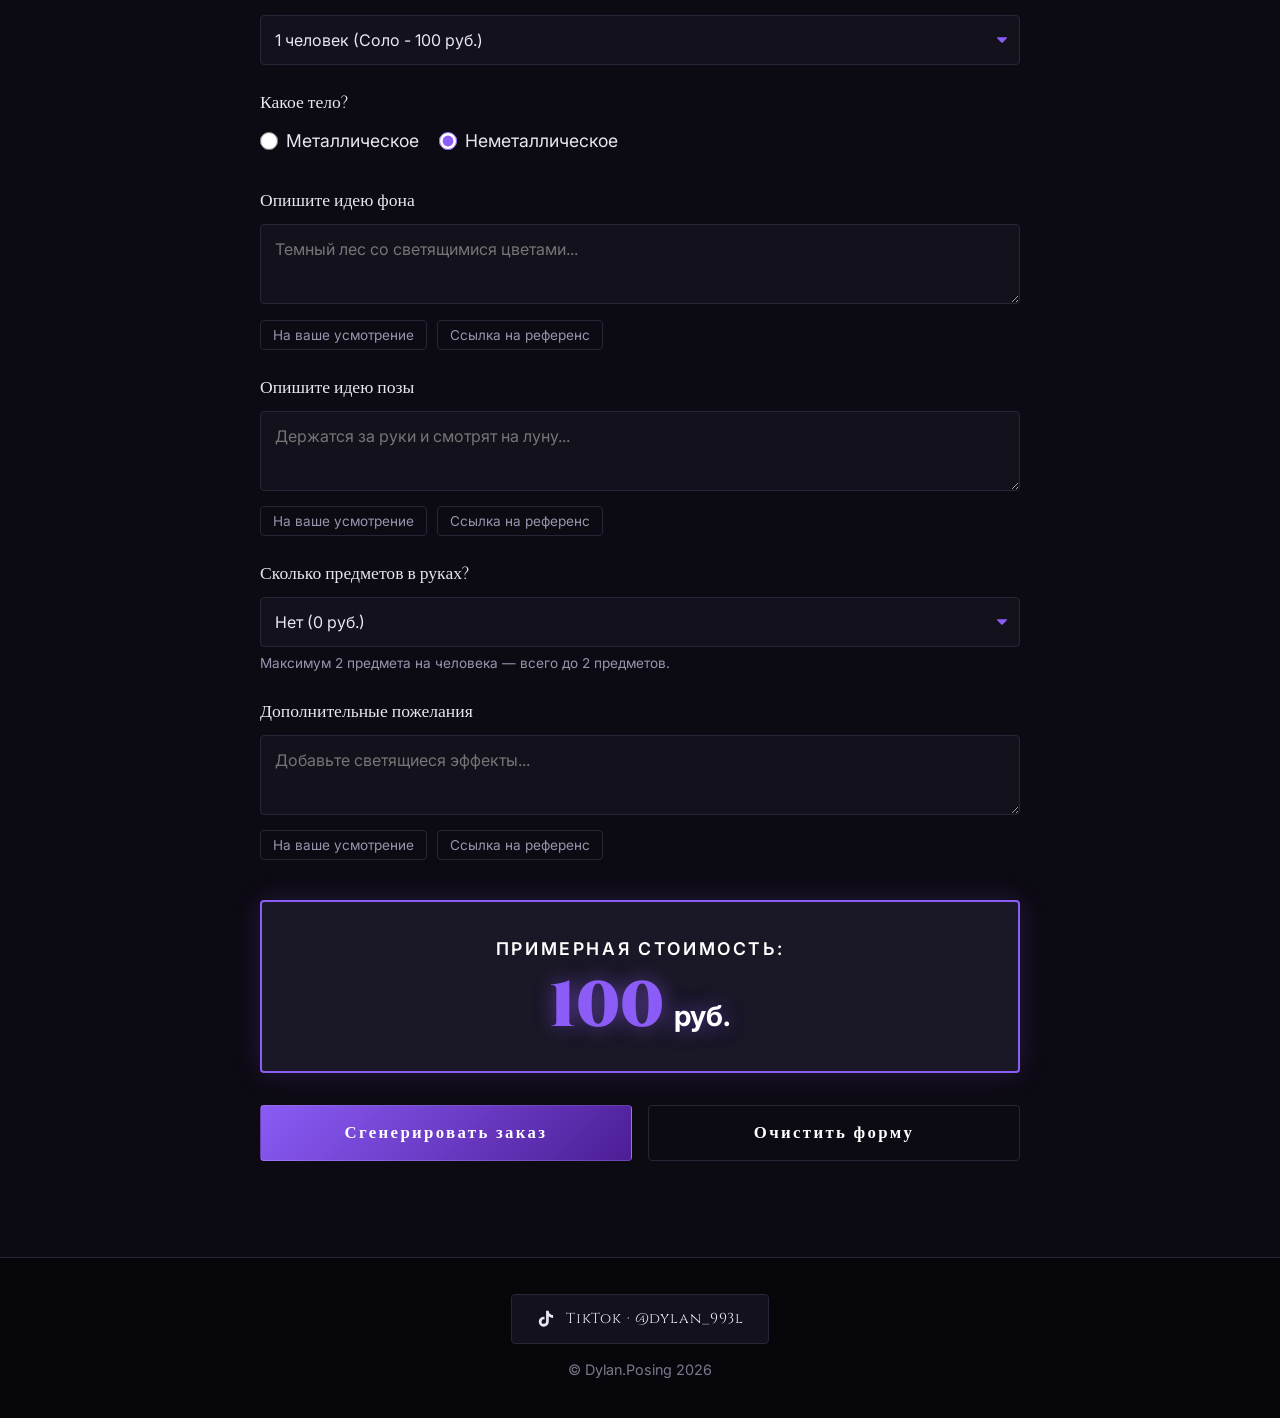
==== commit c60a543e: "Site update 2026-11-26 15:36" ====
--- a/index.html
+++ b/index.html
@@ -20,6 +20,10 @@
 <meta name="twitter:description" content="Парный и одиночный позинг, текстуры тел. Заказ от 100 ₽ / 100 R$, оплата в рублях или Robux через Roblox Plus.">
 <meta name="twitter:image" content="https://dylan-posing.online/og-cover.jpg">
 <link rel="canonical" href="https://dylan-posing.online/">
+<link rel="icon" href="/favicon.ico" sizes="any">
+<link rel="icon" type="image/png" href="/favicon-192.png" sizes="192x192">
+<link rel="apple-touch-icon" href="/apple-touch-icon.png">
+<meta name="theme-color" content="#8b5cf6">
 <link rel="preconnect" href="https://fonts.googleapis.com">
 <link rel="preconnect" href="https://fonts.gstatic.com" crossorigin>
 <link href="https://fonts.googleapis.com/css2?family=Cinzel:wght@500;700;900&family=Inter:wght@400;500;600&display=swap" rel="stylesheet">
